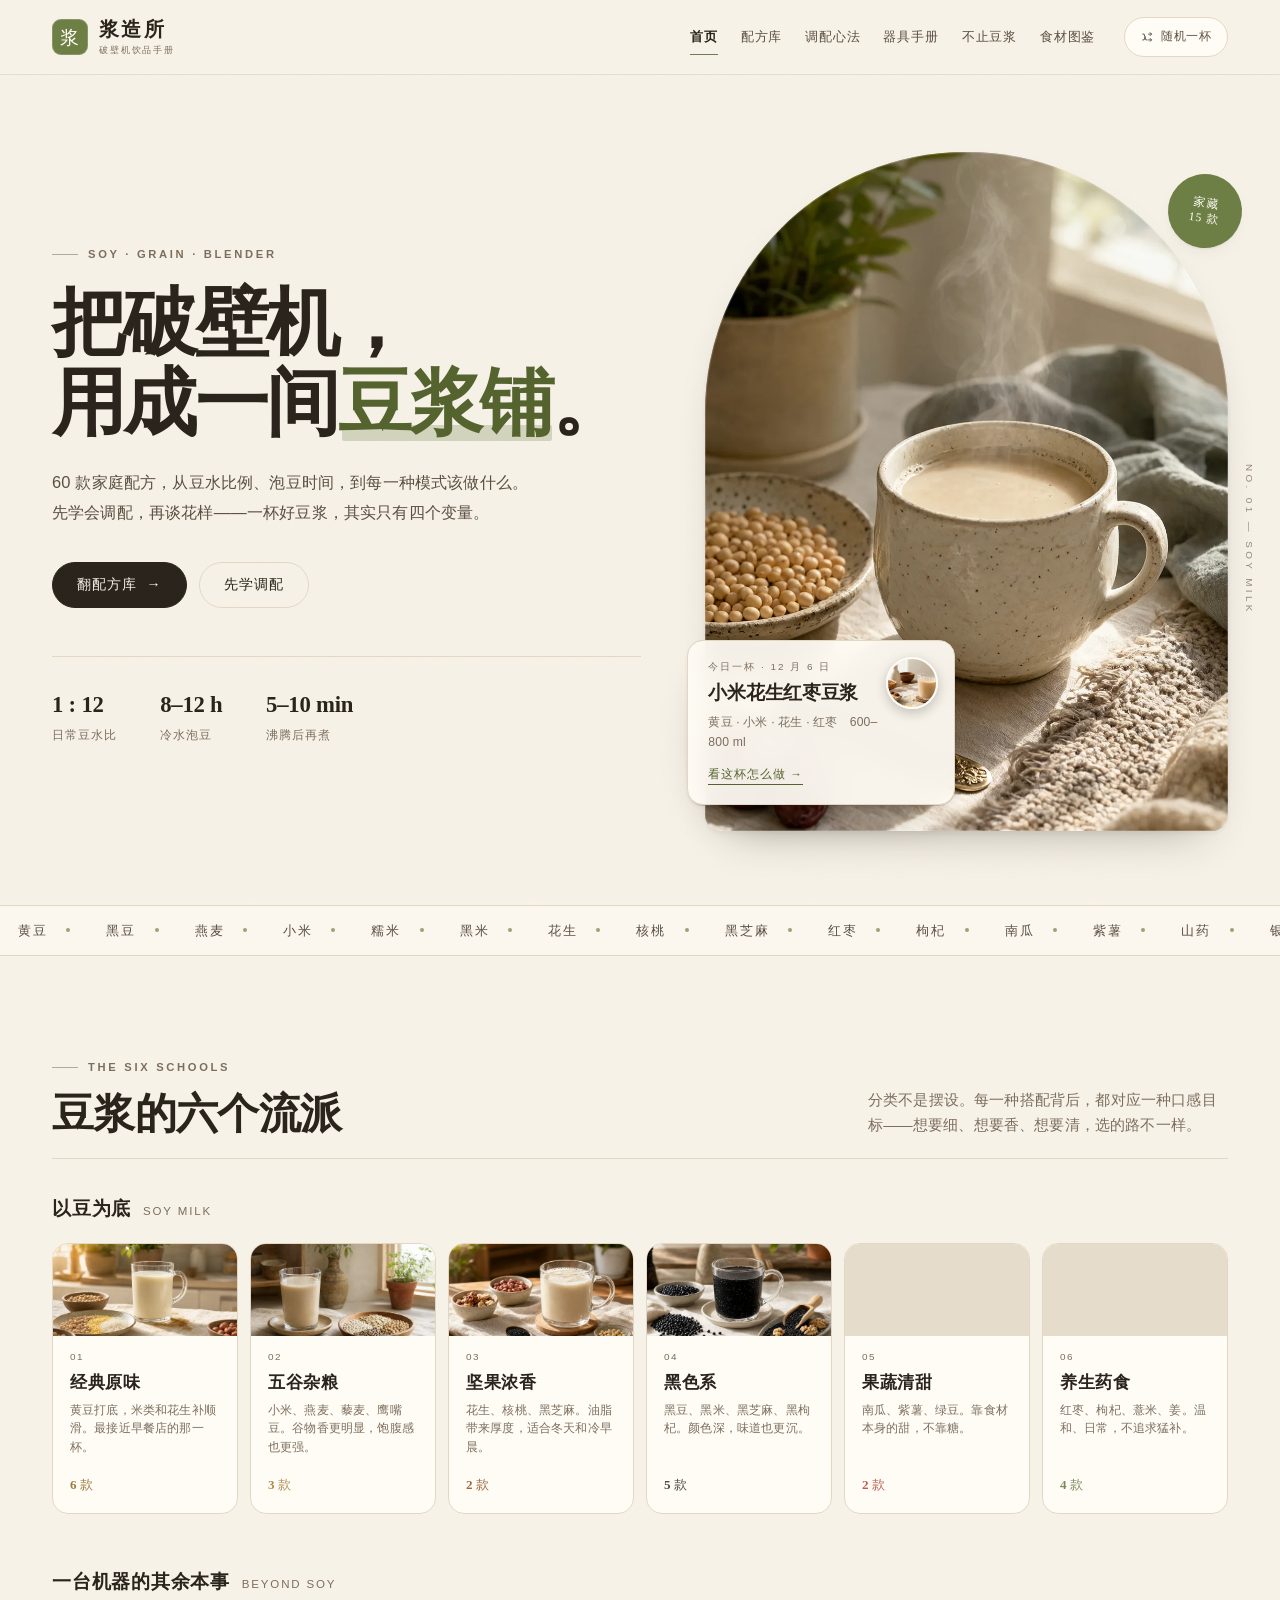
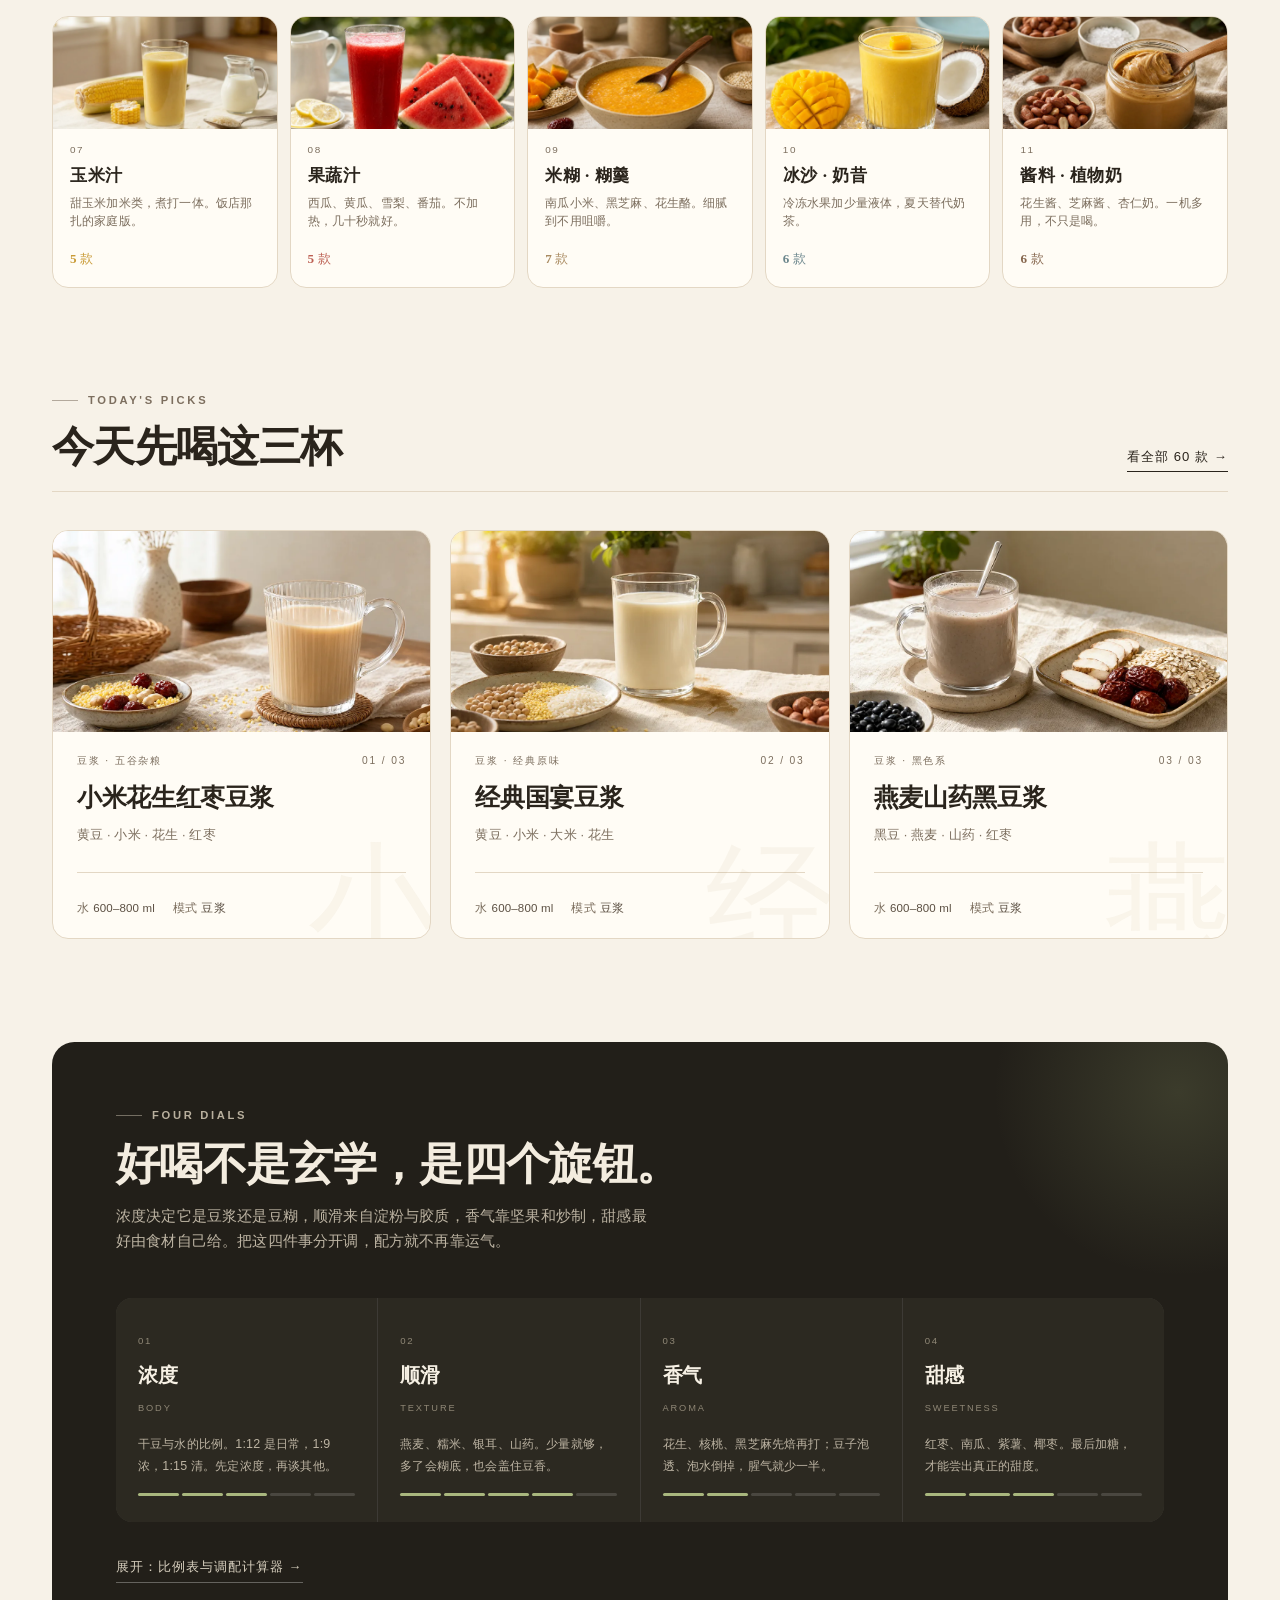
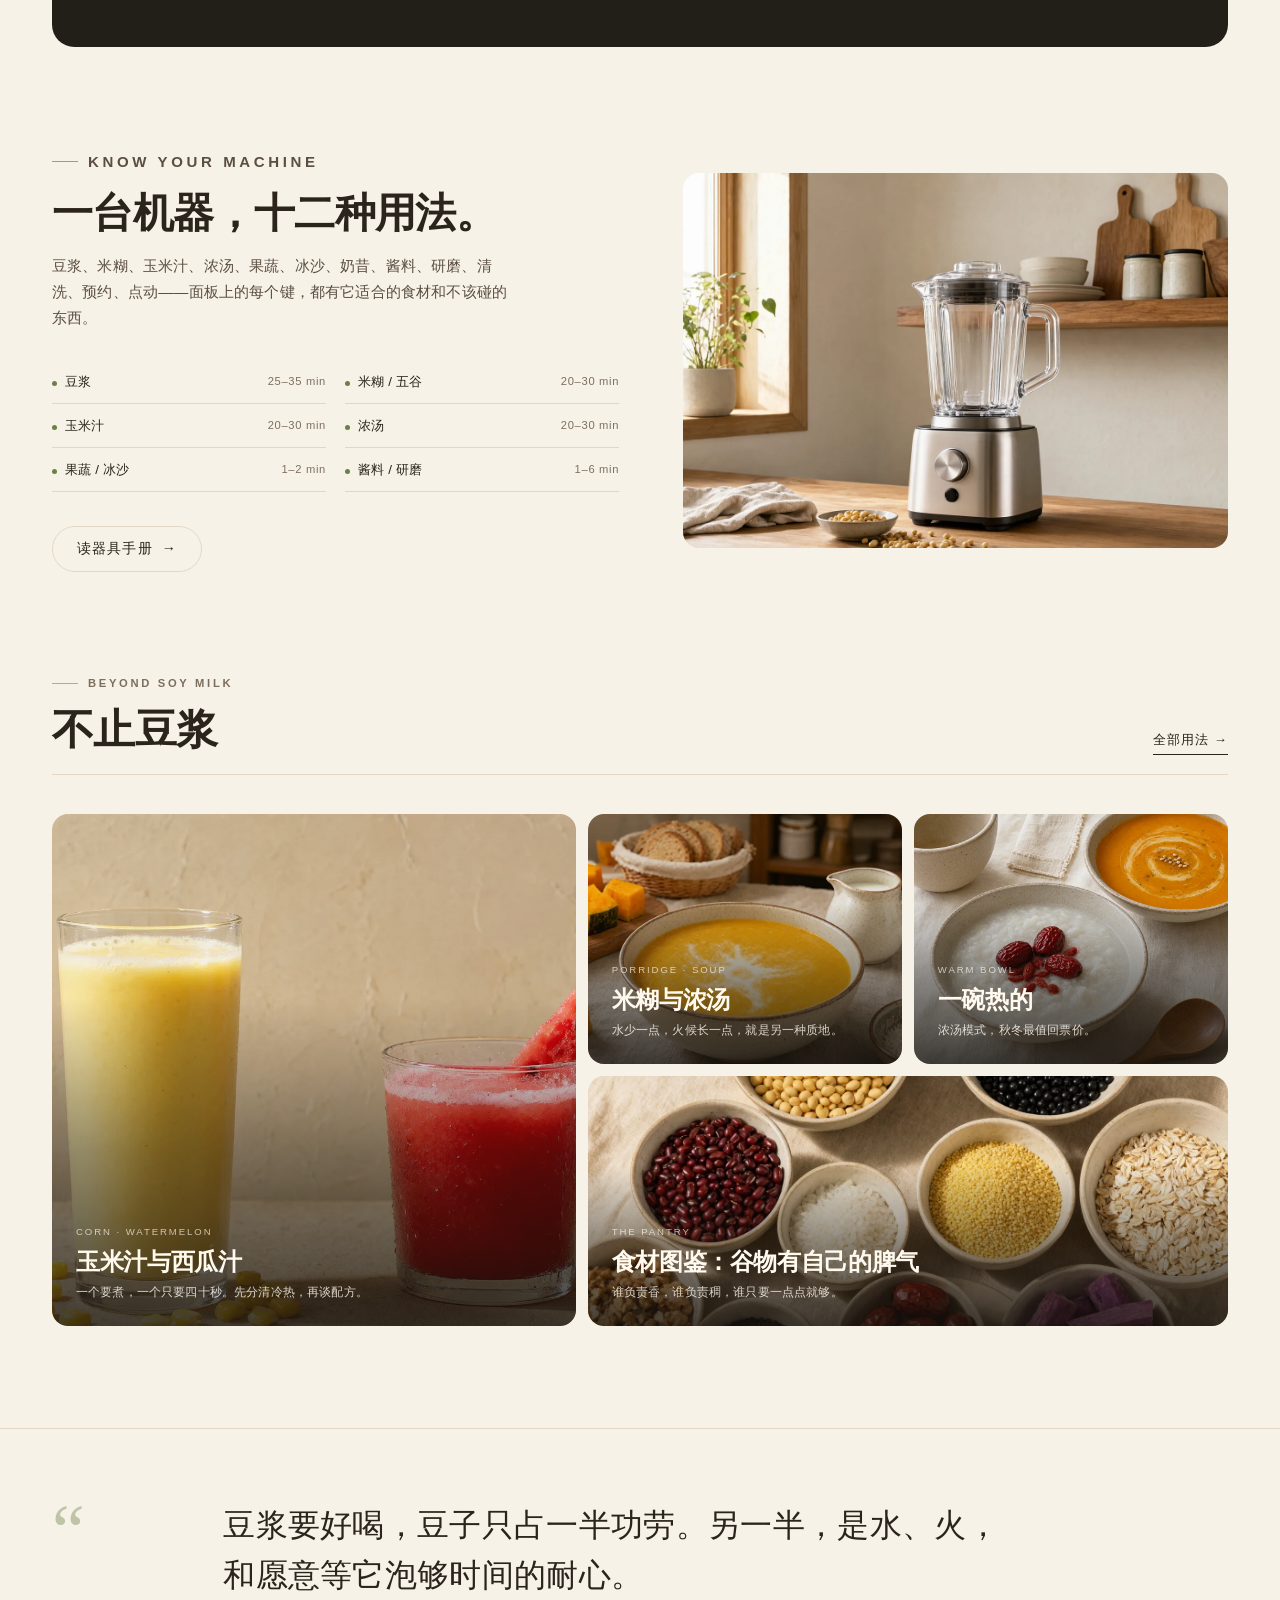
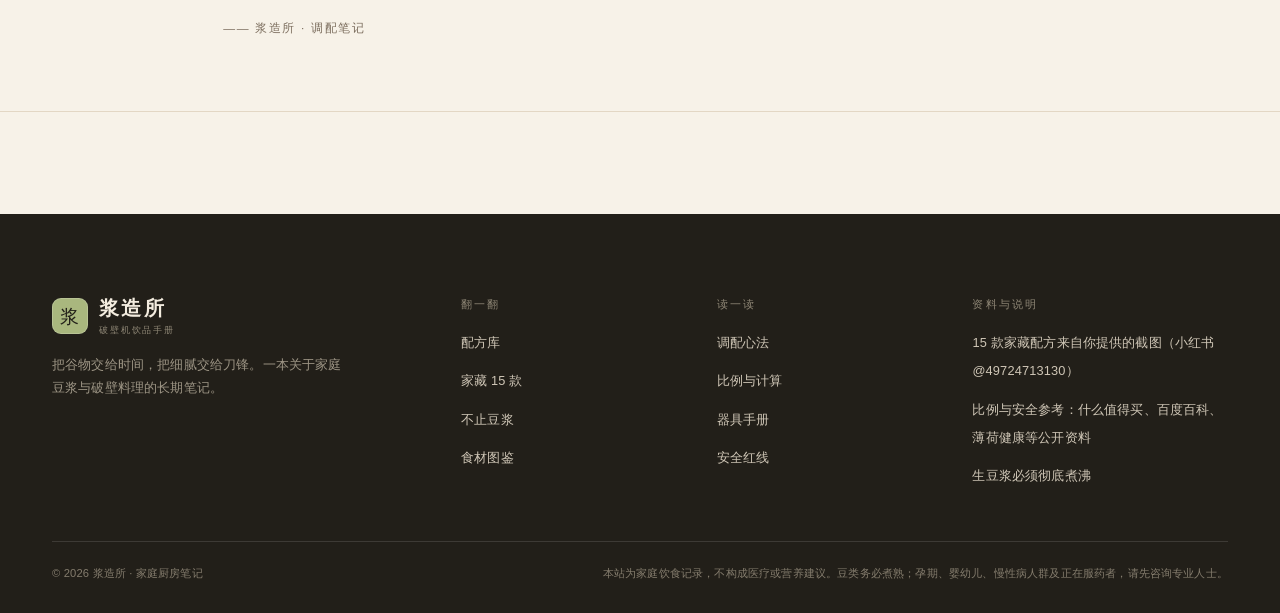
==== index.html @ 10f10424 "初始化：浆造所破壁机配方站点（60 款配方）与 Pages 部署" ====
<!DOCTYPE html>
<html lang="zh-CN">
<head>
  <script>document.documentElement.classList.add('js')</script>

  <meta charset="UTF-8">
  <meta name="viewport" content="width=device-width, initial-scale=1">
  <title>浆造所 · 破壁机豆浆与五谷饮调配手册</title>
  <meta name="description" content="60 款破壁机配方：豆浆、玉米汁、果蔬汁、米糊、浓汤、冰沙、酱料与植物奶。从豆水比例、泡豆时间到每一种模式，附器具使用与安全指南。">
  <link rel="icon" href="data:image/svg+xml,%3Csvg xmlns='http://www.w3.org/2000/svg' viewBox='0 0 64 64'%3E%3Crect width='64' height='64' rx='14' fill='%236e7f45'/%3E%3Cellipse cx='32' cy='31' rx='13' ry='16' fill='%23fffdf6'/%3E%3Cpath d='M32 19c-5 6-5 18 0 24' stroke='%236e7f45' stroke-width='2' fill='none'/%3E%3C/svg%3E">
  <link rel="preload" href="assets/img/hero-soymilk.webp" as="image">
  <link rel="stylesheet" href="assets/style.css">
</head>
<body class="page-home">
  <a class="skip" href="#main">跳到正文</a>

  <header class="site-head">
    <div class="wrap head-inner">
      <a class="brand" href="index.html" aria-label="浆造所首页">
        <span class="brand-seal" aria-hidden="true">浆</span>
        <span class="brand-text"><b>浆造所</b><small>破壁机饮品手册</small></span>
      </a>
      <nav class="nav" aria-label="主导航">
        <a href="index.html" class="is-active">首页</a>
        <a href="recipes.html">配方库</a>
        <a href="science.html">调配心法</a>
        <a href="machine.html">器具手册</a>
        <a href="beyond.html">不止豆浆</a>
        <a href="pantry.html">食材图鉴</a>
      </nav>
      <button class="btn-random" type="button" data-random>
        <svg viewBox="0 0 24 24" fill="none" stroke="currentColor" stroke-width="1.6" aria-hidden="true"><path d="M4 7h3l3 10h3M4 17h3l2-6M14 7h6m0 0-3-3m3 3-3 3M14 17h6m0 0-3-3m3 3-3 3"/></svg>
        随机一杯
      </button>
    </div>
  </header>

  <main id="main">
    <section class="hero wrap">
      <div class="hero-copy">
        <p class="eyebrow">Soy · Grain · Blender</p>
        <h1>把破壁机，<br>用成一间<span class="hl">豆浆铺</span>。</h1>
        <p class="lede">60 款家庭配方，从豆水比例、泡豆时间，到每一种模式该做什么。先学会调配，再谈花样——一杯好豆浆，其实只有四个变量。</p>
        <div class="hero-actions">
          <a class="btn" href="recipes.html">翻配方库 <span class="arrow">→</span></a>
          <a class="btn ghost" href="science.html">先学调配</a>
        </div>
        <ul class="hero-facts">
          <li><b>1 : 12</b><span>日常豆水比</span></li>
          <li><b>8–12 h</b><span>冷水泡豆</span></li>
          <li><b>5–10 min</b><span>沸腾后再煮</span></li>
        </ul>
      </div>

      <div class="hero-visual">
        <div class="hero-frame">
          <img src="assets/img/hero-soymilk.webp" alt="晨光里的一杯热豆浆、黄豆与红枣" width="1000" height="1432" fetchpriority="high">
        </div>
        <span class="hero-stamp">家藏<br>15 款</span>
        <div class="hero-card" data-daily>
          <img class="daily-thumb" data-daily-img src="assets/img/r-guoyan.webp" alt="今日配方" width="1024" height="636">
          <p class="tiny">今日一杯 · <span data-daily-date>今天</span></p>
          <h3 data-daily-name>经典国宴豆浆</h3>
          <p data-daily-ing>黄豆 · 小米 · 大米 · 花生</p>
          <a class="go" data-daily-link href="recipes.html?id=guoyan">看这杯怎么做 →</a>
        </div>
        <span class="hero-side-note">NO. 01 — SOY MILK</span>
      </div>
    </section>

    <div class="marquee" aria-hidden="true">
      <div class="marquee-track">
        <span>黄豆</span><span>黑豆</span><span>燕麦</span><span>小米</span><span>糯米</span><span>黑米</span><span>花生</span><span>核桃</span><span>黑芝麻</span><span>红枣</span><span>枸杞</span><span>南瓜</span><span>紫薯</span><span>山药</span><span>银耳</span><span>莲子</span><span>玉米</span>
        <span>黄豆</span><span>黑豆</span><span>燕麦</span><span>小米</span><span>糯米</span><span>黑米</span><span>花生</span><span>核桃</span><span>黑芝麻</span><span>红枣</span><span>枸杞</span><span>南瓜</span><span>紫薯</span><span>山药</span><span>银耳</span><span>莲子</span><span>玉米</span>
      </div>
    </div>

    <section class="cat-section wrap">
      <div class="section-head reveal">
        <div>
          <p class="eyebrow">The Six Schools</p>
          <h2>豆浆的六个流派</h2>
        </div>
        <p class="head-note">分类不是摆设。每一种搭配背后，都对应一种口感目标——想要细、想要香、想要清，选的路不一样。</p>
      </div>

      <div class="cat-block reveal">
        <div class="cat-label"><h3>以豆为底</h3><span>SOY MILK</span></div>
        <div class="cat-grid">
          <a class="cat-card" href="recipes.html?type=soy&amp;sub=classic" style="--c:#9c7b3f">
            <div class="cat-img"><img src="assets/img/r-guoyan.webp" alt="经典原味豆浆与黄豆小米" loading="lazy" decoding="async" width="1024" height="636"></div>
            <span class="idx">01</span><h3>经典原味</h3>
            <p>黄豆打底，米类和花生补顺滑。最接近早餐店的那一杯。</p>
            <span class="count"><span><b data-count-sub="classic">0</b> 款</span><span class="arrow">→</span></span>
          </a>
          <a class="cat-card" href="recipes.html?type=soy&amp;sub=grains" style="--c:#b08a52">
            <div class="cat-img"><img src="assets/img/r-quinoa.webp" alt="藜麦燕麦豆浆与谷物" loading="lazy" decoding="async" width="1024" height="636"></div>
            <span class="idx">02</span><h3>五谷杂粮</h3>
            <p>小米、燕麦、藜麦、鹰嘴豆。谷物香更明显，饱腹感也更强。</p>
            <span class="count"><span><b data-count-sub="grains">0</b> 款</span><span class="arrow">→</span></span>
          </a>
          <a class="cat-card" href="recipes.html?type=soy&amp;sub=nuts" style="--c:#9a6b45">
            <div class="cat-img"><img src="assets/img/r-huasheng-hetao.webp" alt="花生核桃豆浆与坚果" loading="lazy" decoding="async" width="1024" height="636"></div>
            <span class="idx">03</span><h3>坚果浓香</h3>
            <p>花生、核桃、黑芝麻。油脂带来厚度，适合冬天和冷早晨。</p>
            <span class="count"><span><b data-count-sub="nuts">0</b> 款</span><span class="arrow">→</span></span>
          </a>
          <a class="cat-card" href="recipes.html?type=soy&amp;sub=black" style="--c:#4a4a46">
            <div class="cat-img"><img src="assets/img/r-sanhei-zhima-hetao.webp" alt="三黑芝麻核桃豆浆与黑色食材" loading="lazy" decoding="async" width="1024" height="636"></div>
            <span class="idx">04</span><h3>黑色系</h3>
            <p>黑豆、黑米、黑芝麻、黑枸杞。颜色深，味道也更沉。</p>
            <span class="count"><span><b data-count-sub="black">0</b> 款</span><span class="arrow">→</span></span>
          </a>
          <a class="cat-card" href="recipes.html?type=soy&amp;sub=fruit" style="--c:#bc5f52">
            <div class="cat-img"><img src="assets/img/r-hongdou-nangua.webp" alt="红豆南瓜豆浆与南瓜" loading="lazy" decoding="async" width="1024" height="636"></div>
            <span class="idx">05</span><h3>果蔬清甜</h3>
            <p>南瓜、紫薯、绿豆。靠食材本身的甜，不靠糖。</p>
            <span class="count"><span><b data-count-sub="fruit">0</b> 款</span><span class="arrow">→</span></span>
          </a>
          <a class="cat-card" href="recipes.html?type=soy&amp;sub=herbal" style="--c:#7c8a5a">
            <div class="cat-img"><img src="assets/img/r-wuhong.webp" alt="五红豆浆与红枣枸杞" loading="lazy" decoding="async" width="1024" height="636"></div>
            <span class="idx">06</span><h3>养生药食</h3>
            <p>红枣、枸杞、薏米、姜。温和、日常，不追求猛补。</p>
            <span class="count"><span><b data-count-sub="herbal">0</b> 款</span><span class="arrow">→</span></span>
          </a>
        </div>
      </div>

      <div class="cat-block reveal">
        <div class="cat-label"><h3>一台机器的其余本事</h3><span>BEYOND SOY</span></div>
        <div class="cat-grid five">
          <a class="cat-card" href="beyond.html#corn" style="--c:#c99a35">
            <div class="cat-img"><img src="assets/img/r-corn-classic.webp" alt="奶香玉米汁与甜玉米" loading="lazy" decoding="async" width="1024" height="636"></div>
            <span class="idx">07</span><h3>玉米汁</h3>
            <p>甜玉米加米类，煮打一体。饭店那扎的家庭版。</p>
            <span class="count"><span><b data-count-type="corn">0</b> 款</span><span class="arrow">→</span></span>
          </a>
          <a class="cat-card" href="recipes.html?type=juice" style="--c:#bc5f52">
            <div class="cat-img"><img src="assets/img/r-watermelon.webp" alt="鲜榨西瓜汁" loading="lazy" decoding="async" width="1024" height="636"></div>
            <span class="idx">08</span><h3>果蔬汁</h3>
            <p>西瓜、黄瓜、雪梨、番茄。不加热，几十秒就好。</p>
            <span class="count"><span><b data-count-type="juice">0</b> 款</span><span class="arrow">→</span></span>
          </a>
          <a class="cat-card" href="beyond.html#porridge" style="--c:#a98a60">
            <div class="cat-img"><img src="assets/img/r-pumpkin-millet.webp" alt="南瓜小米糊" loading="lazy" decoding="async" width="1024" height="636"></div>
            <span class="idx">09</span><h3>米糊 · 糊羹</h3>
            <p>南瓜小米、黑芝麻、花生酪。细腻到不用咀嚼。</p>
            <span class="count"><span><b data-count-type="porridge">0</b> 款</span><span class="arrow">→</span></span>
          </a>
          <a class="cat-card" href="beyond.html#ice" style="--c:#6b868c">
            <div class="cat-img"><img src="assets/img/r-mango-coconut.webp" alt="芒果椰奶冰沙" loading="lazy" decoding="async" width="1024" height="636"></div>
            <span class="idx">10</span><h3>冰沙 · 奶昔</h3>
            <p>冷冻水果加少量液体，夏天替代奶茶。</p>
            <span class="count"><span><b data-count-type="ice">0</b> 款</span><span class="arrow">→</span></span>
          </a>
          <a class="cat-card" href="beyond.html#sauce" style="--c:#86664d">
            <div class="cat-img"><img src="assets/img/r-peanut-butter.webp" alt="自制花生酱" loading="lazy" decoding="async" width="1024" height="636"></div>
            <span class="idx">11</span><h3>酱料 · 植物奶</h3>
            <p>花生酱、芝麻酱、杏仁奶。一机多用，不只是喝。</p>
            <span class="count"><span><b data-count-type="sauce">0</b> 款</span><span class="arrow">→</span></span>
          </a>
        </div>
      </div>
    </section>

    <section class="feature-section wrap">
      <div class="section-head reveal">
        <div>
          <p class="eyebrow">Today's Picks</p>
          <h2>今天先喝这三杯</h2>
        </div>
        <a class="more" href="recipes.html">看全部 <span data-count-total>60</span> 款 →</a>
      </div>
      <div class="feature-grid" data-featured></div>
    </section>

    <section class="principles wrap">
      <div class="principles-band reveal">
        <p class="eyebrow">Four Dials</p>
        <h2>好喝不是玄学，是四个旋钮。</h2>
        <p class="intro">浓度决定它是豆浆还是豆糊，顺滑来自淀粉与胶质，香气靠坚果和炒制，甜感最好由食材自己给。把这四件事分开调，配方就不再靠运气。</p>
        <div class="knobs">
          <div class="knob">
            <span class="knob-no">01</span>
            <h3>浓度</h3>
            <span class="knob-en">Body</span>
            <p>干豆与水的比例。1:12 是日常，1:9 浓，1:15 清。先定浓度，再谈其他。</p>
            <div class="bars"><i class="on"></i><i class="on"></i><i class="on"></i><i></i><i></i></div>
          </div>
          <div class="knob">
            <span class="knob-no">02</span>
            <h3>顺滑</h3>
            <span class="knob-en">Texture</span>
            <p>燕麦、糯米、银耳、山药。少量就够，多了会糊底，也会盖住豆香。</p>
            <div class="bars"><i class="on"></i><i class="on"></i><i class="on"></i><i class="on"></i><i></i></div>
          </div>
          <div class="knob">
            <span class="knob-no">03</span>
            <h3>香气</h3>
            <span class="knob-en">Aroma</span>
            <p>花生、核桃、黑芝麻先焙再打；豆子泡透、泡水倒掉，腥气就少一半。</p>
            <div class="bars"><i class="on"></i><i class="on"></i><i></i><i></i><i></i></div>
          </div>
          <div class="knob">
            <span class="knob-no">04</span>
            <h3>甜感</h3>
            <span class="knob-en">Sweetness</span>
            <p>红枣、南瓜、紫薯、椰枣。最后加糖，才能尝出真正的甜度。</p>
            <div class="bars"><i class="on"></i><i class="on"></i><i class="on"></i><i></i><i></i></div>
          </div>
        </div>
        <a class="principles-link" href="science.html">展开：比例表与调配计算器 →</a>
      </div>
    </section>

    <section class="machine-band wrap">
      <div class="machine-inner">
        <div class="machine-copy reveal">
          <p class="eyebrow">Know Your Machine</p>
          <h2>一台机器，十二种用法。</h2>
          <p>豆浆、米糊、玉米汁、浓汤、果蔬、冰沙、奶昔、酱料、研磨、清洗、预约、点动——面板上的每个键，都有它适合的食材和不该碰的东西。</p>
          <ul class="mode-list">
            <li><span><i class="dot"></i>豆浆</span><span>25–35 min</span></li>
            <li><span><i class="dot"></i>米糊 / 五谷</span><span>20–30 min</span></li>
            <li><span><i class="dot"></i>玉米汁</span><span>20–30 min</span></li>
            <li><span><i class="dot"></i>浓汤</span><span>20–30 min</span></li>
            <li><span><i class="dot"></i>果蔬 / 冰沙</span><span>1–2 min</span></li>
            <li><span><i class="dot"></i>酱料 / 研磨</span><span>1–6 min</span></li>
          </ul>
          <div class="hero-actions">
            <a class="btn ghost" href="machine.html">读器具手册 <span class="arrow">→</span></a>
          </div>
        </div>
        <div class="machine-img reveal">
          <img src="assets/img/blender-counter.webp" alt="清晨厨房台面上的破壁机" width="1400" height="870" loading="lazy">
        </div>
      </div>
    </section>

    <section class="beyond-strip wrap">
      <div class="section-head reveal">
        <div>
          <p class="eyebrow">Beyond Soy Milk</p>
          <h2>不止豆浆</h2>
        </div>
        <a class="more" href="beyond.html">全部用法 →</a>
      </div>
      <div class="beyond-grid reveal">
        <a class="beyond-tile tall" href="beyond.html#corn">
          <img src="assets/img/corn-watermelon.webp" alt="一杯玉米汁与一杯西瓜汁" width="1400" height="870" loading="lazy">
          <span class="overlay">
            <span class="k">Corn · Watermelon</span>
            <h3>玉米汁与西瓜汁</h3>
            <p>一个要煮，一个只要四十秒。先分清冷热，再谈配方。</p>
          </span>
        </a>
        <a class="beyond-tile" href="beyond.html#porridge">
          <img src="assets/img/r-korean-pumpkin.webp" alt="一碗金黄顺滑的南瓜粥" width="1024" height="636" loading="lazy">
          <span class="overlay">
            <span class="k">Porridge · Soup</span>
            <h3>米糊与浓汤</h3>
            <p>水少一点，火候长一点，就是另一种质地。</p>
          </span>
        </a>
        <a class="beyond-tile" href="beyond.html#soup">
          <img src="assets/img/pumpkin-soup.webp" alt="南瓜浓汤与米糊" width="1024" height="954" loading="lazy">
          <span class="overlay">
            <span class="k">Warm Bowl</span>
            <h3>一碗热的</h3>
            <p>浓汤模式，秋冬最值回票价。</p>
          </span>
        </a>
        <a class="beyond-tile wide" href="pantry.html">
          <img src="assets/img/grains-flatlay.webp" alt="黄豆、黑豆、大米、小米、燕麦、核桃等食材俯拍" width="1400" height="870" loading="lazy">
          <span class="overlay">
            <span class="k">The Pantry</span>
            <h3>食材图鉴：谷物有自己的脾气</h3>
            <p>谁负责香，谁负责稠，谁只要一点点就够。</p>
          </span>
        </a>
      </div>
    </section>

    <section class="quote-band">
      <div class="wrap quote-inner">
        <span class="mark" aria-hidden="true">“</span>
        <div>
          <blockquote>豆浆要好喝，豆子只占一半功劳。另一半，是水、火，和愿意等它泡够时间的耐心。</blockquote>
          <cite>—— 浆造所 · 调配笔记</cite>
        </div>
      </div>
    </section>
  </main>

  <footer class="site-foot">
    <div class="wrap">
      <div class="foot-grid">
        <div class="foot-brand">
          <a class="brand" href="index.html">
            <span class="brand-seal" aria-hidden="true">浆</span>
            <span class="brand-text"><b>浆造所</b><small>破壁机饮品手册</small></span>
          </a>
          <p>把谷物交给时间，把细腻交给刀锋。一本关于家庭豆浆与破壁料理的长期笔记。</p>
        </div>
        <div class="foot-col">
          <h4>翻一翻</h4>
          <ul>
            <li><a href="recipes.html">配方库</a></li>
            <li><a href="recipes.html?home=1">家藏 15 款</a></li>
            <li><a href="beyond.html">不止豆浆</a></li>
            <li><a href="pantry.html">食材图鉴</a></li>
          </ul>
        </div>
        <div class="foot-col">
          <h4>读一读</h4>
          <ul>
            <li><a href="science.html">调配心法</a></li>
            <li><a href="science.html#ratio">比例与计算</a></li>
            <li><a href="machine.html">器具手册</a></li>
            <li><a href="machine.html#safety">安全红线</a></li>
          </ul>
        </div>
        <div class="foot-col">
          <h4>资料与说明</h4>
          <ul>
            <li><span>15 款家藏配方来自你提供的截图（小红书 @49724713130）</span></li>
            <li><span>比例与安全参考：什么值得买、百度百科、薄荷健康等公开资料</span></li>
            <li><a href="machine.html#safety">生豆浆必须彻底煮沸</a></li>
          </ul>
        </div>
      </div>
      <div class="foot-bottom">
        <span>© 2026 浆造所 · 家庭厨房笔记</span>
        <span class="disc">本站为家庭饮食记录，不构成医疗或营养建议。豆类务必煮熟；孕期、婴幼儿、慢性病人群及正在服药者，请先咨询专业人士。</span>
      </div>
    </div>
  </footer>

  <dialog id="recipeDialog" class="recipe-dialog" aria-label="配方详情"></dialog>
  <script src="assets/data.js"></script>
  <script src="assets/app.js"></script>
</body>
</html>
---- assets/style.css ----
/* =========================================================
   浆造所 · 破壁机饮品手册
   Design tokens are consumed throughout (appearance / radius /
   spacing / typography / motion) for the Sites design workbench.
   ========================================================= */

:root {
  --site-bg: #f7f2e8;
  --site-fg: #2a241c;
  --site-accent: #6e7f45;
  --site-on-accent: #fffdf6;
  --site-surface: #fffcf5;
  --site-muted: #7c6e5e;
  --site-border: #e3d7c4;
  --site-font: "PingFang SC", "Microsoft YaHei", "Noto Sans SC", "Hiragino Sans GB", sans-serif;
  --site-radius: 16px;
  --site-space: 1;
  --site-type: 1;
  --site-motion: 1;

  --serif: "Songti SC", "STSong", "Noto Serif SC", "Source Han Serif SC", "SimSun", serif;
  --sans: var(--site-font);
  --ink: var(--site-fg);
  --ink-soft: #5b4f42;
  --paper: var(--site-bg);
  --card: var(--site-surface);
  --line: var(--site-border);
  --green: var(--site-accent);
  --green-deep: #55632f;
  --toast: #b4743f;
  --dark: #221f19;
  --dark-2: #2c2921;
  --gutter: clamp(18px, 4.2vw, 52px);
  --sp: calc(24px * var(--site-space, 1));
  --section-y: calc(clamp(56px, 8vw, 112px) * var(--site-space, 1));
  --ease: cubic-bezier(.22, .61, .36, 1);
  --dur: calc(180ms * var(--site-motion, 1));
  --shadow-sm: 0 1px 2px rgba(42, 36, 28, .05), 0 8px 24px -18px rgba(42, 36, 28, .35);
  --shadow-md: 0 2px 4px rgba(42, 36, 28, .05), 0 22px 48px -28px rgba(42, 36, 28, .45);
  --maxw: 1180px;
}

* { box-sizing: border-box; }

html {
  scroll-behavior: smooth;
  -webkit-text-size-adjust: 100%;
}

body {
  margin: 0;
  background: var(--paper);
  color: var(--ink);
  font-family: var(--sans);
  font-size: calc(16.5px * var(--site-type, 1));
  line-height: 1.72;
  letter-spacing: .01em;
  -webkit-font-smoothing: antialiased;
  overflow-x: hidden;
}

body::before {
  content: "";
  position: fixed;
  inset: 0;
  z-index: 0;
  pointer-events: none;
  opacity: .035;
  background-image: url("data:image/svg+xml,%3Csvg xmlns='http://www.w3.org/2000/svg' width='140' height='140'%3E%3Cfilter id='n'%3E%3CfeTurbulence type='fractalNoise' baseFrequency='.85' numOctaves='2' stitchTiles='stitch'/%3E%3C/filter%3E%3Crect width='100%25' height='100%25' filter='url(%23n)'/%3E%3C/svg%3E");
}

img { max-width: 100%; display: block; }
a { color: inherit; text-decoration: none; }
button { font: inherit; color: inherit; }
::selection { background: rgba(110, 127, 69, .22); }

h1, h2, h3, h4 {
  font-family: var(--serif);
  font-weight: 600;
  line-height: 1.18;
  letter-spacing: -.015em;
  margin: 0;
  text-wrap: balance;
}

p { margin: 0; }
ul, ol { margin: 0; padding: 0; }
li { list-style: none; }

.wrap {
  width: min(var(--maxw), calc(100% - var(--gutter) * 2));
  margin-inline: auto;
  position: relative;
  z-index: 1;
}

.skip {
  position: absolute;
  left: -9999px;
  top: 0;
  background: var(--ink);
  color: var(--paper);
  padding: 10px 16px;
  z-index: 100;
}
.skip:focus { left: 12px; top: 12px; }

/* ---------- shared type ---------- */
.eyebrow {
  font-family: var(--sans);
  font-size: .7rem;
  font-weight: 600;
  letter-spacing: .24em;
  text-transform: uppercase;
  color: var(--site-muted);
  display: flex;
  align-items: center;
  gap: 10px;
}
.eyebrow::before {
  content: "";
  width: 26px;
  height: 1px;
  background: currentColor;
  opacity: .55;
}

.section-head {
  display: flex;
  align-items: flex-end;
  justify-content: space-between;
  gap: var(--sp);
  margin-bottom: calc(var(--sp) * 1.6);
  padding-bottom: calc(var(--sp) * .8);
  border-bottom: 1px solid var(--line);
}
.section-head h2 {
  font-size: calc(clamp(1.8rem, 3.3vw, 2.7rem) * var(--site-type, 1));
  margin-top: 12px;
}
.section-head .head-note {
  max-width: 360px;
  color: var(--site-muted);
  font-size: .92rem;
  line-height: 1.75;
}
.section-head .more {
  font-size: .82rem;
  letter-spacing: .08em;
  white-space: nowrap;
  border-bottom: 1px solid var(--ink);
  padding-bottom: 3px;
  transition: color var(--dur) var(--ease), border-color var(--dur) var(--ease);
}
.section-head .more:hover { color: var(--green); border-color: var(--green); }

/* ---------- header ---------- */
.site-head {
  position: sticky;
  top: 0;
  z-index: 50;
  background: color-mix(in srgb, var(--paper) 88%, transparent);
  backdrop-filter: blur(14px) saturate(1.1);
  border-bottom: 1px solid color-mix(in srgb, var(--line) 80%, transparent);
}
.head-inner {
  display: flex;
  align-items: center;
  gap: calc(var(--sp) * 1.2);
  min-height: 74px;
}
.brand {
  display: flex;
  align-items: center;
  gap: 11px;
  flex: none;
}
.brand-seal {
  width: 36px;
  height: 36px;
  border-radius: 9px;
  background: var(--green);
  color: var(--site-on-accent);
  display: grid;
  place-items: center;
  font-family: var(--serif);
  font-size: 1.18rem;
  line-height: 1;
  padding-top: 2px;
  box-shadow: inset 0 0 0 1px rgba(255, 255, 255, .18);
}
.brand-text { display: flex; flex-direction: column; line-height: 1.1; }
.brand-text b {
  font-family: var(--serif);
  font-size: 1.22rem;
  letter-spacing: .12em;
  font-weight: 600;
}
.brand-text small {
  font-size: .58rem;
  letter-spacing: .2em;
  color: var(--site-muted);
  margin-top: 5px;
}
.nav {
  display: flex;
  align-items: center;
  gap: clamp(12px, 1.8vw, 26px);
  margin-left: auto;
  overflow-x: auto;
  scrollbar-width: none;
  -webkit-overflow-scrolling: touch;
}
.nav::-webkit-scrollbar { display: none; }
.nav a {
  font-size: .84rem;
  letter-spacing: .06em;
  color: var(--ink-soft);
  white-space: nowrap;
  padding: 6px 0;
  position: relative;
  transition: color var(--dur) var(--ease);
}
.nav a::after {
  content: "";
  position: absolute;
  left: 0; right: 100%;
  bottom: 0;
  height: 1px;
  background: var(--green);
  transition: right calc(var(--dur) * 1.6) var(--ease);
}
.nav a:hover { color: var(--ink); }
.nav a:hover::after, .nav a.is-active::after { right: 0; }
.nav a.is-active { color: var(--ink); font-weight: 600; }

.btn-random {
  flex: none;
  display: inline-flex;
  align-items: center;
  gap: 7px;
  border: 1px solid var(--line);
  background: var(--card);
  color: var(--ink-soft);
  border-radius: 999px;
  padding: 8px 15px;
  font-size: .78rem;
  letter-spacing: .06em;
  cursor: pointer;
  transition: border-color var(--dur) var(--ease), color var(--dur) var(--ease), background var(--dur) var(--ease);
}
.btn-random:hover { border-color: var(--green); color: var(--green-deep); background: #fbf8ee; }
.btn-random svg { width: 14px; height: 14px; }

/* ---------- buttons ---------- */
.btn {
  display: inline-flex;
  align-items: center;
  justify-content: center;
  gap: 9px;
  min-height: 46px;
  padding: 0 24px;
  border-radius: 999px;
  background: var(--ink);
  color: var(--paper);
  font-size: .88rem;
  letter-spacing: .08em;
  border: 1px solid var(--ink);
  transition: transform var(--dur) var(--ease), background var(--dur) var(--ease), color var(--dur) var(--ease), border-color var(--dur) var(--ease);
}
.btn:hover { transform: translateY(-2px); background: var(--green-deep); border-color: var(--green-deep); }
.btn.ghost {
  background: transparent;
  color: var(--ink);
  border-color: var(--line);
}
.btn.ghost:hover { background: var(--card); border-color: var(--green); color: var(--green-deep); }
.btn .arrow { transition: transform var(--dur) var(--ease); }
.btn:hover .arrow { transform: translateX(3px); }

/* ---------- hero ---------- */
.hero {
  display: grid;
  grid-template-columns: 1.06fr .94fr;
  gap: clamp(32px, 5vw, 72px);
  align-items: center;
  padding-top: clamp(40px, 6vw, 82px);
  padding-bottom: calc(var(--section-y) * .72);
}
.hero-copy { padding-top: 8px; }
.hero h1 {
  font-size: calc(clamp(2.7rem, 5.8vw, 4.9rem) * var(--site-type, 1));
  line-height: 1.07;
  margin: 20px 0 24px;
  letter-spacing: -.035em;
}
.hero h1 .hl {
  position: relative;
  display: inline-block;
  color: var(--green-deep);
}
.hero h1 .hl::after {
  content: "";
  position: absolute;
  left: 2%;
  right: 0;
  bottom: .02em;
  height: .22em;
  background: color-mix(in srgb, var(--green) 26%, transparent);
  z-index: -1;
  border-radius: 2px;
}
.hero .lede {
  max-width: 480px;
  color: var(--ink-soft);
  font-size: 1.03rem;
  line-height: 1.85;
}
.hero-actions {
  display: flex;
  flex-wrap: wrap;
  gap: 12px;
  margin-top: calc(var(--sp) * 1.4);
}
.hero-facts {
  display: flex;
  gap: clamp(22px, 3.4vw, 44px);
  margin-top: calc(var(--sp) * 2);
  padding-top: calc(var(--sp) * 1.2);
  border-top: 1px solid var(--line);
}
.hero-facts li { display: flex; flex-direction: column; gap: 2px; }
.hero-facts b {
  font-family: var(--serif);
  font-size: 1.42rem;
  font-weight: 600;
  letter-spacing: -.01em;
}
.hero-facts span { font-size: .72rem; color: var(--site-muted); letter-spacing: .08em; }

.hero-visual { position: relative; }
.hero-frame {
  position: relative;
  border-radius: 260px 260px var(--site-radius) var(--site-radius);
  overflow: hidden;
  aspect-ratio: 4 / 5.2;
  background: #e6dccb;
  box-shadow: var(--shadow-md);
}
.hero-frame img {
  width: 100%; height: 100%;
  object-fit: cover;
  transition: transform calc(var(--dur) * 8) var(--ease);
}
.hero-frame:hover img { transform: scale(1.035); }
.hero-frame::after {
  content: "";
  position: absolute;
  inset: 0;
  box-shadow: inset 0 0 0 1px rgba(255, 255, 255, .18);
  border-radius: inherit;
}
.hero-stamp {
  position: absolute;
  top: 22px;
  right: -14px;
  width: 74px;
  height: 74px;
  border-radius: 50%;
  background: var(--green);
  color: var(--site-on-accent);
  display: grid;
  place-items: center;
  text-align: center;
  font-family: var(--serif);
  font-size: .74rem;
  line-height: 1.25;
  letter-spacing: .08em;
  transform: rotate(8deg);
  box-shadow: var(--shadow-sm);
}
.hero-card {
  position: absolute;
  left: -18px;
  bottom: 26px;
  width: min(268px, 78%);
  background: color-mix(in srgb, var(--card) 94%, transparent);
  backdrop-filter: blur(12px);
  border: 1px solid var(--line);
  border-radius: var(--site-radius);
  padding: 18px 20px;
  box-shadow: var(--shadow-md);
}
.hero-card .tiny {
  font-size: .62rem;
  letter-spacing: .2em;
  color: var(--site-muted);
  text-transform: uppercase;
}
.hero-card h3 {
  font-size: 1.16rem;
  margin: 7px 0 8px;
}
.hero-card p {
  font-size: .76rem;
  color: var(--site-muted);
  line-height: 1.65;
}
.hero-card .go {
  display: inline-flex;
  align-items: center;
  gap: 6px;
  margin-top: 12px;
  font-size: .74rem;
  letter-spacing: .08em;
  color: var(--green-deep);
  border-bottom: 1px solid currentColor;
}
.hero-card .daily-thumb {
  position: absolute;
  top: 16px;
  right: 16px;
  width: 52px;
  height: 52px;
  border-radius: 50%;
  object-fit: cover;
  border: 2px solid var(--card);
  box-shadow: 0 4px 12px rgba(20, 17, 12, .22);
}
.hero-card h3, .hero-card p { padding-right: 56px; }

.hero-side-note {
  position: absolute;
  right: -30px;
  top: 46%;
  writing-mode: vertical-rl;
  font-size: .62rem;
  letter-spacing: .34em;
  color: var(--site-muted);
  opacity: .8;
}

/* ---------- marquee ---------- */
.marquee {
  border-top: 1px solid var(--line);
  border-bottom: 1px solid var(--line);
  overflow: hidden;
  padding: 13px 0;
  background: color-mix(in srgb, var(--card) 55%, transparent);
}
.marquee-track {
  display: flex;
  width: max-content;
  gap: 0;
  animation: marquee 46s linear infinite;
}
.marquee:hover .marquee-track { animation-play-state: paused; }
.marquee span {
  display: inline-flex;
  align-items: center;
  gap: 18px;
  padding: 0 18px;
  font-family: var(--serif);
  font-size: .84rem;
  letter-spacing: .16em;
  color: var(--ink-soft);
  white-space: nowrap;
}
.marquee span::after {
  content: "";
  width: 4px; height: 4px;
  border-radius: 50%;
  background: var(--green);
  opacity: .7;
}
@keyframes marquee { to { transform: translateX(-50%); } }

/* ---------- category ---------- */
.cat-section { padding-top: var(--section-y); }
.cat-block + .cat-block { margin-top: calc(var(--sp) * 2.4); }
.cat-label {
  display: flex;
  align-items: baseline;
  gap: 12px;
  margin-bottom: calc(var(--sp) * .9);
}
.cat-label h3 {
  font-size: 1.18rem;
  letter-spacing: .04em;
}
.cat-label span {
  font-size: .72rem;
  letter-spacing: .16em;
  color: var(--site-muted);
}
.cat-grid {
  display: grid;
  grid-template-columns: repeat(6, 1fr);
  gap: 12px;
}
.cat-grid.five { grid-template-columns: repeat(5, 1fr); }
.cat-card {
  position: relative;
  display: flex;
  flex-direction: column;
  min-height: 178px;
  padding: 18px 17px 16px;
  border: 1px solid var(--line);
  border-radius: var(--site-radius);
  background: var(--card);
  overflow: hidden;
  transition: transform var(--dur) var(--ease), box-shadow var(--dur) var(--ease), border-color var(--dur) var(--ease);
}
.cat-card::before {
  content: "";
  position: absolute;
  left: 0; top: 0; right: 0;
  height: 3px;
  background: var(--c, var(--green));
  opacity: .8;
  transform: scaleX(0);
  transform-origin: left;
  transition: transform calc(var(--dur) * 1.8) var(--ease);
}
.cat-card:hover {
  transform: translateY(-4px);
  box-shadow: var(--shadow-md);
  border-color: color-mix(in srgb, var(--c, var(--green)) 38%, var(--line));
}
.cat-card:hover::before { transform: scaleX(1); }
.cat-img {
  margin: -18px -17px 0;
  aspect-ratio: 16 / 8;
  overflow: hidden;
  background: #e6dccb;
  flex: none;
}
.cat-img img {
  width: 100%; height: 100%;
  object-fit: cover;
  display: block;
  transition: transform calc(var(--dur) * 6) var(--ease);
}
.cat-card:hover .cat-img img { transform: scale(1.05); }
.cat-card .idx {
  display: block;
  margin-top: 12px;
  font-size: .62rem;
  letter-spacing: .16em;
  color: var(--site-muted);
}
.cat-card h3 {
  font-size: 1.08rem;
  margin: 8px 0 7px;
  letter-spacing: .03em;
}
.cat-card p {
  font-size: .72rem;
  line-height: 1.6;
  color: var(--site-muted);
}
.cat-card .count {
  margin-top: auto;
  padding-top: 18px;
  font-family: var(--serif);
  font-size: .82rem;
  color: var(--c, var(--green-deep));
  display: flex;
  align-items: center;
  justify-content: space-between;
}
.cat-card .count .arrow { opacity: 0; transform: translateX(-4px); transition: all var(--dur) var(--ease); }
.cat-card:hover .count .arrow { opacity: 1; transform: none; }

/* ---------- featured ---------- */
.feature-section { padding-top: var(--section-y); }
.feature-grid {
  display: grid;
  grid-template-columns: repeat(3, 1fr);
  gap: calc(var(--sp) * .8);
}
.feature-card {
  position: relative;
  display: flex;
  flex-direction: column;
  padding: 0;
  border: 1px solid var(--line);
  border-radius: var(--site-radius);
  background: var(--card);
  min-height: 270px;
  overflow: hidden;
  cursor: pointer;
  transition: transform var(--dur) var(--ease), box-shadow var(--dur) var(--ease);
}
.feature-card:hover { transform: translateY(-4px); box-shadow: var(--shadow-md); }
.feature-img {
  aspect-ratio: 16 / 8.5;
  overflow: hidden;
  background: #e6dccb;
  flex: none;
}
.feature-img img {
  width: 100%; height: 100%;
  object-fit: cover;
  display: block;
  transition: transform calc(var(--dur) * 6) var(--ease);
}
.feature-card:hover .feature-img img { transform: scale(1.045); }
.feature-body {
  position: relative;
  display: flex;
  flex-direction: column;
  flex: 1;
  padding: 20px 24px 20px;
}
.feature-card .topline {
  display: flex;
  align-items: center;
  justify-content: space-between;
  font-size: .64rem;
  letter-spacing: .18em;
  color: var(--site-muted);
  text-transform: uppercase;
}
.feature-card h3 {
  font-size: 1.54rem;
  margin: 14px 0 10px;
}
.feature-card .ings {
  font-size: .8rem;
  color: var(--site-muted);
  line-height: 1.8;
}
.feature-card .meta {
  margin-top: auto;
  padding-top: 26px;
  display: flex;
  gap: 18px;
  font-size: .72rem;
  color: var(--ink-soft);
  border-top: 1px solid var(--line);
  margin-top: 26px;
}
.feature-card .meta b { font-weight: 500; color: var(--site-muted); margin-right: 4px; }
.feature-card .big-char {
  position: absolute;
  right: -6px;
  bottom: -30px;
  font-family: var(--serif);
  font-size: 8rem;
  color: var(--c, var(--green));
  opacity: .055;
  line-height: 1;
  pointer-events: none;
}

/* ---------- principles ---------- */
.principles {
  padding-top: var(--section-y);
}
.principles-band {
  background: var(--dark);
  color: #f3ecdf;
  border-radius: calc(var(--site-radius) * 1.4);
  padding: clamp(30px, 5vw, 64px);
  position: relative;
  overflow: hidden;
}
.principles-band::after {
  content: "";
  position: absolute;
  width: 420px; height: 420px;
  right: -160px; top: -160px;
  border-radius: 50%;
  background: radial-gradient(circle, rgba(160, 173, 116, .2), transparent 62%);
}
.principles-band .eyebrow { color: #b9b09e; }
.principles-band h2 {
  font-size: calc(clamp(1.8rem, 3.4vw, 2.9rem) * var(--site-type, 1));
  max-width: 620px;
  margin: 14px 0 12px;
}
.principles-band .intro {
  color: #bdb4a3;
  max-width: 540px;
  font-size: .94rem;
}
.knobs {
  display: grid;
  grid-template-columns: repeat(4, 1fr);
  gap: 1px;
  background: rgba(255, 255, 255, .12);
  border-radius: var(--site-radius);
  overflow: hidden;
  margin-top: calc(var(--sp) * 1.8);
}
.knob {
  background: var(--dark-2);
  padding: 26px 22px;
  position: relative;
}
.knob .knob-no {
  font-size: .6rem;
  letter-spacing: .18em;
  color: #8f8776;
}
.knob h3 {
  font-size: 1.24rem;
  margin: 12px 0 4px;
  color: #f6f0e4;
}
.knob .knob-en {
  font-size: .58rem;
  letter-spacing: .2em;
  color: #8f8776;
  text-transform: uppercase;
}
.knob p {
  font-size: .78rem;
  color: #bdb4a3;
  line-height: 1.75;
  margin-top: 14px;
}
.knob .bars {
  display: flex;
  gap: 3px;
  margin-top: 16px;
}
.knob .bars i {
  height: 3px;
  flex: 1;
  background: rgba(255, 255, 255, .14);
  border-radius: 2px;
}
.knob .bars i.on { background: #a9b77e; }
.principles-link {
  margin-top: calc(var(--sp) * 1.4);
  display: inline-flex;
  align-items: center;
  gap: 9px;
  font-size: .8rem;
  letter-spacing: .08em;
  color: #d7cfbe;
  border-bottom: 1px solid rgba(255, 255, 255, .3);
  padding-bottom: 4px;
}
.principles-link:hover { color: #fff; border-color: #fff; }

/* ---------- machine band ---------- */
.machine-band { padding-top: var(--section-y); }
.machine-inner {
  display: grid;
  grid-template-columns: 1.02fr .98fr;
  gap: clamp(28px, 5vw, 64px);
  align-items: center;
}
.machine-img {
  border-radius: var(--site-radius);
  overflow: hidden;
  aspect-ratio: 16 / 11;
  background: #e9e0d1;
}
.machine-img img { width: 100%; height: 100%; object-fit: cover; }
.machine-copy h2 { font-size: calc(clamp(1.8rem, 3.2vw, 2.6rem) * var(--site-type, 1)); margin: 14px 0 16px; }
.machine-copy > p { color: var(--ink-soft); font-size: .94rem; max-width: 470px; }
.mode-list {
  display: grid;
  grid-template-columns: 1fr 1fr;
  gap: 0 calc(var(--sp) * .8);
  margin-top: calc(var(--sp) * 1.2);
}
.mode-list li {
  display: flex;
  align-items: center;
  justify-content: space-between;
  gap: 10px;
  padding: 10px 0;
  border-bottom: 1px solid var(--line);
  font-size: .84rem;
}
.mode-list li span:last-child { font-size: .7rem; color: var(--site-muted); letter-spacing: .06em; }
.mode-list .dot { width: 5px; height: 5px; border-radius: 50%; background: var(--green); display: inline-block; margin-right: 8px; }

/* ---------- beyond strip ---------- */
.beyond-strip { padding-top: var(--section-y); }
.beyond-grid {
  display: grid;
  grid-template-columns: 1.25fr .75fr .75fr;
  grid-template-rows: 250px 250px;
  gap: 12px;
}
.beyond-tile {
  position: relative;
  border-radius: var(--site-radius);
  overflow: hidden;
  background: #e6dccb;
}
.beyond-tile img { width: 100%; height: 100%; object-fit: cover; transition: transform calc(var(--dur) * 8) var(--ease); }
.beyond-tile:hover img { transform: scale(1.04); }
.beyond-tile.tall { grid-row: span 2; }
.beyond-tile.wide { grid-column: span 2; }
.beyond-tile .overlay {
  position: absolute;
  inset: 0;
  background: linear-gradient(to top, rgba(20, 17, 13, .8) 0%, rgba(20, 17, 13, .46) 34%, rgba(20, 17, 13, .04) 64%);
  display: flex;
  flex-direction: column;
  justify-content: flex-end;
  padding: 24px;
  color: #fff9ee;
}
.beyond-tile .overlay .k {
  font-size: .6rem;
  letter-spacing: .2em;
  text-transform: uppercase;
  color: rgba(255, 249, 238, .7);
}
.beyond-tile .overlay h3 { font-size: 1.5rem; margin: 7px 0 6px; }
.beyond-tile .overlay p { font-size: .76rem; color: rgba(255, 249, 238, .82); max-width: 380px; line-height: 1.65; }
.beyond-tile.text-tile {
  background: var(--green);
  color: var(--site-on-accent);
  padding: 24px;
  display: flex;
  flex-direction: column;
  justify-content: space-between;
}
.beyond-tile.text-tile .k { font-size: .6rem; letter-spacing: .2em; opacity: .7; }
.beyond-tile.text-tile h3 { font-size: 1.5rem; margin: 8px 0; }
.beyond-tile.text-tile p { font-size: .78rem; opacity: .85; line-height: 1.7; }
.beyond-tile.text-tile .go { font-size: .74rem; border-bottom: 1px solid currentColor; align-self: flex-start; padding-bottom: 3px; }

/* ---------- quote / note ---------- */
.quote-band {
  margin-top: var(--section-y);
  border-top: 1px solid var(--line);
  border-bottom: 1px solid var(--line);
  padding: clamp(38px, 6vw, 72px) 0;
}
.quote-inner {
  display: grid;
  grid-template-columns: 120px 1fr;
  gap: clamp(20px, 4vw, 56px);
  align-items: start;
}
.quote-inner .mark {
  font-family: var(--serif);
  font-size: 4.6rem;
  line-height: .8;
  color: var(--green);
  opacity: .4;
}
.quote-inner blockquote {
  margin: 0;
  font-family: var(--serif);
  font-size: calc(clamp(1.35rem, 2.5vw, 2.05rem) * var(--site-type, 1));
  line-height: 1.55;
  max-width: 780px;
  letter-spacing: .01em;
}
.quote-inner cite {
  display: block;
  margin-top: 18px;
  font-family: var(--sans);
  font-style: normal;
  font-size: .74rem;
  letter-spacing: .14em;
  color: var(--site-muted);
}

/* ---------- footer ---------- */
.site-foot {
  margin-top: var(--section-y);
  background: var(--dark);
  color: #cfc6b6;
  padding: clamp(45px, 7vw, 84px) 0 30px;
  position: relative;
  z-index: 1;
}
.foot-grid {
  display: grid;
  grid-template-columns: 1.4fr .8fr .8fr 1fr;
  gap: clamp(24px, 4vw, 56px);
  padding-bottom: 42px;
  border-bottom: 1px solid rgba(255, 255, 255, .12);
}
.foot-brand .brand-seal { background: #a9b77e; color: #23211a; }
.foot-brand .brand-text b { color: #f3ecdf; }
.foot-brand .brand-text small { color: #8f8776; }
.foot-brand p {
  margin-top: 18px;
  font-size: .8rem;
  line-height: 1.8;
  color: #9d9585;
  max-width: 300px;
}
.foot-col h4 {
  font-family: var(--sans);
  font-size: .68rem;
  letter-spacing: .2em;
  text-transform: uppercase;
  color: #8f8776;
  margin-bottom: 16px;
  font-weight: 500;
}
.foot-col li { margin-bottom: 10px; }
.foot-col a, .foot-col span {
  font-size: .8rem;
  color: #cfc6b6;
  transition: color var(--dur) var(--ease);
}
.foot-col a:hover { color: #fff; }
.foot-col a { border-bottom: 1px solid transparent; }
.foot-col a:hover { border-color: rgba(255, 255, 255, .4); }
.foot-bottom {
  display: flex;
  justify-content: space-between;
  gap: 20px;
  padding-top: 22px;
  font-size: .7rem;
  color: #847c6d;
  flex-wrap: wrap;
}
.foot-bottom .disc { max-width: 680px; line-height: 1.7; }

/* ---------- page hero (inner pages) ---------- */
.page-hero {
  padding-top: clamp(40px, 6vw, 76px);
  padding-bottom: clamp(30px, 4vw, 48px);
  display: grid;
  grid-template-columns: 1fr 330px;
  gap: clamp(24px, 5vw, 72px);
  align-items: end;
  border-bottom: 1px solid var(--line);
}
.page-hero h1 {
  font-size: calc(clamp(2.4rem, 5vw, 4.2rem) * var(--site-type, 1));
  margin: 16px 0 20px;
  letter-spacing: -.03em;
}
.page-hero .lede {
  max-width: 620px;
  color: var(--ink-soft);
  font-size: 1rem;
  line-height: 1.85;
}
.page-hero .aside-note {
  border-left: 1px solid var(--line);
  padding-left: 22px;
  font-size: .78rem;
  color: var(--site-muted);
  line-height: 1.8;
}
.page-hero .aside-note b { color: var(--ink); font-weight: 600; display: block; margin-bottom: 6px; font-size: .74rem; letter-spacing: .1em; }

/* ---------- recipe toolbar ---------- */
.recipe-section { padding-top: calc(var(--sp) * 2); }
.toolbar {
  display: flex;
  flex-wrap: wrap;
  align-items: center;
  gap: 10px;
  padding-bottom: var(--sp);
  border-bottom: 1px solid var(--line);
}
.chip {
  display: inline-flex;
  align-items: center;
  gap: 7px;
  min-height: 36px;
  padding: 0 15px;
  border: 1px solid var(--line);
  background: transparent;
  border-radius: 999px;
  font-size: .78rem;
  color: var(--ink-soft);
  cursor: pointer;
  white-space: nowrap;
  transition: all var(--dur) var(--ease);
}
.chip:hover { border-color: var(--green); color: var(--green-deep); }
.chip.is-on {
  background: var(--ink);
  border-color: var(--ink);
  color: var(--paper);
}
.chip .n {
  font-size: .64rem;
  opacity: .6;
  font-variant-numeric: tabular-nums;
}
.chip.home-chip.is-on { background: var(--green-deep); border-color: var(--green-deep); }
.chip .dot { width: 5px; height: 5px; border-radius: 50%; background: var(--c, var(--green)); }

.search-box {
  position: relative;
  margin-left: auto;
  min-width: 220px;
}
.search-row {
  display: flex;
  align-items: center;
  padding-top: 12px;
}
.search-row .search-box { width: min(320px, 100%); }
.search-box input {
  width: 100%;
  height: 38px;
  border: 1px solid var(--line);
  background: var(--card);
  border-radius: 999px;
  padding: 0 16px 0 38px;
  font: inherit;
  font-size: .8rem;
  color: var(--ink);
  outline: none;
  transition: border-color var(--dur) var(--ease), box-shadow var(--dur) var(--ease);
}
.search-box input::placeholder { color: #a3957f; }
.search-box input:focus { border-color: var(--green); box-shadow: 0 0 0 3px rgba(110, 127, 69, .12); }
.search-box svg {
  position: absolute;
  left: 14px;
  top: 50%;
  transform: translateY(-50%);
  width: 14px; height: 14px;
  color: var(--site-muted);
  pointer-events: none;
}
.sub-toolbar {
  display: flex;
  flex-wrap: wrap;
  gap: 8px;
  padding: 12px 0 0;
}
.sub-toolbar[hidden] { display: none; }
.sub-chip {
  border: 0;
  background: none;
  padding: 4px 2px;
  margin-right: 12px;
  font-size: .76rem;
  color: var(--site-muted);
  border-bottom: 1px solid transparent;
  cursor: pointer;
  transition: all var(--dur) var(--ease);
}
.sub-chip:hover { color: var(--ink); }
.sub-chip.is-on { color: var(--ink); border-color: var(--green); }

.result-line {
  display: flex;
  justify-content: space-between;
  align-items: center;
  gap: 16px;
  padding: 20px 0 4px;
  font-size: .72rem;
  letter-spacing: .08em;
  color: var(--site-muted);
}
.result-line b { color: var(--ink); font-weight: 600; }
.result-line .sort-btn {
  border: 0; background: none; cursor: pointer;
  font-size: .72rem; letter-spacing: .06em; color: var(--site-muted);
  display: inline-flex; align-items: center; gap: 6px;
}
.result-line .sort-btn:hover { color: var(--ink); }

/* ---------- recipe cards ---------- */
.recipe-grid {
  display: grid;
  grid-template-columns: repeat(3, 1fr);
  gap: 14px;
  padding-top: 18px;
}
.rcard {
  position: relative;
  display: flex;
  flex-direction: column;
  min-height: 232px;
  padding: 0;
  border: 1px solid var(--line);
  border-radius: var(--site-radius);
  background: var(--card);
  text-align: left;
  cursor: pointer;
  overflow: hidden;
  transition: transform var(--dur) var(--ease), box-shadow var(--dur) var(--ease), border-color var(--dur) var(--ease);
}
.rcard-img {
  aspect-ratio: 16 / 9.5;
  overflow: hidden;
  background: #e6dccb;
  flex: none;
}
.rcard-img img {
  width: 100%; height: 100%;
  object-fit: cover;
  display: block;
  transition: transform calc(var(--dur) * 6) var(--ease);
}
.rcard:hover .rcard-img img { transform: scale(1.045); }
.rcard-body {
  display: flex;
  flex-direction: column;
  flex: 1;
  padding: 15px 20px 16px;
}
.rcard:hover {
  transform: translateY(-3px);
  box-shadow: var(--shadow-md);
  border-color: color-mix(in srgb, var(--c, var(--green)) 40%, var(--line));
}
.rcard-top {
  display: flex;
  align-items: center;
  gap: 8px;
  font-size: .62rem;
  letter-spacing: .1em;
  color: var(--site-muted);
}
.rcard-top .cat {
  display: inline-flex;
  align-items: center;
  gap: 6px;
  color: color-mix(in srgb, var(--c, var(--green)) 80%, #2a241c);
  font-weight: 600;
}
.rcard-top .cat i {
  width: 5px; height: 5px; border-radius: 50%;
  background: var(--c, var(--green));
}
.rcard-top .num { margin-left: auto; font-variant-numeric: tabular-nums; opacity: .7; }
.rcard h3 {
  font-size: 1.32rem;
  margin: 12px 0 8px;
  letter-spacing: .01em;
}
.rcard .ings {
  font-size: .76rem;
  color: var(--site-muted);
  line-height: 1.75;
  display: -webkit-box;
  -webkit-line-clamp: 2;
  -webkit-box-orient: vertical;
  overflow: hidden;
}
.rcard-bottom {
  margin-top: auto;
  padding-top: 16px;
  display: flex;
  align-items: center;
  justify-content: space-between;
  gap: 10px;
  border-top: 1px solid var(--line);
}
.rcard-bottom .meta {
  font-size: .68rem;
  color: var(--site-muted);
  letter-spacing: .04em;
}
.rcard-bottom .view {
  font-size: .68rem;
  color: var(--green-deep);
  display: inline-flex;
  align-items: center;
  gap: 4px;
  opacity: 0;
  transform: translateX(-4px);
  transition: all var(--dur) var(--ease);
}
.rcard:hover .view { opacity: 1; transform: none; }
.badge-home {
  display: inline-flex;
  align-items: center;
  gap: 4px;
  margin-left: 6px;
  padding: 2px 7px;
  border-radius: 999px;
  background: #eef0e2;
  color: var(--green-deep);
  font-size: .56rem;
  letter-spacing: .08em;
  vertical-align: 2px;
}
.empty-state {
  grid-column: 1 / -1;
  padding: 70px 20px;
  text-align: center;
  border: 1px dashed var(--line);
  border-radius: var(--site-radius);
  color: var(--site-muted);
}
.empty-state h3 { font-size: 1.4rem; color: var(--ink); margin-bottom: 8px; }
.empty-state p { font-size: .84rem; }
.load-more {
  display: flex;
  justify-content: center;
  margin-top: 34px;
}

/* ---------- recipe dialog ---------- */
dialog.recipe-dialog {
  width: min(900px, calc(100vw - 32px));
  max-height: min(88vh, 940px);
  padding: 0;
  border: 1px solid var(--line);
  border-radius: calc(var(--site-radius) * 1.2);
  background: var(--card);
  color: var(--ink);
  box-shadow: 0 40px 90px -30px rgba(20, 17, 12, .55);
  overflow: auto;
}
dialog.recipe-dialog::backdrop {
  background: rgba(30, 26, 20, .5);
  backdrop-filter: blur(3px);
}
.rd-head {
  position: sticky;
  top: 0;
  z-index: 2;
  background: color-mix(in srgb, var(--card) 94%, transparent);
  backdrop-filter: blur(10px);
  padding: 22px clamp(20px, 4vw, 40px) 18px;
  border-bottom: 1px solid var(--line);
  display: flex;
  align-items: flex-start;
  gap: 18px;
}
.rd-head .rd-type {
  font-size: .64rem;
  letter-spacing: .16em;
  color: var(--c, var(--green-deep));
  display: flex;
  align-items: center;
  gap: 7px;
  margin-bottom: 8px;
}
.rd-head .rd-type i { width: 5px; height: 5px; border-radius: 50%; background: currentColor; }
.rd-head h2 {
  font-size: clamp(1.55rem, 3.4vw, 2.2rem);
  line-height: 1.2;
}
.rd-head .rd-tags {
  display: flex; flex-wrap: wrap; gap: 6px; margin-top: 10px;
}
.rd-head .rd-tags span {
  font-size: .64rem;
  padding: 3px 9px;
  border: 1px solid var(--line);
  border-radius: 999px;
  color: var(--site-muted);
}
.rd-close {
  margin-left: auto;
  flex: none;
  width: 38px; height: 38px;
  border-radius: 50%;
  border: 1px solid var(--line);
  background: transparent;
  display: grid;
  place-items: center;
  cursor: pointer;
  transition: all var(--dur) var(--ease);
}
.rd-close:hover { background: var(--ink); color: var(--paper); border-color: var(--ink); }
.rd-close svg { width: 15px; height: 15px; }
.rd-img {
  aspect-ratio: 16 / 6.8;
  overflow: hidden;
  background: #e6dccb;
  border-bottom: 1px solid var(--line);
}
.rd-img img { width: 100%; height: 100%; object-fit: cover; display: block; }
.rd-body { padding: clamp(22px, 4vw, 38px) clamp(20px, 4vw, 40px) 34px; }
.rd-intro {
  font-size: .92rem;
  color: var(--ink-soft);
  line-height: 1.85;
  max-width: 660px;
}
.rd-stats {
  display: grid;
  grid-template-columns: repeat(3, 1fr);
  gap: 1px;
  background: var(--line);
  border: 1px solid var(--line);
  border-radius: var(--site-radius);
  overflow: hidden;
  margin: 24px 0 30px;
}
.rd-stats div { background: var(--card); padding: 14px 16px; }
.rd-stats b { display: block; font-size: .6rem; letter-spacing: .14em; color: var(--site-muted); font-weight: 500; margin-bottom: 4px; }
.rd-stats span { font-size: .88rem; font-family: var(--serif); }
.rd-cols {
  display: grid;
  grid-template-columns: .82fr 1.18fr;
  gap: clamp(24px, 4vw, 44px);
}
.rd-cols h3, .rd-tip h3 {
  font-size: .72rem;
  font-family: var(--sans);
  letter-spacing: .18em;
  text-transform: uppercase;
  color: var(--site-muted);
  font-weight: 600;
  margin-bottom: 14px;
  padding-bottom: 10px;
  border-bottom: 1px solid var(--line);
}
.ing-list li {
  display: flex;
  justify-content: space-between;
  gap: 16px;
  padding: 9px 0;
  border-bottom: 1px dashed var(--line);
  font-size: .86rem;
}
.ing-list li:last-child { border-bottom: 0; }
.ing-list li span:last-child { color: var(--site-muted); font-variant-numeric: tabular-nums; white-space: nowrap; }
.steps { counter-reset: step; }
.steps li {
  position: relative;
  padding-left: 38px;
  padding-bottom: 18px;
  font-size: .87rem;
  line-height: 1.8;
  color: var(--ink-soft);
}
.steps li::before {
  counter-increment: step;
  content: counter(step, decimal-leading-zero);
  position: absolute;
  left: 0; top: 0;
  width: 25px; height: 25px;
  border-radius: 50%;
  border: 1px solid var(--line);
  display: grid;
  place-items: center;
  font-size: .58rem;
  color: var(--site-muted);
  background: var(--card);
}
.rd-tip {
  margin-top: 26px;
  padding: 18px 20px;
  background: #f3efe3;
  border-radius: var(--site-radius);
  border-left: 3px solid var(--green);
}
.rd-tip h3 { border: 0; padding: 0; margin-bottom: 6px; }
.rd-tip p { font-size: .84rem; color: var(--ink-soft); line-height: 1.8; }
.rd-foot {
  margin-top: 26px;
  display: flex;
  flex-wrap: wrap;
  gap: 10px;
}
.rd-foot .btn { min-height: 42px; padding: 0 20px; font-size: .78rem; }

/* ---------- article / prose ---------- */
.prose-section { padding-top: var(--section-y); }
.prose-grid {
  display: grid;
  grid-template-columns: 200px 1fr;
  gap: clamp(24px, 5vw, 70px);
  align-items: start;
}
.prose-side {
  position: sticky;
  top: 100px;
  border-top: 1px solid var(--ink);
  padding-top: 14px;
}
.prose-side .k {
  font-size: .6rem;
  letter-spacing: .2em;
  color: var(--site-muted);
  text-transform: uppercase;
  margin-bottom: 12px;
}
.prose-side a {
  display: block;
  padding: 7px 0;
  font-size: .8rem;
  color: var(--site-muted);
  border-bottom: 1px solid transparent;
  transition: all var(--dur) var(--ease);
}
.prose-side a:hover, .prose-side a.is-on { color: var(--ink); border-color: var(--line); }
.prose-main { min-width: 0; }
.prose-main h2 {
  font-size: calc(clamp(1.6rem, 2.8vw, 2.15rem) * var(--site-type, 1));
  margin: 0 0 14px;
}
.prose-main h3 {
  font-size: 1.18rem;
  margin: 30px 0 10px;
}
.prose-main p { color: var(--ink-soft); font-size: .94rem; line-height: 1.9; margin-bottom: 14px; }
.prose-main p strong { color: var(--ink); font-weight: 600; }
.prose-main ul.bullets { margin: 12px 0 20px; }
.prose-main ul.bullets li {
  position: relative;
  padding-left: 18px;
  margin-bottom: 8px;
  font-size: .9rem;
  color: var(--ink-soft);
  line-height: 1.8;
}
.prose-main ul.bullets li::before {
  content: "";
  position: absolute;
  left: 0; top: .72em;
  width: 5px; height: 5px;
  border-radius: 50%;
  background: var(--green);
}
.article-block + .article-block {
  margin-top: calc(var(--sp) * 2.4);
  padding-top: calc(var(--sp) * 1.6);
  border-top: 1px solid var(--line);
}
.callout {
  border: 1px solid var(--line);
  border-left: 3px solid var(--toast);
  background: #fbf6ea;
  border-radius: 0 var(--site-radius) var(--site-radius) 0;
  padding: 18px 22px;
  margin: 20px 0;
}
.callout b {
  display: block;
  font-size: .72rem;
  letter-spacing: .12em;
  color: var(--toast);
  margin-bottom: 6px;
}
.callout p { margin: 0; font-size: .86rem; line-height: 1.8; color: var(--ink-soft); }
.callout.green { border-left-color: var(--green); background: #f2f3e7; }
.callout.green b { color: var(--green-deep); }

/* ---------- table ---------- */
.table-wrap {
  overflow-x: auto;
  border: 1px solid var(--line);
  border-radius: var(--site-radius);
  background: var(--card);
  margin: 18px 0 8px;
  -webkit-overflow-scrolling: touch;
}
table.data {
  width: 100%;
  border-collapse: collapse;
  min-width: 600px;
  font-size: .82rem;
}
table.data th {
  text-align: left;
  font-weight: 600;
  font-size: .66rem;
  letter-spacing: .12em;
  text-transform: uppercase;
  color: var(--site-muted);
  padding: 13px 16px;
  border-bottom: 1px solid var(--line);
  background: #f6f1e6;
  white-space: nowrap;
}
table.data td {
  padding: 13px 16px;
  border-bottom: 1px solid var(--line);
  color: var(--ink-soft);
  vertical-align: top;
  line-height: 1.65;
}
table.data tr:last-child td { border-bottom: 0; }
table.data td:first-child { color: var(--ink); font-weight: 500; white-space: nowrap; }
table.data tr:hover td { background: #fbf7ed; }
.prose-main .table-note { font-size: .7rem; color: var(--site-muted); line-height: 1.7; margin-top: 10px; }

/* ---------- calculator ---------- */
.calc {
  display: grid;
  grid-template-columns: 1.05fr .95fr;
  gap: 1px;
  background: var(--line);
  border: 1px solid var(--line);
  border-radius: calc(var(--site-radius) * 1.1);
  overflow: hidden;
  margin: 24px 0 12px;
}
.calc-form { background: var(--card); padding: clamp(22px, 3.4vw, 38px); display: flex; flex-direction: column; }
.calc-form .calc-note {
  margin-top: auto;
  padding-top: 20px;
  font-size: .7rem;
  line-height: 1.75;
  color: var(--site-muted);
}
.calc-result {
  background: var(--dark);
  color: #f1e9da;
  padding: clamp(22px, 3.4vw, 38px);
  display: flex;
  flex-direction: column;
}
.calc-label {
  display: flex;
  align-items: baseline;
  justify-content: space-between;
  gap: 12px;
  margin-bottom: 10px;
}
.calc-label label { font-size: .74rem; letter-spacing: .1em; color: var(--site-muted); }
.calc-label output {
  font-family: var(--serif);
  font-size: 1.6rem;
  color: var(--ink);
  font-variant-numeric: tabular-nums;
}
.calc-label output small { font-size: .7rem; font-family: var(--sans); color: var(--site-muted); margin-left: 2px; }
input[type="range"] {
  -webkit-appearance: none;
  appearance: none;
  width: 100%;
  height: 4px;
  border-radius: 2px;
  background: var(--line);
  outline: none;
  margin: 8px 0 22px;
}
input[type="range"]::-webkit-slider-thumb {
  -webkit-appearance: none;
  width: 22px; height: 22px;
  border-radius: 50%;
  background: var(--green);
  border: 4px solid var(--card);
  box-shadow: 0 0 0 1px var(--green);
  cursor: pointer;
}
input[type="range"]::-moz-range-thumb {
  width: 22px; height: 22px;
  border-radius: 50%;
  background: var(--green);
  border: 4px solid var(--card);
  box-shadow: 0 0 0 1px var(--green);
  cursor: pointer;
}
.ratio-presets { display: grid; grid-template-columns: repeat(4, 1fr); gap: 8px; }
.ratio-presets button {
  border: 1px solid var(--line);
  background: transparent;
  border-radius: 10px;
  padding: 11px 8px;
  cursor: pointer;
  text-align: center;
  transition: all var(--dur) var(--ease);
}
.ratio-presets button b { display: block; font-family: var(--serif); font-size: .98rem; font-weight: 600; }
.ratio-presets button span { display: block; font-size: .62rem; color: var(--site-muted); margin-top: 2px; letter-spacing: .06em; }
.ratio-presets button:hover { border-color: var(--green); }
.ratio-presets button.is-on { background: var(--ink); border-color: var(--ink); color: var(--paper); }
.ratio-presets button.is-on span { color: rgba(255, 253, 246, .62); }
.calc-result .k { font-size: .6rem; letter-spacing: .2em; text-transform: uppercase; color: #948b7a; }
.calc-result .calc-water {
  font-family: var(--serif);
  font-size: clamp(2.8rem, 6vw, 4.2rem);
  line-height: 1.05;
  color: #f7f1e4;
  margin: 8px 0 2px;
  font-variant-numeric: tabular-nums;
}
.calc-result .calc-water small { font-size: 1rem; font-family: var(--sans); color: #b9b09e; margin-left: 4px; }
.calc-result .calc-sub { font-size: .78rem; color: #b9b09e; line-height: 1.7; }
.calc-divider { height: 1px; background: rgba(255, 255, 255, .14); margin: 20px 0; }
.calc-row { display: flex; justify-content: space-between; gap: 12px; padding: 7px 0; font-size: .8rem; }
.calc-row span:first-child { color: #9d9483; }
.calc-row span:last-child { color: #f1e9da; }
.calc-result .calc-hint { margin-top: auto; padding-top: 18px; font-size: .68rem; color: #837b6c; line-height: 1.7; }

/* ---------- waterline diagram ---------- */
.waterline {
  display: grid;
  grid-template-columns: 220px 1fr;
  gap: 34px;
  align-items: center;
  border: 1px solid var(--line);
  border-radius: var(--site-radius);
  background: var(--card);
  padding: 28px;
  margin: 22px 0;
}
.pitcher { width: 100%; height: auto; }
.waterline-legend li {
  display: flex;
  gap: 12px;
  padding: 10px 0;
  border-bottom: 1px dashed var(--line);
  font-size: .8rem;
  color: var(--ink-soft);
  line-height: 1.65;
}
.waterline-legend li:last-child { border: 0; }
.waterline-legend .mk {
  flex: none;
  width: 8px; height: 8px;
  border-radius: 50%;
  margin-top: .5em;
}
.waterline-legend b { display: block; color: var(--ink); font-weight: 600; font-size: .82rem; }

/* ---------- mode table / accordion ---------- */
details.acc {
  border-bottom: 1px solid var(--line);
  padding: 0;
}
details.acc summary {
  list-style: none;
  cursor: pointer;
  padding: 18px 40px 18px 0;
  position: relative;
  font-size: .92rem;
  color: var(--ink);
  transition: color var(--dur) var(--ease);
}
details.acc summary::-webkit-details-marker { display: none; }
details.acc summary::after {
  content: "+";
  position: absolute;
  right: 6px; top: 50%;
  transform: translateY(-50%);
  font-size: 1.1rem;
  color: var(--site-muted);
  font-weight: 300;
}
details.acc[open] summary::after { content: "−"; }
details.acc summary:hover { color: var(--green-deep); }
details.acc .acc-body {
  padding: 0 20px 20px 0;
  color: var(--ink-soft);
  font-size: .87rem;
  line-height: 1.85;
}
details.acc .acc-body p + p { margin-top: 8px; }

/* ---------- rule list ---------- */
.rule-grid {
  display: grid;
  grid-template-columns: repeat(2, 1fr);
  gap: 12px;
  margin: 20px 0;
}
.rule {
  display: flex;
  gap: 16px;
  padding: 18px 20px;
  border: 1px solid var(--line);
  border-radius: var(--site-radius);
  background: var(--card);
}
.rule .rn {
  font-family: var(--serif);
  font-size: 1.3rem;
  color: var(--toast);
  line-height: 1;
  flex: none;
  width: 28px;
}
.rule b { display: block; font-size: .88rem; margin-bottom: 4px; }
.rule p { font-size: .78rem; color: var(--site-muted); line-height: 1.7; margin: 0; }

/* ---------- beyond page ---------- */
.beyond-hero-img {
  border-radius: var(--site-radius);
  overflow: hidden;
  aspect-ratio: 16 / 6.4;
  margin-top: calc(var(--sp) * 1.6);
}
.beyond-hero-img img { width: 100%; height: 100%; object-fit: cover; }
.beyond-section {
  padding-top: var(--section-y);
  scroll-margin-top: 96px;
}
.beyond-head {
  display: grid;
  grid-template-columns: 1fr 1fr;
  gap: clamp(20px, 5vw, 80px);
  align-items: end;
  border-bottom: 1px solid var(--line);
  padding-bottom: 18px;
  margin-bottom: 22px;
}
.beyond-head .t { display: flex; align-items: baseline; gap: 14px; }
.beyond-head h2 { font-size: calc(clamp(1.7rem, 3vw, 2.35rem) * var(--site-type, 1)); }
.beyond-head .n { font-size: .64rem; letter-spacing: .16em; color: var(--site-muted); }
.beyond-head p { font-size: .84rem; color: var(--site-muted); line-height: 1.8; }
.beyond-head .bh-thumb {
  float: right;
  width: 96px;
  height: 96px;
  object-fit: cover;
  border-radius: 50%;
  margin: 4px 0 8px 16px;
  border: 3px solid var(--card);
  box-shadow: 0 6px 16px -6px rgba(20, 17, 12, .3);
}
.beyond-note {
  display: inline-flex;
  align-items: center;
  gap: 8px;
  margin-top: 10px;
  font-size: .7rem;
  color: var(--green-deep);
}
.beyond-note::before { content: ""; width: 14px; height: 1px; background: currentColor; }

/* ---------- pantry ---------- */
.pantry-toolbar {
  display: flex;
  flex-wrap: wrap;
  gap: 8px;
  padding: calc(var(--sp) * 1.2) 0 22px;
}
.pantry-grid {
  display: grid;
  grid-template-columns: repeat(4, 1fr);
  gap: 12px;
}
.ing-card {
  border: 1px solid var(--line);
  border-radius: var(--site-radius);
  background: var(--card);
  padding: 0;
  display: flex;
  flex-direction: column;
  min-height: 230px;
  overflow: hidden;
  transition: transform var(--dur) var(--ease), box-shadow var(--dur) var(--ease);
}
.ing-card:hover { transform: translateY(-3px); box-shadow: var(--shadow-md); }
.ing-img {
  position: relative;
  aspect-ratio: 4 / 2.9;
  overflow: hidden;
  background: #e6dccb;
  flex: none;
}
.ing-img img {
  width: 100%; height: 100%;
  object-fit: cover;
  display: block;
  transition: transform calc(var(--dur) * 6) var(--ease);
}
.ing-card:hover .ing-img img { transform: scale(1.045); }
.ing-body {
  display: flex;
  flex-direction: column;
  flex: 1;
  padding: 14px 18px 16px;
}
.ing-card .ing-top {
  display: flex;
  align-items: flex-start;
  justify-content: space-between;
  gap: 10px;
}
.ing-card h3 { font-size: 1.24rem; }
.ing-card .alias { font-size: .64rem; color: var(--site-muted); letter-spacing: .06em; margin-top: 3px; }
.ing-card .glyph {
  position: absolute;
  right: 10px; bottom: 10px;
  width: 34px; height: 34px;
  border-radius: 50%;
  background: color-mix(in srgb, var(--card) 92%, transparent);
  backdrop-filter: blur(6px);
  color: var(--c, var(--green-deep));
  display: grid;
  place-items: center;
  font-family: var(--serif);
  font-size: .8rem;
  flex: none;
  box-shadow: 0 2px 8px rgba(20, 17, 12, .18);
}
.ing-card .role {
  margin-top: 10px;
  font-size: .76rem;
  color: var(--ink-soft);
  line-height: 1.7;
}
.ing-card .facts {
  margin-top: auto;
  padding-top: 14px;
  border-top: 1px solid var(--line);
  display: grid;
  gap: 5px;
  font-size: .68rem;
  color: var(--site-muted);
}
.ing-card .facts b { color: var(--ink-soft); font-weight: 500; }
.pantry-note {
  margin-top: 30px;
  padding: 22px 26px;
  border: 1px solid var(--line);
  background: #f4f0e4;
  border-radius: var(--site-radius);
  font-size: .84rem;
  color: var(--ink-soft);
  line-height: 1.85;
}

/* ---------- mode gallery ---------- */
.mode-gallery {
  display: grid;
  grid-template-columns: repeat(3, 1fr);
  gap: 12px;
  margin: 20px 0 24px;
}
.mode-tile {
  position: relative;
  display: block;
  aspect-ratio: 16 / 9.5;
  border-radius: var(--site-radius);
  overflow: hidden;
  background: #e6dccb;
  border: 1px solid var(--line);
}
.mode-tile img {
  width: 100%; height: 100%;
  object-fit: cover;
  display: block;
  transition: transform calc(var(--dur) * 6) var(--ease);
}
.mode-tile:hover img { transform: scale(1.05); }
.mode-tile-label {
  position: absolute;
  inset: 0;
  display: flex;
  flex-direction: column;
  justify-content: flex-end;
  gap: 2px;
  padding: 12px 14px;
  background: linear-gradient(to top, rgba(20, 17, 13, .72) 0%, rgba(20, 17, 13, .28) 45%, rgba(20, 17, 13, 0) 70%);
  color: #fff9ee;
}
.mode-tile-label b { font-size: .92rem; font-weight: 600; letter-spacing: .03em; }
.mode-tile-label span { font-size: .62rem; letter-spacing: .08em; color: rgba(255, 249, 238, .78); }

/* ---------- inline figure ---------- */
.inline-fig {
  margin: 20px 0 24px;
  border: 1px solid var(--line);
  border-radius: var(--site-radius);
  overflow: hidden;
  background: var(--card);
}
.inline-fig img {
  width: 100%;
  aspect-ratio: 16 / 7.5;
  object-fit: cover;
  display: block;
}
.inline-fig figcaption {
  padding: 10px 16px 12px;
  font-size: .7rem;
  color: var(--site-muted);
  line-height: 1.7;
  border-top: 1px solid var(--line);
}

/* ---------- reveal ---------- */
.js .reveal {
  opacity: 0;
  transform: translateY(16px);
  transition: opacity calc(var(--dur) * 3.4) var(--ease), transform calc(var(--dur) * 3.4) var(--ease);
  will-change: opacity, transform;
}
.js .reveal.in { opacity: 1; transform: none; }

/* ---------- responsive ---------- */
@media (max-width: 1080px) {
  .cat-grid { grid-template-columns: repeat(3, 1fr); }
  .cat-grid.five { grid-template-columns: repeat(3, 1fr); }
  .hero h1 { font-size: clamp(2.4rem, 6vw, 3.8rem); }
  .beyond-grid { grid-template-columns: 1fr 1fr; grid-template-rows: 240px 240px 240px; }
  .beyond-tile.tall { grid-row: span 1; }
  .beyond-tile.wide { grid-column: span 2; }
  .beyond-tile.text-tile { grid-column: span 2; }
  .foot-grid { grid-template-columns: 1.2fr .8fr .8fr; }
  .foot-brand { grid-column: span 3; }
  .pantry-grid { grid-template-columns: repeat(3, 1fr); }
  .recipe-grid { grid-template-columns: repeat(2, 1fr); }
  .page-hero { grid-template-columns: 1fr; }
  .page-hero .aside-note { border-left: 0; padding-left: 0; border-top: 1px solid var(--line); padding-top: 16px; max-width: 520px; }
}

@media (max-width: 820px) {
  .head-inner { flex-wrap: wrap; gap: 4px 14px; padding: 10px 0 8px; }
  .nav {
    order: 3;
    width: 100%;
    margin-left: 0;
    gap: 18px;
    padding-bottom: 2px;
  }
  .nav a { font-size: .8rem; }
  .btn-random { margin-left: auto; }
  .hero { grid-template-columns: 1fr; gap: 36px; padding-top: 34px; }
  .hero-visual { max-width: 460px; margin-inline: auto; width: 100%; }
  .hero-card { left: 0; }
  .hero-stamp { right: 4px; }
  .hero-side-note { display: none; }
  .feature-grid { grid-template-columns: 1fr; }
  .knobs { grid-template-columns: 1fr 1fr; }
  .machine-inner { grid-template-columns: 1fr; }
  .machine-img { order: -1; }
  .quote-inner { grid-template-columns: 1fr; gap: 8px; }
  .quote-inner .mark { font-size: 3rem; }
  .prose-grid { grid-template-columns: 1fr; }
  .prose-side {
    position: static;
    display: flex;
    flex-wrap: wrap;
    gap: 4px 16px;
    border-top: 1px solid var(--line);
    padding-top: 10px;
  }
  .prose-side .k { width: 100%; margin-bottom: 4px; }
  .prose-side a { padding: 4px 0; }
  .calc { grid-template-columns: 1fr; }
  .rd-cols { grid-template-columns: 1fr; }
  .rd-stats { grid-template-columns: 1fr 1fr 1fr; }
  .rule-grid { grid-template-columns: 1fr; }
  .beyond-head { grid-template-columns: 1fr; gap: 8px; }
  .waterline { grid-template-columns: 1fr; gap: 18px; }
  .pitcher { max-width: 220px; margin-inline: auto; }
  .section-head { flex-wrap: wrap; }
  .section-head .head-note { max-width: none; }
  .pantry-grid { grid-template-columns: repeat(2, 1fr); }
  .beyond-grid { grid-template-columns: 1fr; grid-template-rows: repeat(4, 260px); }
  .beyond-tile.text-tile, .beyond-tile.wide { grid-column: span 1; }
  .foot-grid { grid-template-columns: 1fr 1fr; }
  .foot-brand { grid-column: span 2; }
}

@media (max-width: 560px) {
  body { font-size: 16px; }
  .brand-text small { display: none; }
  .brand-seal { width: 32px; height: 32px; font-size: 1.02rem; }
  .brand-text b { font-size: 1.1rem; }
  .btn-random { padding: 7px 11px; font-size: .72rem; }
  .hero h1 { font-size: 2.32rem; }
  .hero-facts { gap: 18px; flex-wrap: wrap; }
  .hero-facts b { font-size: 1.15rem; }
  .hero-card { width: 80%; padding: 15px 17px; bottom: 18px; }
  .cat-grid, .cat-grid.five { grid-template-columns: 1fr 1fr; }
  .cat-card { min-height: 158px; padding: 15px; }
  .cat-img { margin: -15px -15px 0; }
  .cat-card h3 { font-size: .98rem; }
  .recipe-grid { grid-template-columns: 1fr; }
  .toolbar { gap: 7px; }
  .chip { min-height: 33px; padding: 0 12px; font-size: .72rem; }
  .search-box { margin-left: 0; width: 100%; }
  .pantry-grid { grid-template-columns: 1fr; }
  .ing-card { min-height: 0; }
  .foot-grid { grid-template-columns: 1fr; }
  .foot-brand { grid-column: span 1; }
  .ratio-presets { grid-template-columns: 1fr 1fr; }
  .rd-stats { grid-template-columns: 1fr; }
  .beyond-grid { grid-template-rows: repeat(4, 230px); }
  .beyond-tile .overlay { padding: 18px; }
  .beyond-tile .overlay h3 { font-size: 1.3rem; }
  .prose-main h2 { font-size: 1.55rem; }
  .page-hero h1 { font-size: 2.25rem; }
  .waterline { padding: 20px; }
  .knobs { grid-template-columns: 1fr; }
  .mode-list { grid-template-columns: 1fr; }
  .mode-gallery { grid-template-columns: 1fr 1fr; }
  .rd-img { aspect-ratio: 16 / 9; }
  .hero-card .daily-thumb { width: 44px; height: 44px; top: 14px; right: 14px; }
  .hero-card h3, .hero-card p { padding-right: 48px; }
  .hero-frame { aspect-ratio: 4 / 4.9; }
}

@media (prefers-reduced-motion: reduce) {
  html { scroll-behavior: auto; }
  *, *::before, *::after {
    animation-duration: .001ms !important;
    animation-iteration-count: 1 !important;
    transition-duration: .001ms !important;
  }
  .marquee-track { animation: none; }
  .reveal { opacity: 1; transform: none; }
}
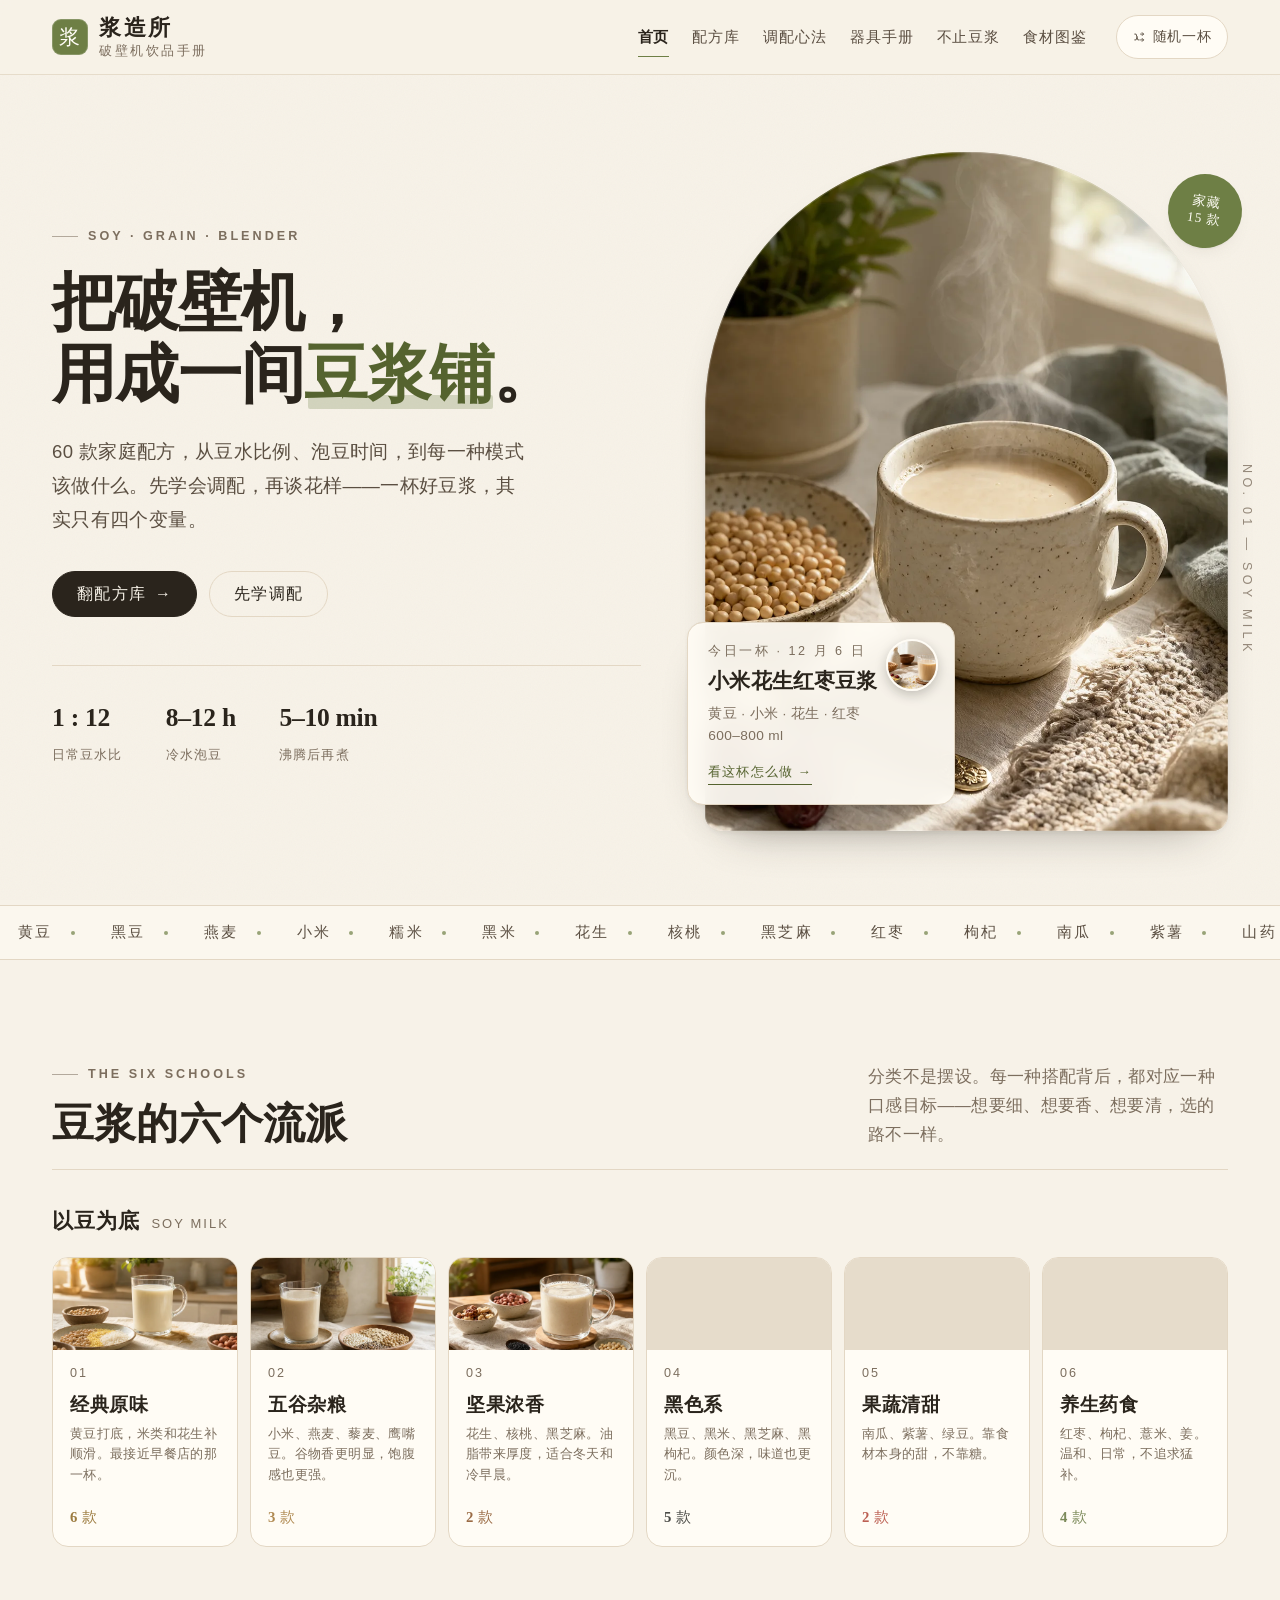
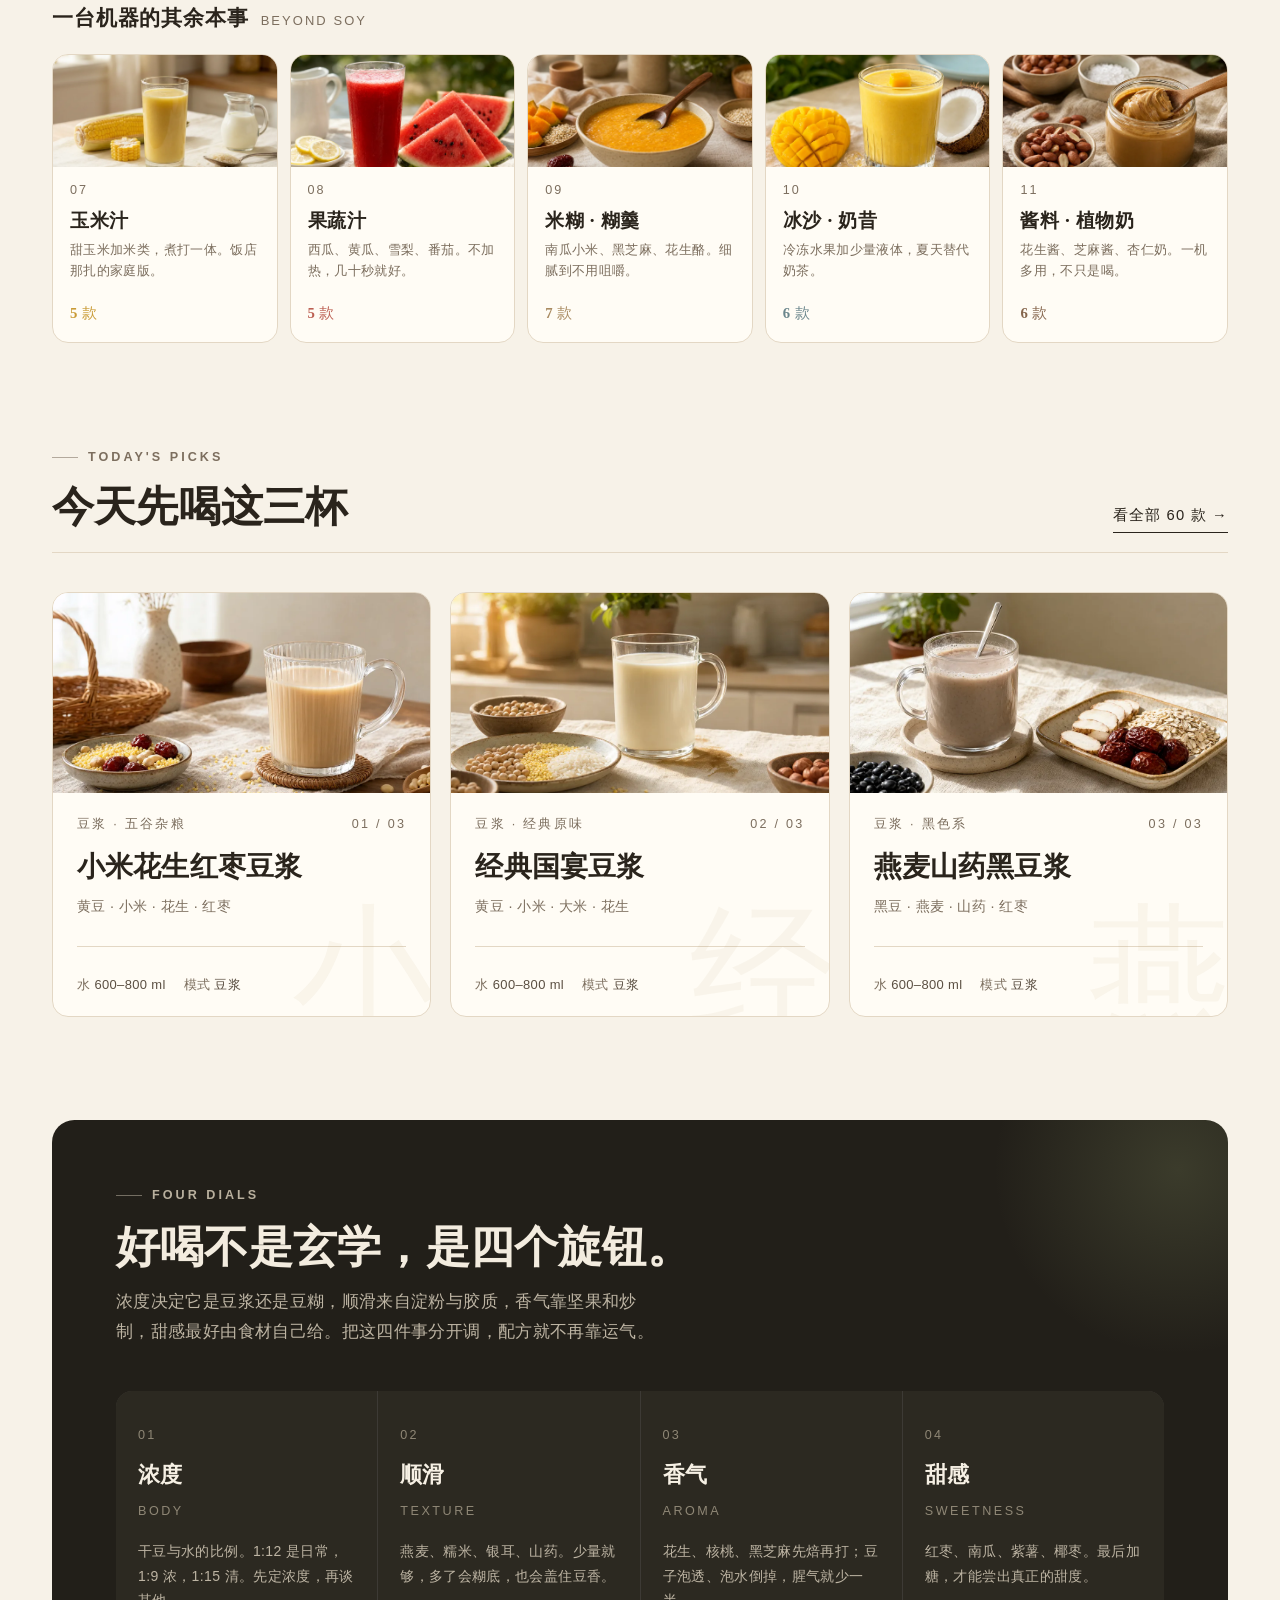
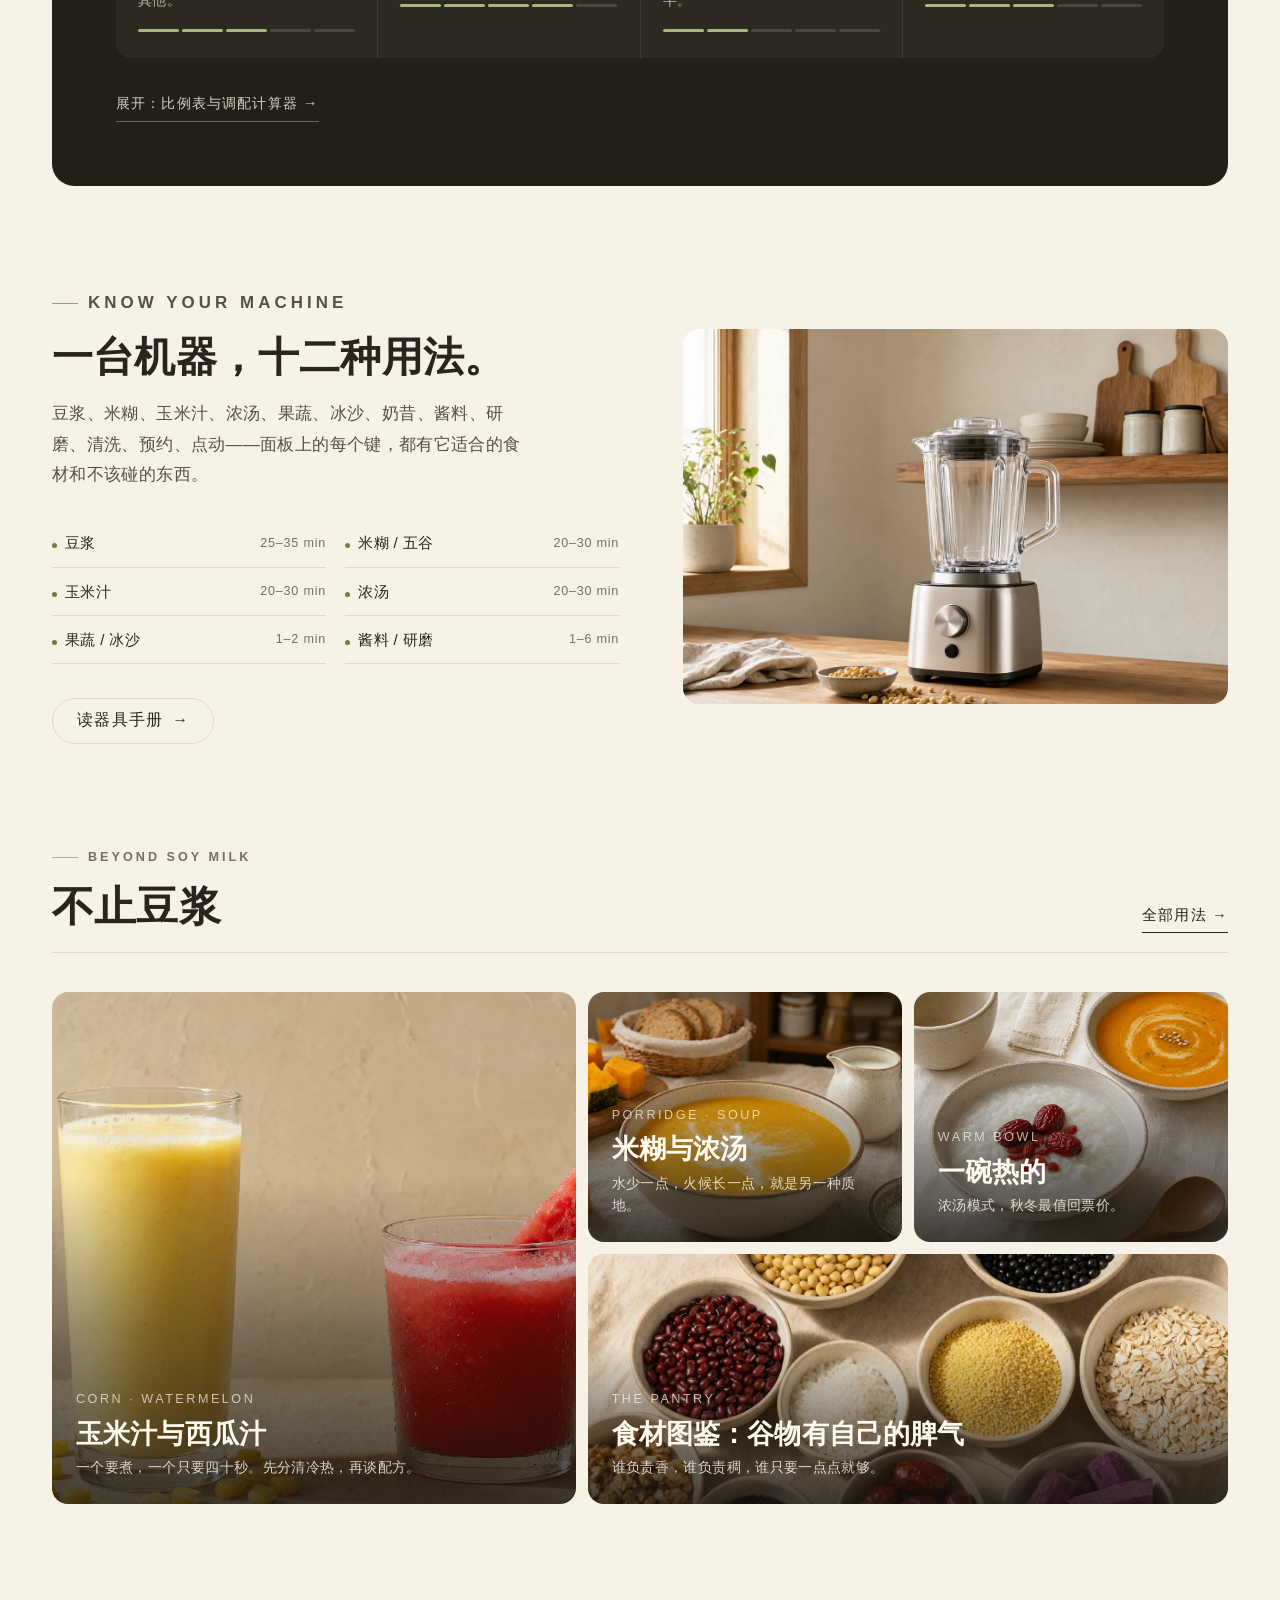
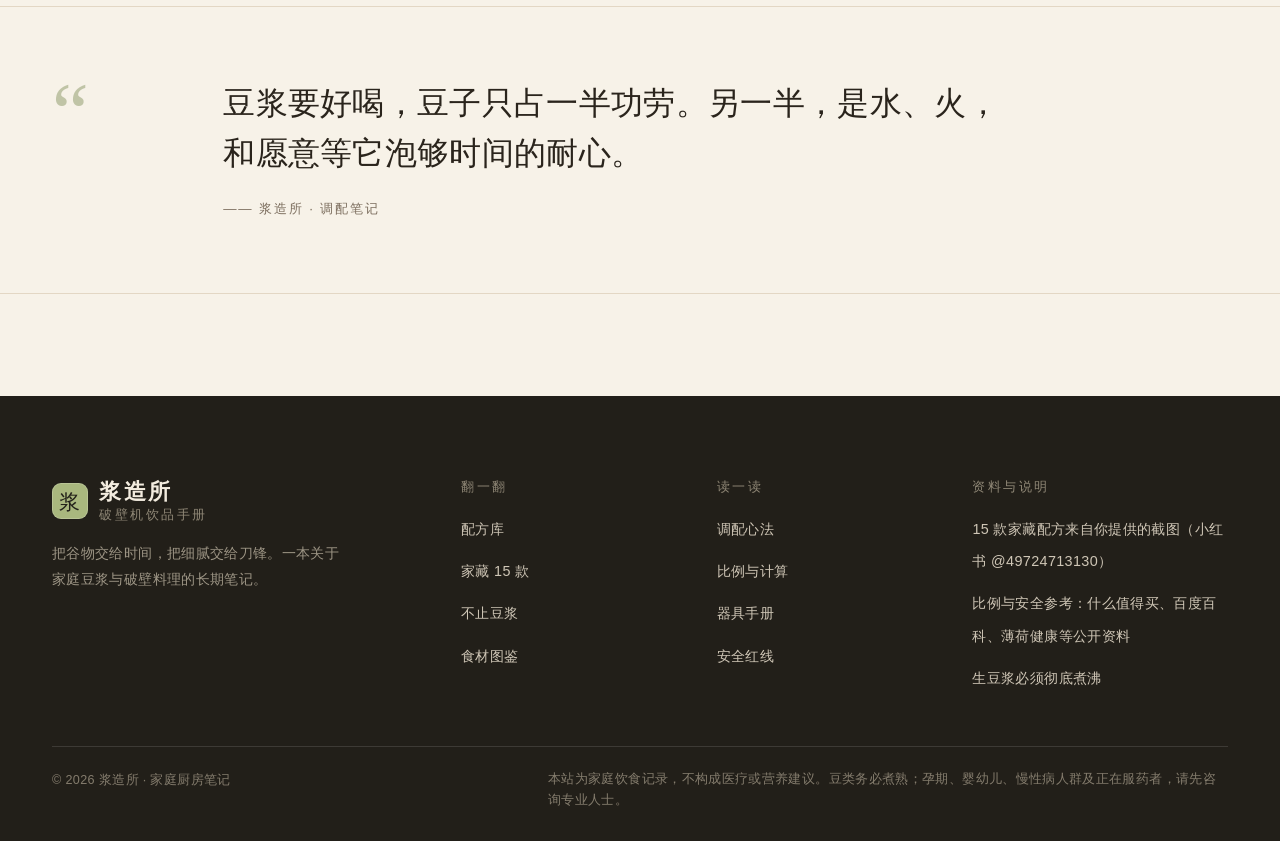
==== commit 44143aab: "seo: 补齐六页 canonical/OG/Twitter/author/robots 元信息，修正食材图鉴数量" ====
--- a/index.html
+++ b/index.html
@@ -10,6 +10,23 @@
   <link rel="icon" href="data:image/svg+xml,%3Csvg xmlns='http://www.w3.org/2000/svg' viewBox='0 0 64 64'%3E%3Crect width='64' height='64' rx='14' fill='%236e7f45'/%3E%3Cellipse cx='32' cy='31' rx='13' ry='16' fill='%23fffdf6'/%3E%3Cpath d='M32 19c-5 6-5 18 0 24' stroke='%236e7f45' stroke-width='2' fill='none'/%3E%3C/svg%3E">
   <link rel="preload" href="assets/img/hero-soymilk.webp" as="image">
   <link rel="stylesheet" href="assets/style.css">
+  <link rel="canonical" href="https://sxs159733.github.io/jiangzaosuo/">
+  <meta name="author" content="浆造所">
+  <meta name="robots" content="index, follow, max-image-preview:large">
+  <meta property="og:type" content="website">
+  <meta property="og:site_name" content="浆造所">
+  <meta property="og:locale" content="zh_CN">
+  <meta property="og:title" content="浆造所 · 破壁机豆浆与五谷饮调配手册">
+  <meta property="og:description" content="60 款破壁机配方：豆浆、玉米汁、果蔬汁、米糊、浓汤、冰沙、酱料与植物奶。从豆水比例、泡豆时间到每一种模式，附器具使用与安全指南。">
+  <meta property="og:url" content="https://sxs159733.github.io/jiangzaosuo/">
+  <meta property="og:image" content="https://sxs159733.github.io/jiangzaosuo/assets/img/recipes-lineup.webp">
+  <meta property="og:image:alt" content="六杯不同颜色的破壁机饮品：豆浆、黑芝麻、玉米汁、西瓜汁、果蔬昔与紫薯饮">
+  <meta property="og:image:width" content="1400">
+  <meta property="og:image:height" content="745">
+  <meta name="twitter:card" content="summary_large_image">
+  <meta name="twitter:title" content="浆造所 · 破壁机豆浆与五谷饮调配手册">
+  <meta name="twitter:description" content="60 款破壁机配方：豆浆、玉米汁、果蔬汁、米糊、浓汤、冰沙、酱料与植物奶。从豆水比例、泡豆时间到每一种模式，附器具使用与安全指南。">
+  <meta name="twitter:image" content="https://sxs159733.github.io/jiangzaosuo/assets/img/recipes-lineup.webp">
 </head>
 <body class="page-home">
   <a class="skip" href="#main">跳到正文</a>
--- a/assets/style.css
+++ b/assets/style.css
@@ -5,6 +5,10 @@
    ========================================================= */
 
 :root {
+  /* 全站字号基准：比浏览器默认 16px 略大，桌面约 18px、窄屏约 17px，
+     所有 rem 字号随之上浮，保持原有的层级比例 */
+  font-size: clamp(17px, 0.4vw + 16px, 18px);
+
   --site-bg: #f7f2e8;
   --site-fg: #2a241c;
   --site-accent: #6e7f45;
@@ -12,13 +16,15 @@
   --site-surface: #fffcf5;
   --site-muted: #7c6e5e;
   --site-border: #e3d7c4;
-  --site-font: "PingFang SC", "Microsoft YaHei", "Noto Sans SC", "Hiragino Sans GB", sans-serif;
+  /* 西文交给系统 UI 字体，中文按平台挑选更清晰的无衬线黑体 */
+  --site-font: -apple-system, BlinkMacSystemFont, "Segoe UI", "Helvetica Neue", Arial, "PingFang SC", "HarmonyOS Sans SC", "Source Han Sans SC", "Noto Sans CJK SC", "Noto Sans SC", "Microsoft YaHei UI", "Microsoft YaHei", "Hiragino Sans GB", "WenQuanYi Micro Hei", sans-serif;
   --site-radius: 16px;
   --site-space: 1;
-  --site-type: 1;
+  --site-type: 1; /* 设计工作台的字号旋钮，保持 1 为默认 */
   --site-motion: 1;
 
-  --serif: "Songti SC", "STSong", "Noto Serif SC", "Source Han Serif SC", "SimSun", serif;
+  /* 标题统一走宋体系，补齐各平台的思源宋体族名，避免回退成黑体 */
+  --serif: "Iowan Old Style", "Palatino Linotype", Palatino, Georgia, "Songti SC", "STSong", "Source Han Serif SC", "Source Han Serif CN", "Noto Serif CJK SC", "Noto Serif SC", "SimSun", serif;
   --sans: var(--site-font);
   --ink: var(--site-fg);
   --ink-soft: #5b4f42;
@@ -52,9 +58,10 @@
   background: var(--paper);
   color: var(--ink);
   font-family: var(--sans);
-  font-size: calc(16.5px * var(--site-type, 1));
-  line-height: 1.72;
-  letter-spacing: .01em;
+  font-size: calc(1rem * var(--site-type, 1));
+  line-height: 1.8;
+  letter-spacing: .02em;
+  text-rendering: optimizeLegibility;
   -webkit-font-smoothing: antialiased;
   overflow-x: hidden;
 }
@@ -77,8 +84,8 @@
 h1, h2, h3, h4 {
   font-family: var(--serif);
   font-weight: 600;
-  line-height: 1.18;
-  letter-spacing: -.015em;
+  line-height: 1.24;
+  letter-spacing: .005em;
   margin: 0;
   text-wrap: balance;
 }
@@ -197,7 +204,7 @@
   font-weight: 600;
 }
 .brand-text small {
-  font-size: .58rem;
+  font-size: .7rem;
   letter-spacing: .2em;
   color: var(--site-muted);
   margin-top: 5px;
@@ -289,10 +296,11 @@
 }
 .hero-copy { padding-top: 8px; }
 .hero h1 {
-  font-size: calc(clamp(2.7rem, 5.8vw, 4.9rem) * var(--site-type, 1));
-  line-height: 1.07;
+  /* 收敛上限：让「用成一间豆浆铺。」整行放得下，句号不再孤零零掉到下一行 */
+  font-size: calc(clamp(2.45rem, 5vw, 4.1rem) * var(--site-type, 1));
+  line-height: 1.12;
   margin: 20px 0 24px;
-  letter-spacing: -.035em;
+  letter-spacing: -.015em;
 }
 .hero h1 .hl {
   position: relative;
@@ -392,7 +400,7 @@
   box-shadow: var(--shadow-md);
 }
 .hero-card .tiny {
-  font-size: .62rem;
+  font-size: .7rem;
   letter-spacing: .2em;
   color: var(--site-muted);
   text-transform: uppercase;
@@ -434,7 +442,7 @@
   right: -30px;
   top: 46%;
   writing-mode: vertical-rl;
-  font-size: .62rem;
+  font-size: .7rem;
   letter-spacing: .34em;
   color: var(--site-muted);
   opacity: .8;
@@ -545,7 +553,7 @@
 .cat-card .idx {
   display: block;
   margin-top: 12px;
-  font-size: .62rem;
+  font-size: .7rem;
   letter-spacing: .16em;
   color: var(--site-muted);
 }
@@ -617,7 +625,7 @@
   display: flex;
   align-items: center;
   justify-content: space-between;
-  font-size: .64rem;
+  font-size: .7rem;
   letter-spacing: .18em;
   color: var(--site-muted);
   text-transform: uppercase;
@@ -700,7 +708,7 @@
   position: relative;
 }
 .knob .knob-no {
-  font-size: .6rem;
+  font-size: .7rem;
   letter-spacing: .18em;
   color: #8f8776;
 }
@@ -710,7 +718,7 @@
   color: #f6f0e4;
 }
 .knob .knob-en {
-  font-size: .58rem;
+  font-size: .7rem;
   letter-spacing: .2em;
   color: #8f8776;
   text-transform: uppercase;
@@ -810,7 +818,7 @@
   color: #fff9ee;
 }
 .beyond-tile .overlay .k {
-  font-size: .6rem;
+  font-size: .7rem;
   letter-spacing: .2em;
   text-transform: uppercase;
   color: rgba(255, 249, 238, .7);
@@ -825,7 +833,7 @@
   flex-direction: column;
   justify-content: space-between;
 }
-.beyond-tile.text-tile .k { font-size: .6rem; letter-spacing: .2em; opacity: .7; }
+.beyond-tile.text-tile .k { font-size: .7rem; letter-spacing: .2em; opacity: .7; }
 .beyond-tile.text-tile h3 { font-size: 1.5rem; margin: 8px 0; }
 .beyond-tile.text-tile p { font-size: .78rem; opacity: .85; line-height: 1.7; }
 .beyond-tile.text-tile .go { font-size: .74rem; border-bottom: 1px solid currentColor; align-self: flex-start; padding-bottom: 3px; }
@@ -896,7 +904,7 @@
 }
 .foot-col h4 {
   font-family: var(--sans);
-  font-size: .68rem;
+  font-size: .7rem;
   letter-spacing: .2em;
   text-transform: uppercase;
   color: #8f8776;
@@ -985,7 +993,7 @@
   color: var(--paper);
 }
 .chip .n {
-  font-size: .64rem;
+  font-size: .7rem;
   opacity: .6;
   font-variant-numeric: tabular-nums;
 }
@@ -1115,7 +1123,7 @@
   display: flex;
   align-items: center;
   gap: 8px;
-  font-size: .62rem;
+  font-size: .7rem;
   letter-spacing: .1em;
   color: var(--site-muted);
 }
@@ -1155,12 +1163,12 @@
   border-top: 1px solid var(--line);
 }
 .rcard-bottom .meta {
-  font-size: .68rem;
+  font-size: .7rem;
   color: var(--site-muted);
   letter-spacing: .04em;
 }
 .rcard-bottom .view {
-  font-size: .68rem;
+  font-size: .7rem;
   color: var(--green-deep);
   display: inline-flex;
   align-items: center;
@@ -1179,7 +1187,7 @@
   border-radius: 999px;
   background: #eef0e2;
   color: var(--green-deep);
-  font-size: .56rem;
+  font-size: .7rem;
   letter-spacing: .08em;
   vertical-align: 2px;
 }
@@ -1228,7 +1236,7 @@
   gap: 18px;
 }
 .rd-head .rd-type {
-  font-size: .64rem;
+  font-size: .7rem;
   letter-spacing: .16em;
   color: var(--c, var(--green-deep));
   display: flex;
@@ -1245,7 +1253,7 @@
   display: flex; flex-wrap: wrap; gap: 6px; margin-top: 10px;
 }
 .rd-head .rd-tags span {
-  font-size: .64rem;
+  font-size: .7rem;
   padding: 3px 9px;
   border: 1px solid var(--line);
   border-radius: 999px;
@@ -1290,7 +1298,7 @@
   margin: 24px 0 30px;
 }
 .rd-stats div { background: var(--card); padding: 14px 16px; }
-.rd-stats b { display: block; font-size: .6rem; letter-spacing: .14em; color: var(--site-muted); font-weight: 500; margin-bottom: 4px; }
+.rd-stats b { display: block; font-size: .7rem; letter-spacing: .14em; color: var(--site-muted); font-weight: 500; margin-bottom: 4px; }
 .rd-stats span { font-size: .88rem; font-family: var(--serif); }
 .rd-cols {
   display: grid;
@@ -1337,7 +1345,7 @@
   border: 1px solid var(--line);
   display: grid;
   place-items: center;
-  font-size: .58rem;
+  font-size: .7rem;
   color: var(--site-muted);
   background: var(--card);
 }
@@ -1373,7 +1381,7 @@
   padding-top: 14px;
 }
 .prose-side .k {
-  font-size: .6rem;
+  font-size: .7rem;
   letter-spacing: .2em;
   color: var(--site-muted);
   text-transform: uppercase;
@@ -1458,7 +1466,7 @@
 table.data th {
   text-align: left;
   font-weight: 600;
-  font-size: .66rem;
+  font-size: .7rem;
   letter-spacing: .12em;
   text-transform: uppercase;
   color: var(--site-muted);
@@ -1558,11 +1566,11 @@
   transition: all var(--dur) var(--ease);
 }
 .ratio-presets button b { display: block; font-family: var(--serif); font-size: .98rem; font-weight: 600; }
-.ratio-presets button span { display: block; font-size: .62rem; color: var(--site-muted); margin-top: 2px; letter-spacing: .06em; }
+.ratio-presets button span { display: block; font-size: .7rem; color: var(--site-muted); margin-top: 2px; letter-spacing: .06em; }
 .ratio-presets button:hover { border-color: var(--green); }
 .ratio-presets button.is-on { background: var(--ink); border-color: var(--ink); color: var(--paper); }
 .ratio-presets button.is-on span { color: rgba(255, 253, 246, .62); }
-.calc-result .k { font-size: .6rem; letter-spacing: .2em; text-transform: uppercase; color: #948b7a; }
+.calc-result .k { font-size: .7rem; letter-spacing: .2em; text-transform: uppercase; color: #948b7a; }
 .calc-result .calc-water {
   font-family: var(--serif);
   font-size: clamp(2.8rem, 6vw, 4.2rem);
@@ -1577,7 +1585,7 @@
 .calc-row { display: flex; justify-content: space-between; gap: 12px; padding: 7px 0; font-size: .8rem; }
 .calc-row span:first-child { color: #9d9483; }
 .calc-row span:last-child { color: #f1e9da; }
-.calc-result .calc-hint { margin-top: auto; padding-top: 18px; font-size: .68rem; color: #837b6c; line-height: 1.7; }
+.calc-result .calc-hint { margin-top: auto; padding-top: 18px; font-size: .7rem; color: #837b6c; line-height: 1.7; }
 
 /* ---------- waterline diagram ---------- */
 .waterline {
@@ -1693,7 +1701,7 @@
 }
 .beyond-head .t { display: flex; align-items: baseline; gap: 14px; }
 .beyond-head h2 { font-size: calc(clamp(1.7rem, 3vw, 2.35rem) * var(--site-type, 1)); }
-.beyond-head .n { font-size: .64rem; letter-spacing: .16em; color: var(--site-muted); }
+.beyond-head .n { font-size: .7rem; letter-spacing: .16em; color: var(--site-muted); }
 .beyond-head p { font-size: .84rem; color: var(--site-muted); line-height: 1.8; }
 .beyond-head .bh-thumb {
   float: right;
@@ -1766,7 +1774,7 @@
   gap: 10px;
 }
 .ing-card h3 { font-size: 1.24rem; }
-.ing-card .alias { font-size: .64rem; color: var(--site-muted); letter-spacing: .06em; margin-top: 3px; }
+.ing-card .alias { font-size: .7rem; color: var(--site-muted); letter-spacing: .06em; margin-top: 3px; }
 .ing-card .glyph {
   position: absolute;
   right: 10px; bottom: 10px;
@@ -1794,7 +1802,7 @@
   border-top: 1px solid var(--line);
   display: grid;
   gap: 5px;
-  font-size: .68rem;
+  font-size: .7rem;
   color: var(--site-muted);
 }
 .ing-card .facts b { color: var(--ink-soft); font-weight: 500; }
@@ -1844,7 +1852,7 @@
   color: #fff9ee;
 }
 .mode-tile-label b { font-size: .92rem; font-weight: 600; letter-spacing: .03em; }
-.mode-tile-label span { font-size: .62rem; letter-spacing: .08em; color: rgba(255, 249, 238, .78); }
+.mode-tile-label span { font-size: .7rem; letter-spacing: .08em; color: rgba(255, 249, 238, .78); }
 
 /* ---------- inline figure ---------- */
 .inline-fig {
@@ -1881,7 +1889,7 @@
 @media (max-width: 1080px) {
   .cat-grid { grid-template-columns: repeat(3, 1fr); }
   .cat-grid.five { grid-template-columns: repeat(3, 1fr); }
-  .hero h1 { font-size: clamp(2.4rem, 6vw, 3.8rem); }
+  .hero h1 { font-size: clamp(2.3rem, 5.4vw, 3.7rem); }
   .beyond-grid { grid-template-columns: 1fr 1fr; grid-template-rows: 240px 240px 240px; }
   .beyond-tile.tall { grid-row: span 1; }
   .beyond-tile.wide { grid-column: span 2; }
@@ -1944,12 +1952,12 @@
 }
 
 @media (max-width: 560px) {
-  body { font-size: 16px; }
+  body { font-size: 1rem; }
   .brand-text small { display: none; }
   .brand-seal { width: 32px; height: 32px; font-size: 1.02rem; }
   .brand-text b { font-size: 1.1rem; }
   .btn-random { padding: 7px 11px; font-size: .72rem; }
-  .hero h1 { font-size: 2.32rem; }
+  .hero h1 { font-size: 2.2rem; }
   .hero-facts { gap: 18px; flex-wrap: wrap; }
   .hero-facts b { font-size: 1.15rem; }
   .hero-card { width: 80%; padding: 15px 17px; bottom: 18px; }
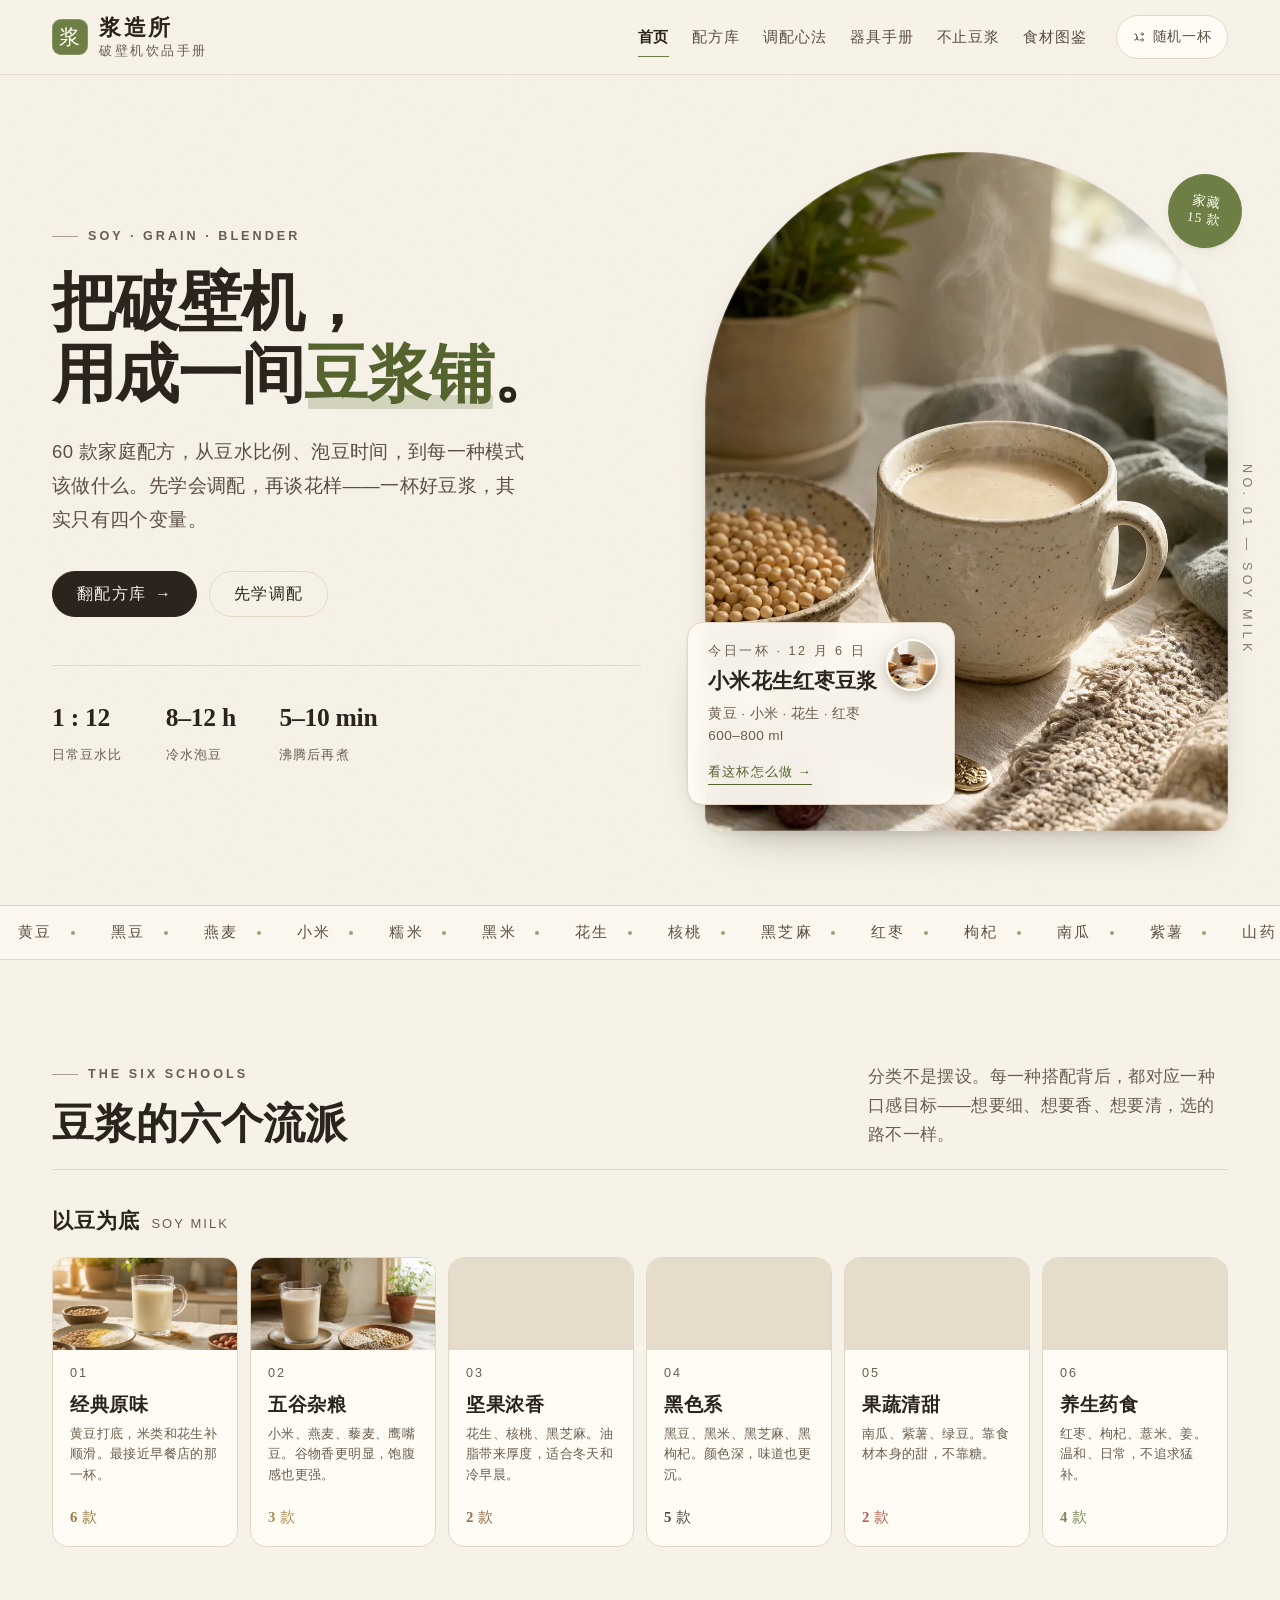
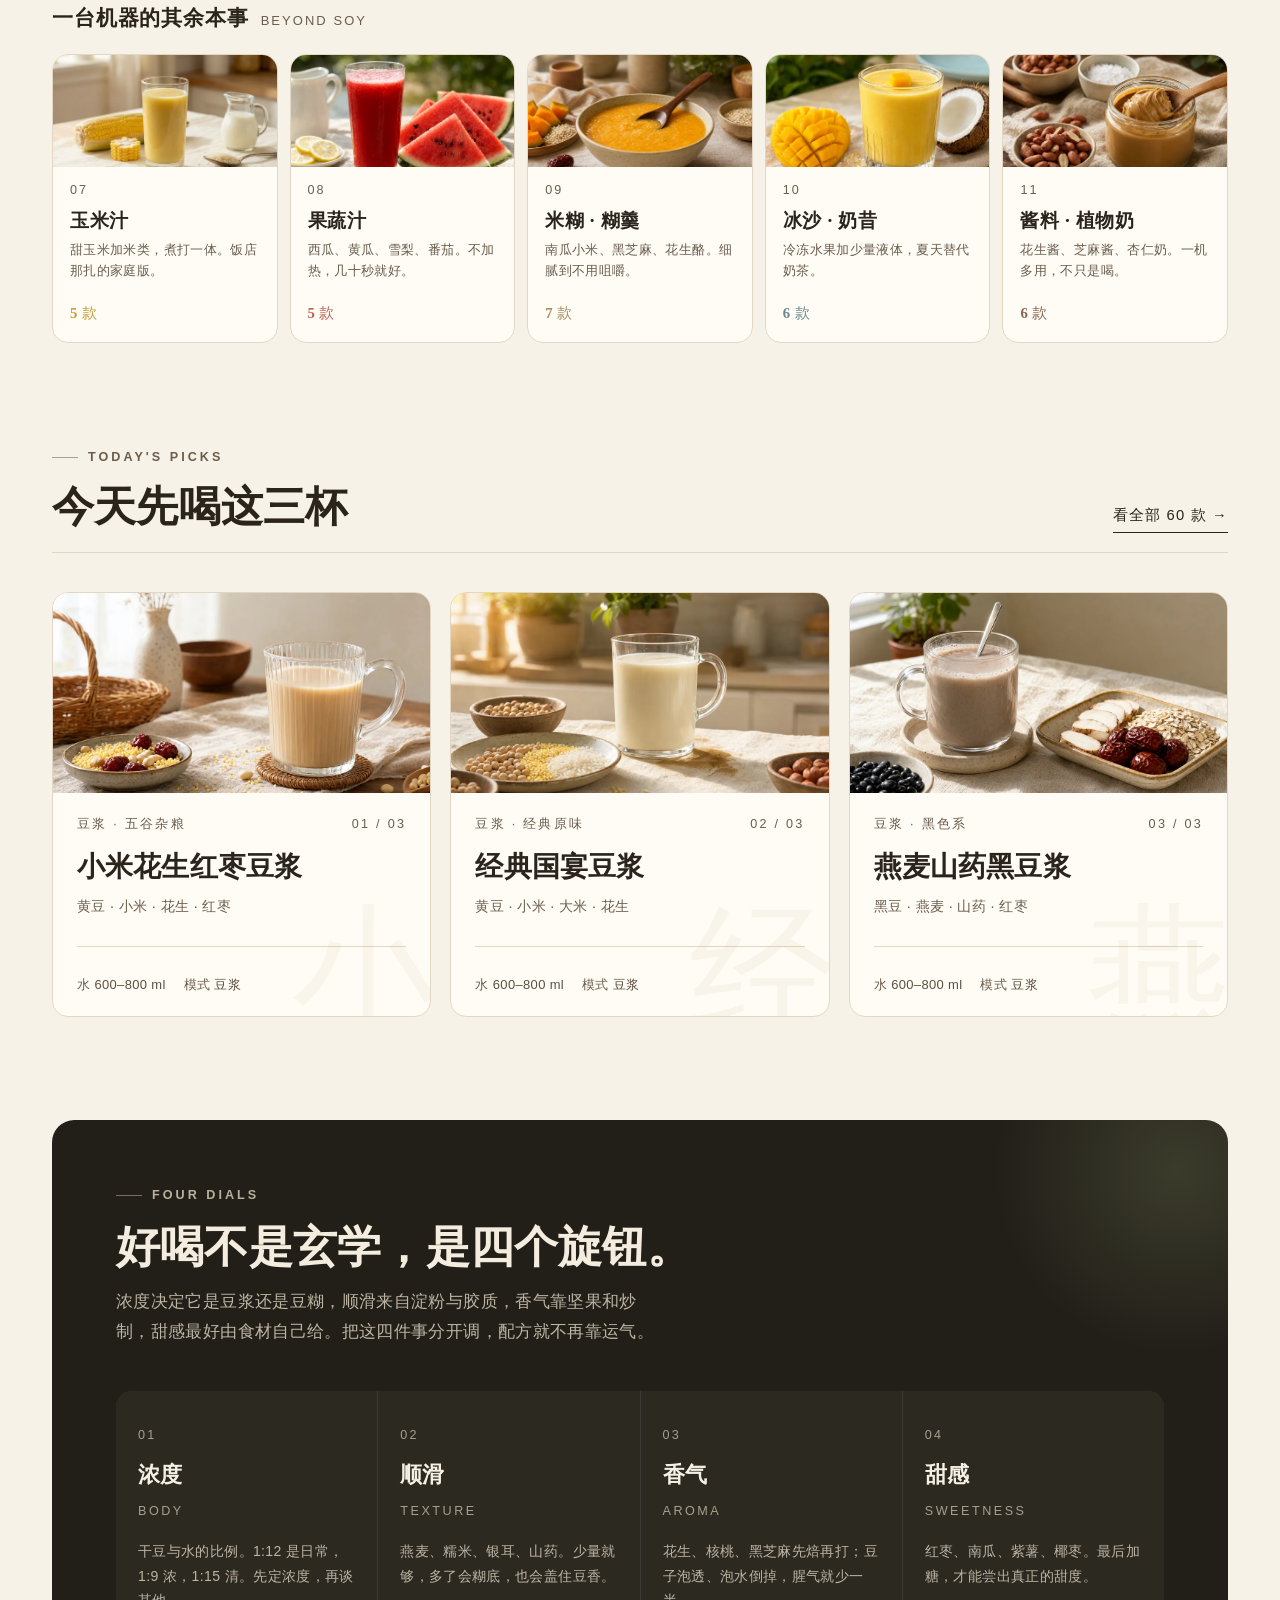
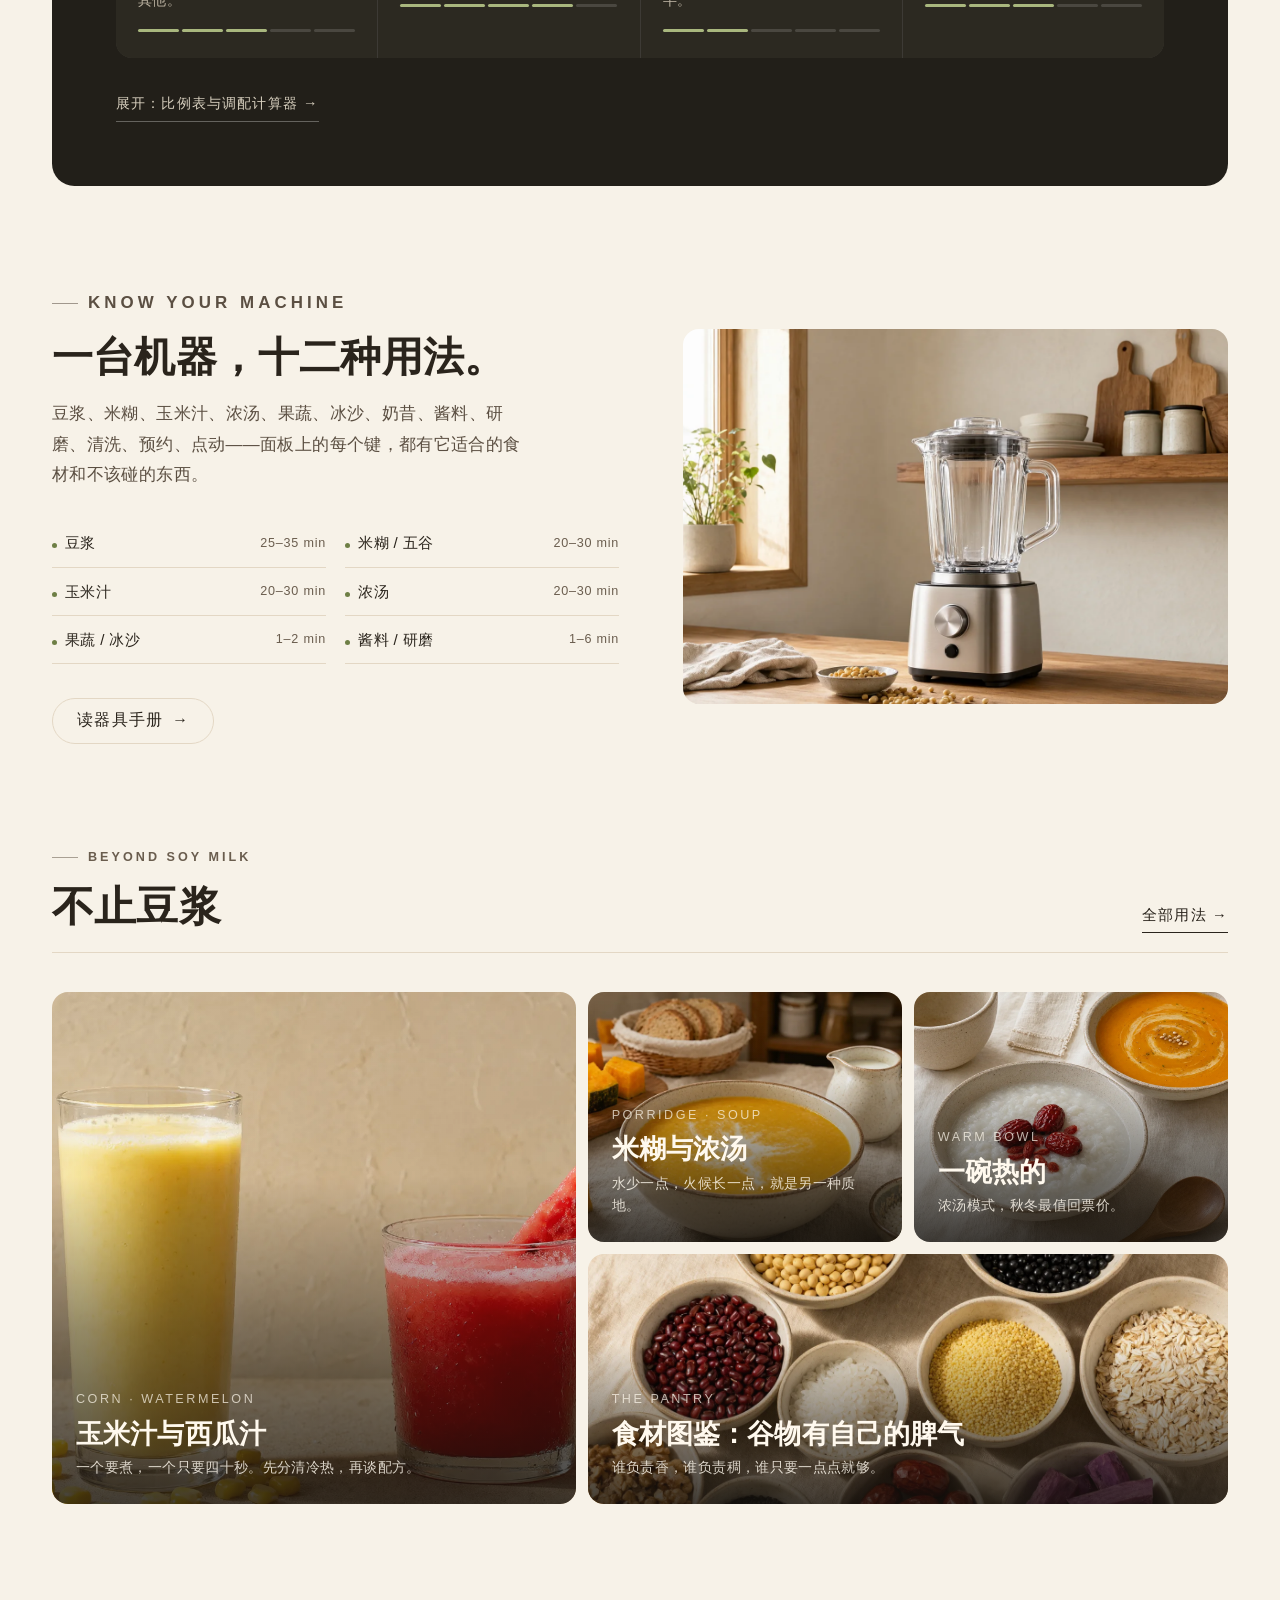
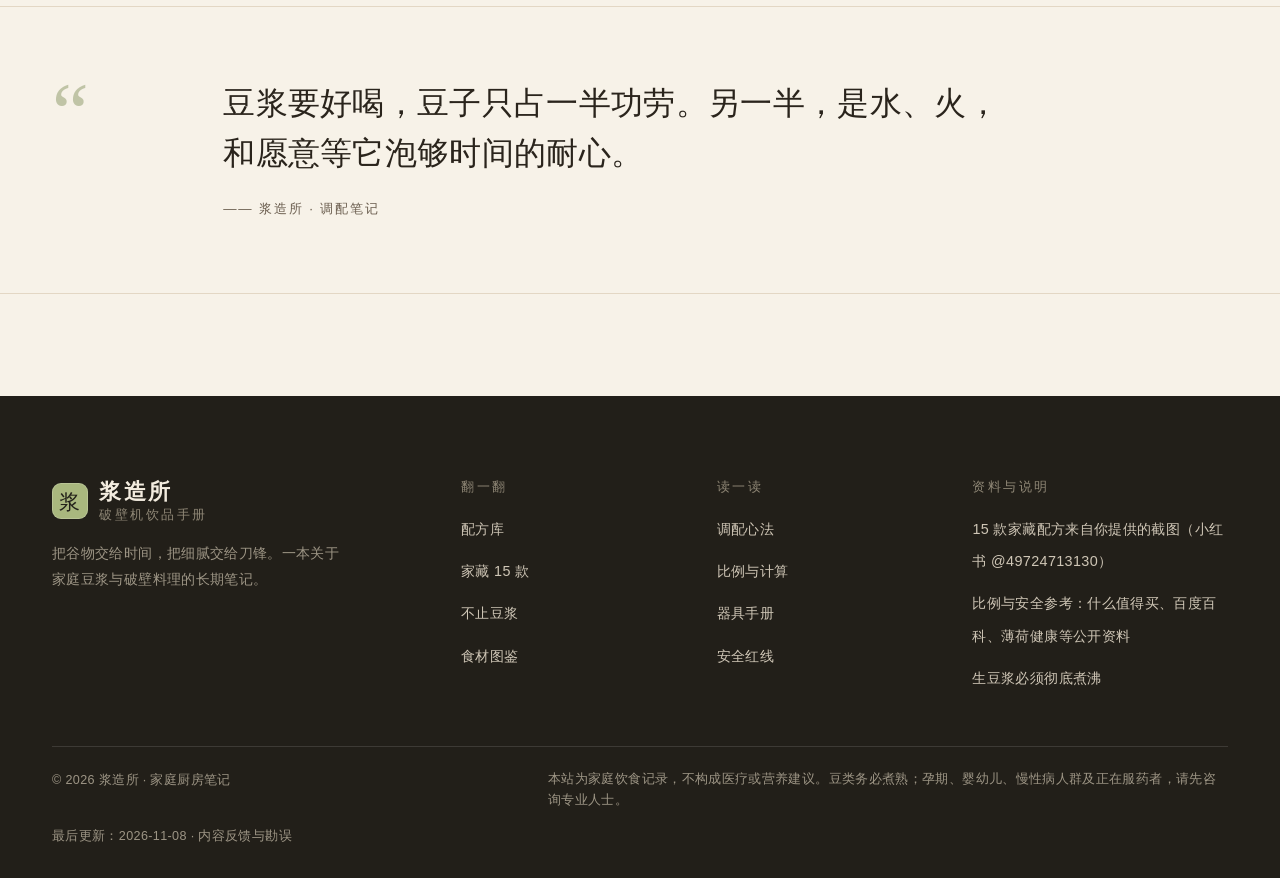
==== commit a263ce9a: "content: 六页页脚补充最后更新时间与内容反馈入口" ====
--- a/index.html
+++ b/index.html
@@ -350,6 +350,7 @@
         <span>© 2026 浆造所 · 家庭厨房笔记</span>
         <span class="disc">本站为家庭饮食记录，不构成医疗或营养建议。豆类务必煮熟；孕期、婴幼儿、慢性病人群及正在服药者，请先咨询专业人士。</span>
       </div>
+      <p class="foot-update">最后更新：2026-11-08 · <a href="https://github.com/sxs159733/jiangzaosuo/issues" rel="noopener">内容反馈与勘误</a></p>
     </div>
   </footer>
 
--- a/assets/style.css
+++ b/assets/style.css
@@ -14,7 +14,10 @@
   --site-accent: #6e7f45;
   --site-on-accent: #fffdf6;
   --site-surface: #fffcf5;
-  --site-muted: #7c6e5e;
+  --site-muted: #6a5d4e; /* 原 #7c6e5e 对底色仅 4.43:1，改为 5.72:1 达 WCAG AA */
+  /* 深色版块小字专用色：对 --dark / --dark-2 背景均达 AA */
+  --foot-note-ink: #9d9585;
+  --knob-ink: #a89f8e;
   --site-border: #e3d7c4;
   /* 西文交给系统 UI 字体，中文按平台挑选更清晰的无衬线黑体 */
   --site-font: -apple-system, BlinkMacSystemFont, "Segoe UI", "Helvetica Neue", Arial, "PingFang SC", "HarmonyOS Sans SC", "Source Han Sans SC", "Noto Sans CJK SC", "Noto Sans SC", "Microsoft YaHei UI", "Microsoft YaHei", "Hiragino Sans GB", "WenQuanYi Micro Hei", sans-serif;
@@ -112,6 +115,12 @@
 }
 .skip:focus { left: 12px; top: 12px; }
 
+/* 键盘焦点可见性：覆盖输入框与滑块的 outline:none，保证纯键盘操作可见 */
+:focus-visible {
+  outline: 3px solid var(--toast) !important;
+  outline-offset: 2px;
+}
+
 /* ---------- shared type ---------- */
 .eyebrow {
   font-family: var(--sans);
@@ -710,7 +719,7 @@
 .knob .knob-no {
   font-size: .7rem;
   letter-spacing: .18em;
-  color: #8f8776;
+  color: var(--knob-ink);
 }
 .knob h3 {
   font-size: 1.24rem;
@@ -720,7 +729,7 @@
 .knob .knob-en {
   font-size: .7rem;
   letter-spacing: .2em;
-  color: #8f8776;
+  color: var(--knob-ink);
   text-transform: uppercase;
 }
 .knob p {
@@ -926,10 +935,16 @@
   gap: 20px;
   padding-top: 22px;
   font-size: .7rem;
-  color: #847c6d;
+  color: var(--foot-note-ink);
   flex-wrap: wrap;
 }
 .foot-bottom .disc { max-width: 680px; line-height: 1.7; }
+.foot-update {
+  margin: 14px 0 0;
+  font-size: .7rem;
+  color: var(--foot-note-ink);
+}
+.foot-update a { color: inherit; text-underline-offset: 3px; }
 
 /* ---------- page hero (inner pages) ---------- */
 .page-hero {
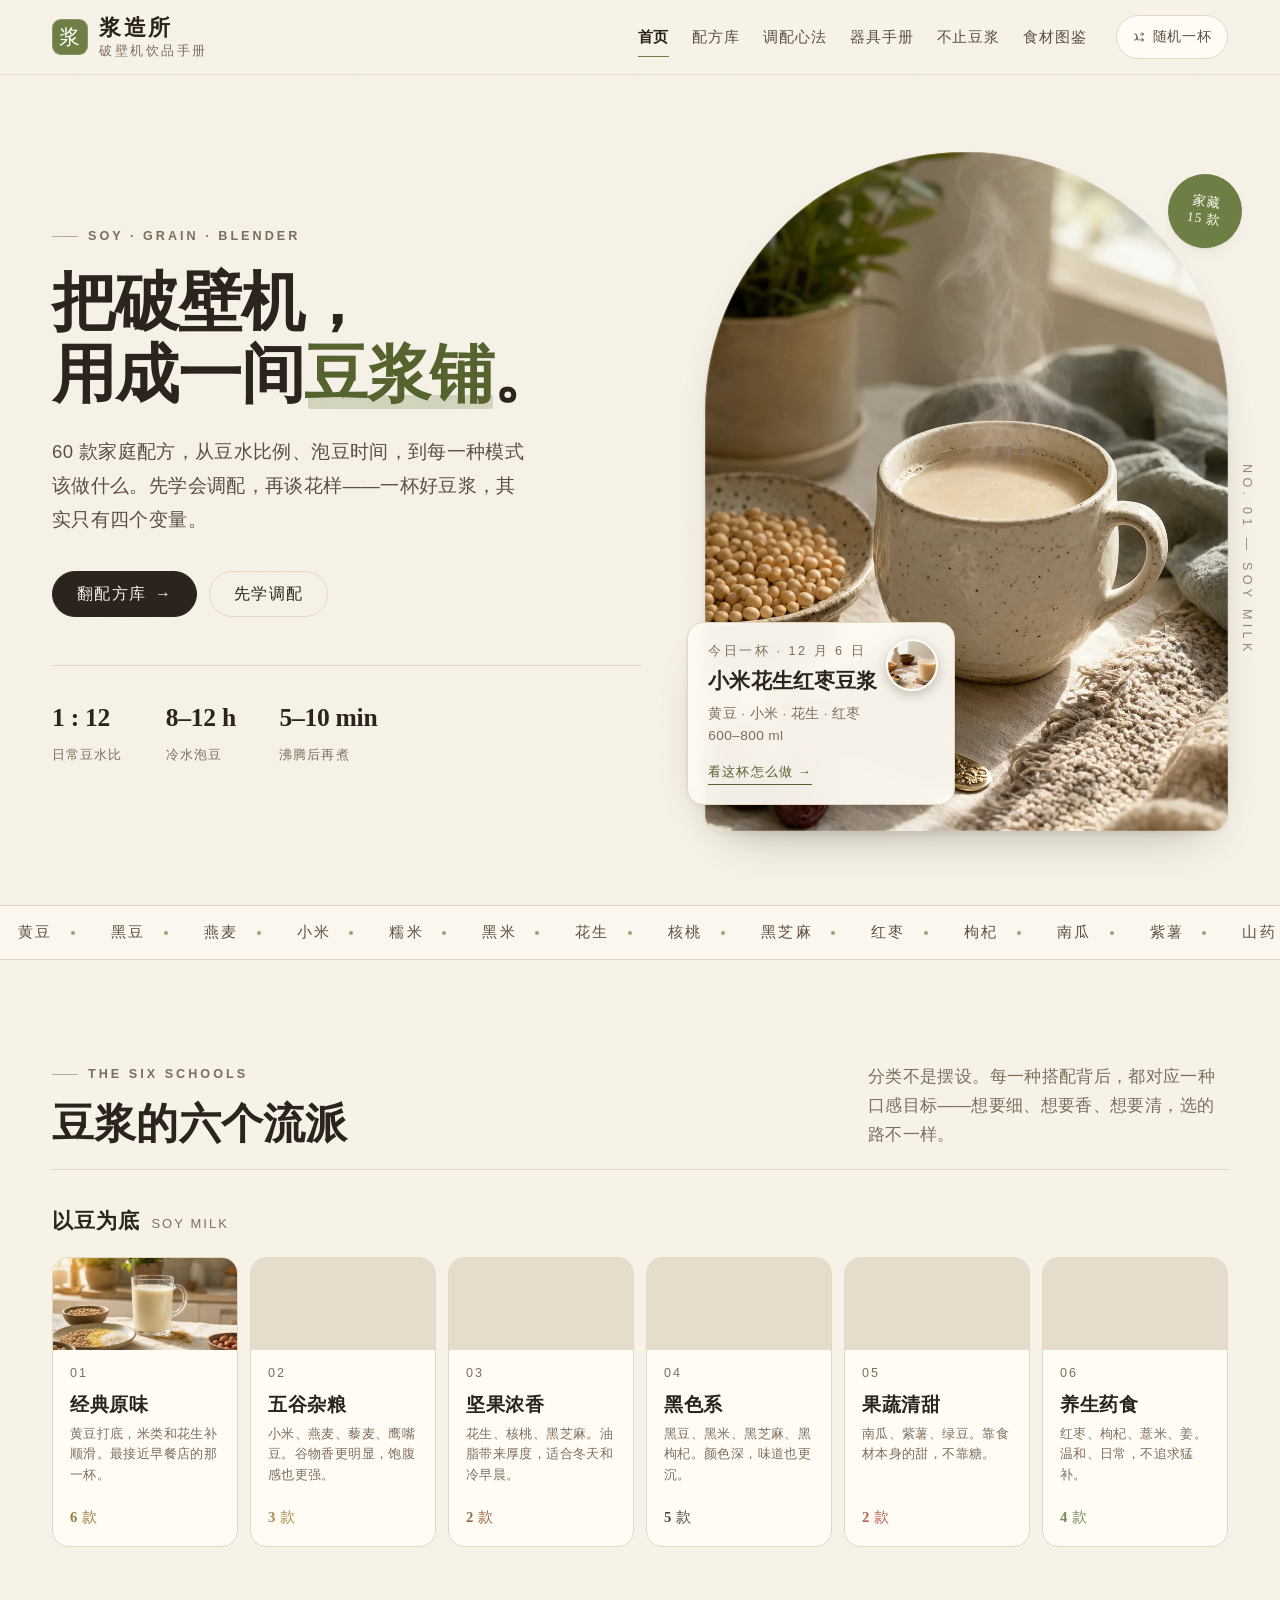
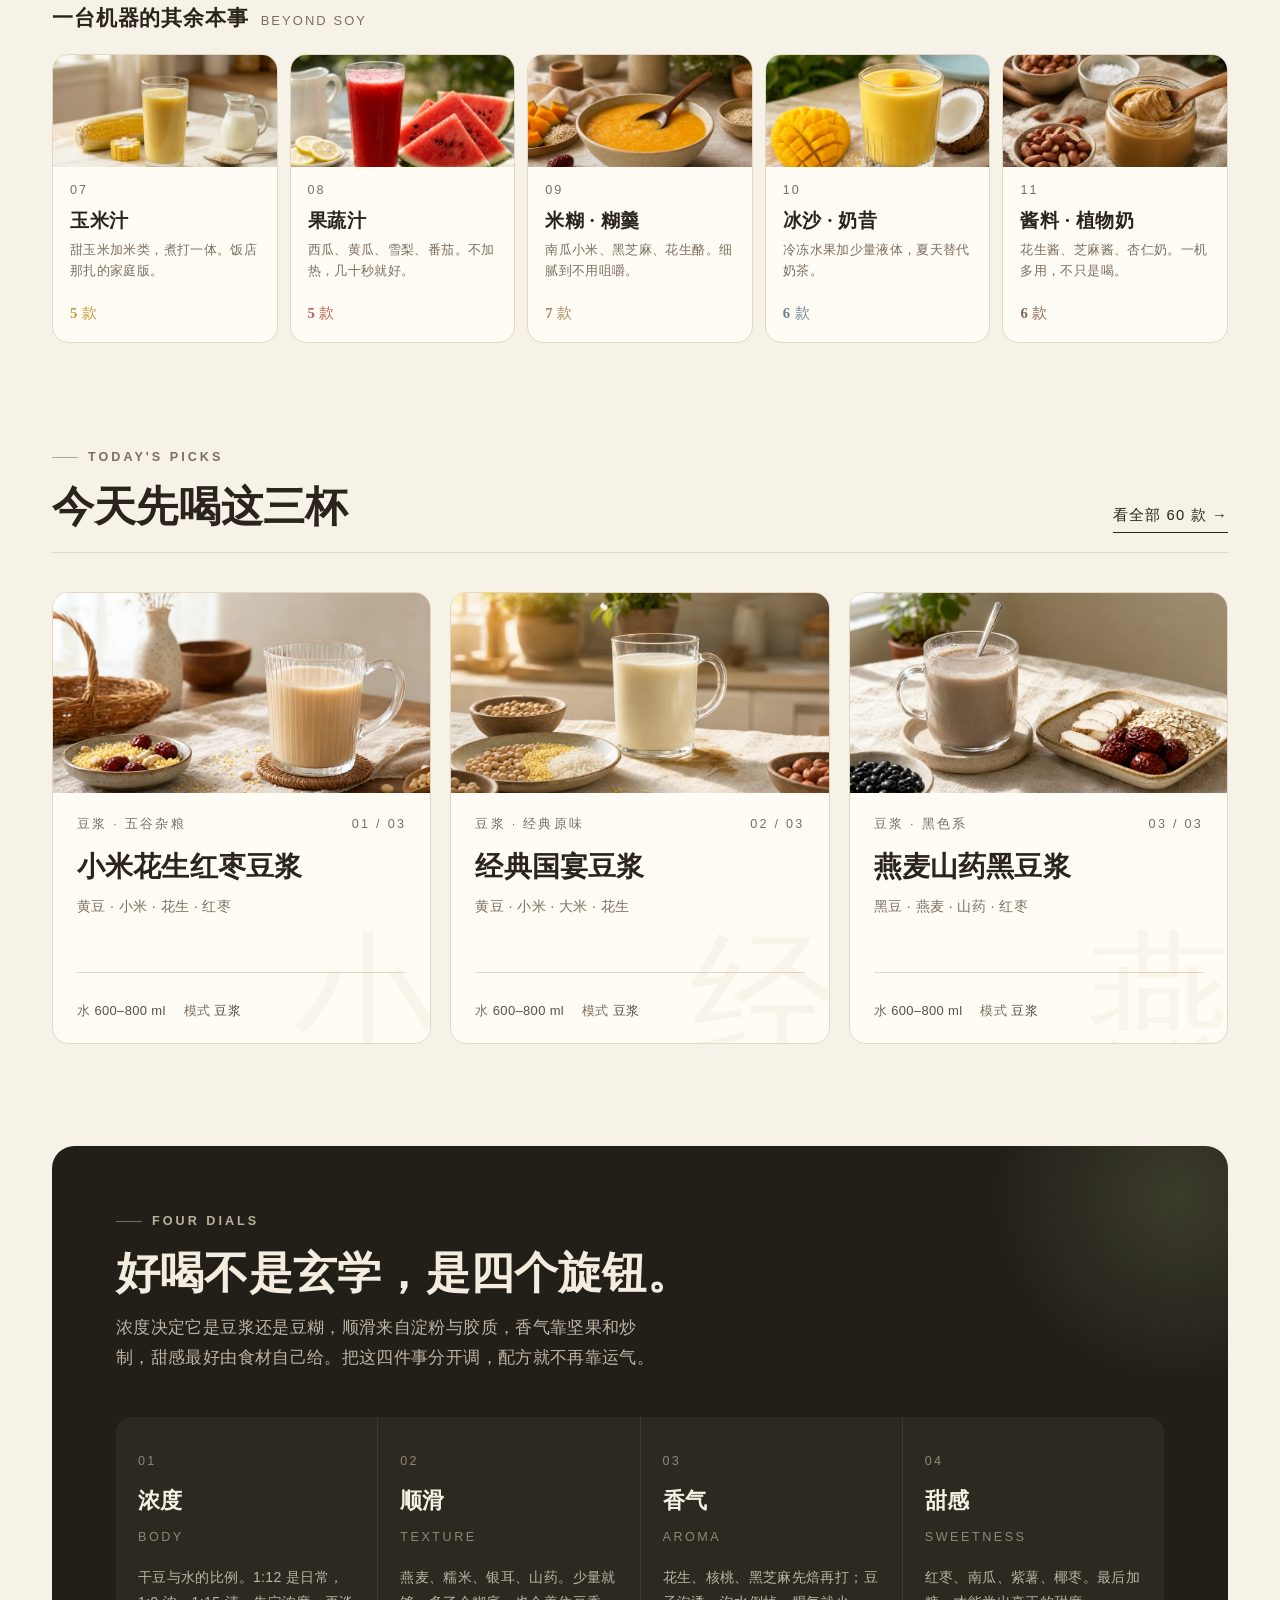
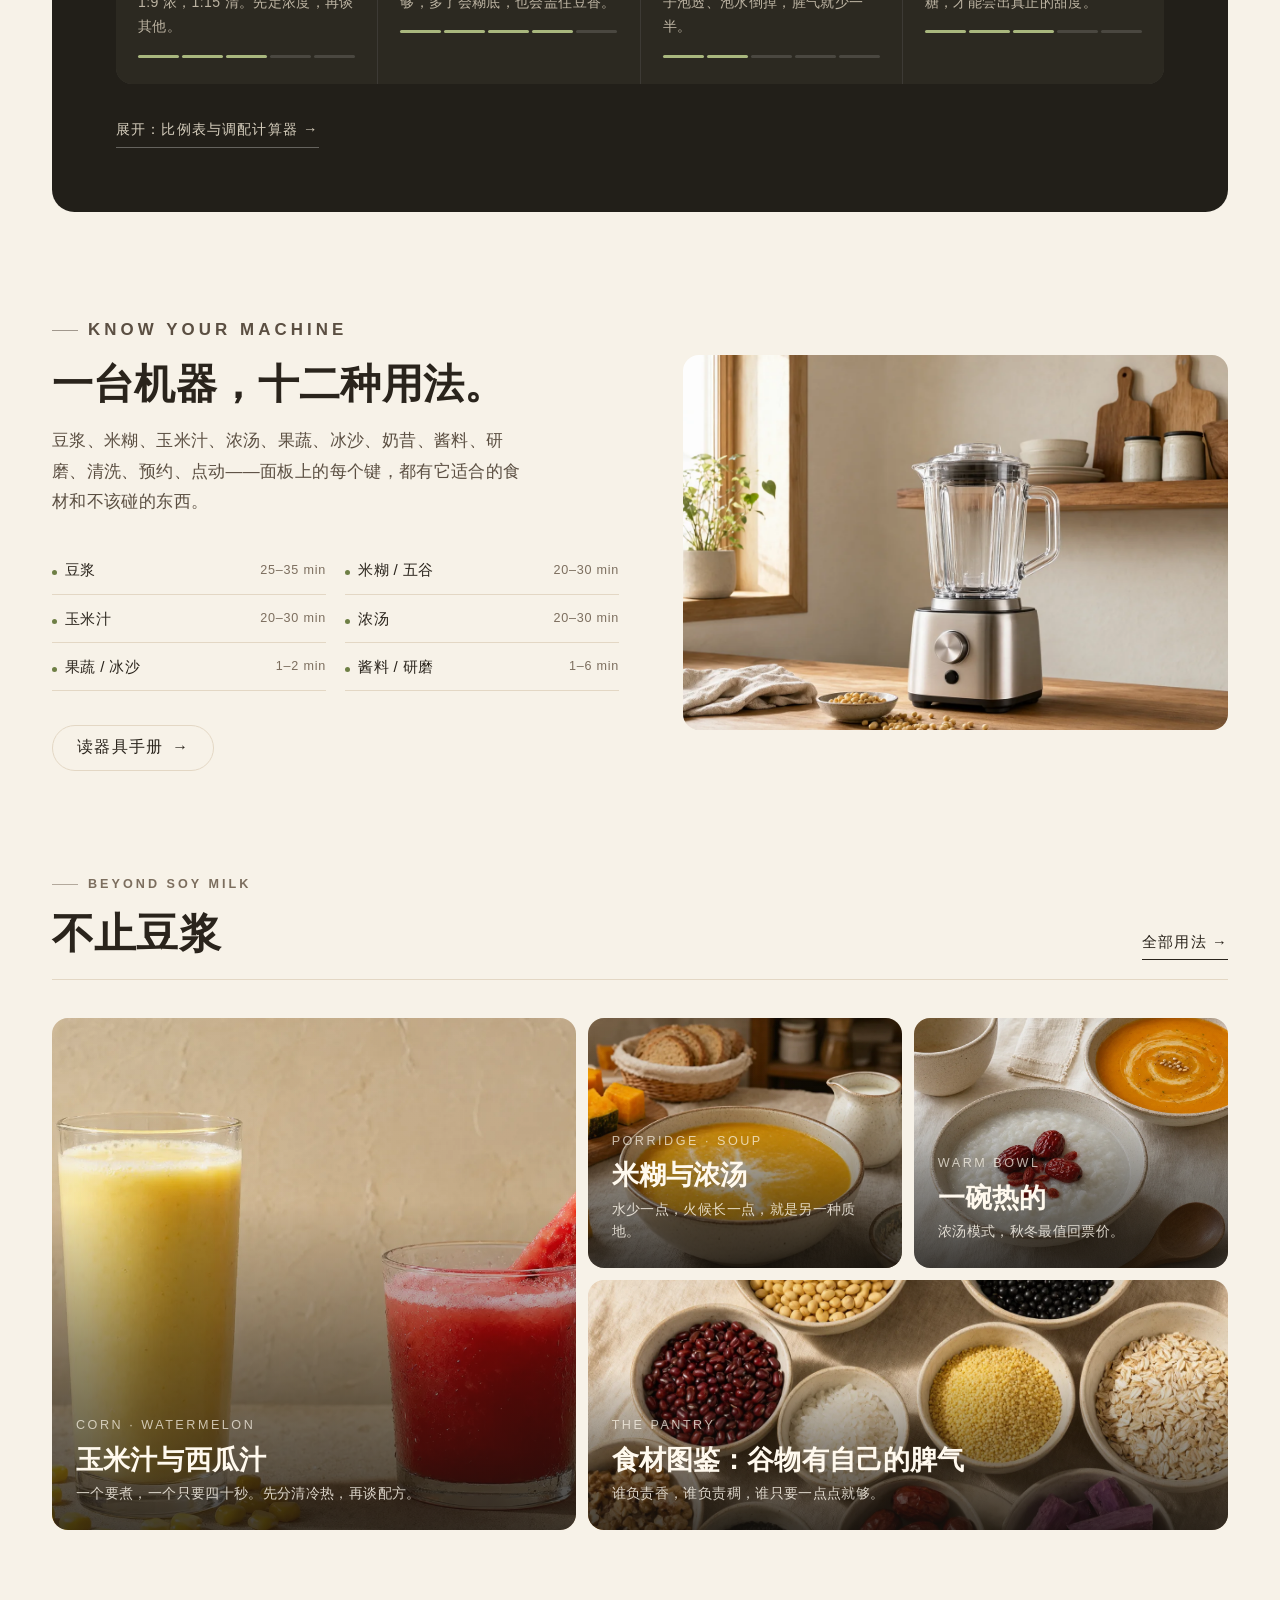
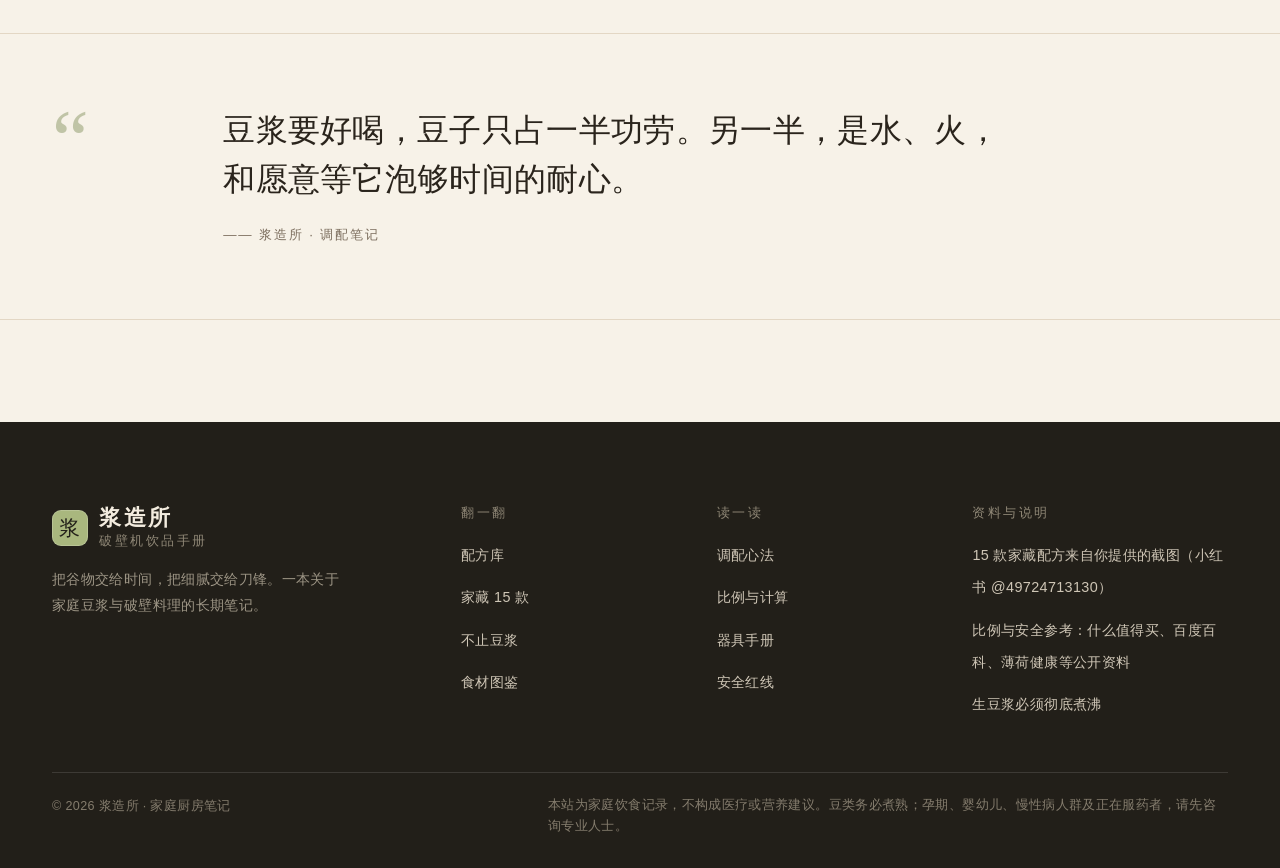
==== commit 8a2f7729: "feat: 配方评分与评论（1–5 星、平均分、评论发布/列表、按评分/评论数排序） - 新增 assets/community.js：云端评分评论模块，卡片展示平均分与评论数，   详情弹窗内打分、" ====
--- a/index.html
+++ b/index.html
@@ -1,361 +1,344 @@
-<!DOCTYPE html>
-<html lang="zh-CN">
-<head>
-  <script>document.documentElement.classList.add('js')</script>
-
-  <meta charset="UTF-8">
-  <meta name="viewport" content="width=device-width, initial-scale=1">
-  <title>浆造所 · 破壁机豆浆与五谷饮调配手册</title>
-  <meta name="description" content="60 款破壁机配方：豆浆、玉米汁、果蔬汁、米糊、浓汤、冰沙、酱料与植物奶。从豆水比例、泡豆时间到每一种模式，附器具使用与安全指南。">
-  <link rel="icon" href="data:image/svg+xml,%3Csvg xmlns='http://www.w3.org/2000/svg' viewBox='0 0 64 64'%3E%3Crect width='64' height='64' rx='14' fill='%236e7f45'/%3E%3Cellipse cx='32' cy='31' rx='13' ry='16' fill='%23fffdf6'/%3E%3Cpath d='M32 19c-5 6-5 18 0 24' stroke='%236e7f45' stroke-width='2' fill='none'/%3E%3C/svg%3E">
-  <link rel="preload" href="assets/img/hero-soymilk.webp" as="image">
-  <link rel="stylesheet" href="assets/style.css">
-  <link rel="canonical" href="https://sxs159733.github.io/jiangzaosuo/">
-  <meta name="author" content="浆造所">
-  <meta name="robots" content="index, follow, max-image-preview:large">
-  <meta property="og:type" content="website">
-  <meta property="og:site_name" content="浆造所">
-  <meta property="og:locale" content="zh_CN">
-  <meta property="og:title" content="浆造所 · 破壁机豆浆与五谷饮调配手册">
-  <meta property="og:description" content="60 款破壁机配方：豆浆、玉米汁、果蔬汁、米糊、浓汤、冰沙、酱料与植物奶。从豆水比例、泡豆时间到每一种模式，附器具使用与安全指南。">
-  <meta property="og:url" content="https://sxs159733.github.io/jiangzaosuo/">
-  <meta property="og:image" content="https://sxs159733.github.io/jiangzaosuo/assets/img/recipes-lineup.webp">
-  <meta property="og:image:alt" content="六杯不同颜色的破壁机饮品：豆浆、黑芝麻、玉米汁、西瓜汁、果蔬昔与紫薯饮">
-  <meta property="og:image:width" content="1400">
-  <meta property="og:image:height" content="745">
-  <meta name="twitter:card" content="summary_large_image">
-  <meta name="twitter:title" content="浆造所 · 破壁机豆浆与五谷饮调配手册">
-  <meta name="twitter:description" content="60 款破壁机配方：豆浆、玉米汁、果蔬汁、米糊、浓汤、冰沙、酱料与植物奶。从豆水比例、泡豆时间到每一种模式，附器具使用与安全指南。">
-  <meta name="twitter:image" content="https://sxs159733.github.io/jiangzaosuo/assets/img/recipes-lineup.webp">
-</head>
-<body class="page-home">
-  <a class="skip" href="#main">跳到正文</a>
-
-  <header class="site-head">
-    <div class="wrap head-inner">
-      <a class="brand" href="index.html" aria-label="浆造所首页">
-        <span class="brand-seal" aria-hidden="true">浆</span>
-        <span class="brand-text"><b>浆造所</b><small>破壁机饮品手册</small></span>
-      </a>
-      <nav class="nav" aria-label="主导航">
-        <a href="index.html" class="is-active">首页</a>
-        <a href="recipes.html">配方库</a>
-        <a href="science.html">调配心法</a>
-        <a href="machine.html">器具手册</a>
-        <a href="beyond.html">不止豆浆</a>
-        <a href="pantry.html">食材图鉴</a>
-      </nav>
-      <button class="btn-random" type="button" data-random>
-        <svg viewBox="0 0 24 24" fill="none" stroke="currentColor" stroke-width="1.6" aria-hidden="true"><path d="M4 7h3l3 10h3M4 17h3l2-6M14 7h6m0 0-3-3m3 3-3 3M14 17h6m0 0-3-3m3 3-3 3"/></svg>
-        随机一杯
-      </button>
-    </div>
-  </header>
-
-  <main id="main">
-    <section class="hero wrap">
-      <div class="hero-copy">
-        <p class="eyebrow">Soy · Grain · Blender</p>
-        <h1>把破壁机，<br>用成一间<span class="hl">豆浆铺</span>。</h1>
-        <p class="lede">60 款家庭配方，从豆水比例、泡豆时间，到每一种模式该做什么。先学会调配，再谈花样——一杯好豆浆，其实只有四个变量。</p>
-        <div class="hero-actions">
-          <a class="btn" href="recipes.html">翻配方库 <span class="arrow">→</span></a>
-          <a class="btn ghost" href="science.html">先学调配</a>
-        </div>
-        <ul class="hero-facts">
-          <li><b>1 : 12</b><span>日常豆水比</span></li>
-          <li><b>8–12 h</b><span>冷水泡豆</span></li>
-          <li><b>5–10 min</b><span>沸腾后再煮</span></li>
-        </ul>
-      </div>
-
-      <div class="hero-visual">
-        <div class="hero-frame">
-          <img src="assets/img/hero-soymilk.webp" alt="晨光里的一杯热豆浆、黄豆与红枣" width="1000" height="1432" fetchpriority="high">
-        </div>
-        <span class="hero-stamp">家藏<br>15 款</span>
-        <div class="hero-card" data-daily>
-          <img class="daily-thumb" data-daily-img src="assets/img/r-guoyan.webp" alt="今日配方" width="1024" height="636">
-          <p class="tiny">今日一杯 · <span data-daily-date>今天</span></p>
-          <h3 data-daily-name>经典国宴豆浆</h3>
-          <p data-daily-ing>黄豆 · 小米 · 大米 · 花生</p>
-          <a class="go" data-daily-link href="recipes.html?id=guoyan">看这杯怎么做 →</a>
-        </div>
-        <span class="hero-side-note">NO. 01 — SOY MILK</span>
-      </div>
-    </section>
-
-    <div class="marquee" aria-hidden="true">
-      <div class="marquee-track">
-        <span>黄豆</span><span>黑豆</span><span>燕麦</span><span>小米</span><span>糯米</span><span>黑米</span><span>花生</span><span>核桃</span><span>黑芝麻</span><span>红枣</span><span>枸杞</span><span>南瓜</span><span>紫薯</span><span>山药</span><span>银耳</span><span>莲子</span><span>玉米</span>
-        <span>黄豆</span><span>黑豆</span><span>燕麦</span><span>小米</span><span>糯米</span><span>黑米</span><span>花生</span><span>核桃</span><span>黑芝麻</span><span>红枣</span><span>枸杞</span><span>南瓜</span><span>紫薯</span><span>山药</span><span>银耳</span><span>莲子</span><span>玉米</span>
-      </div>
-    </div>
-
-    <section class="cat-section wrap">
-      <div class="section-head reveal">
-        <div>
-          <p class="eyebrow">The Six Schools</p>
-          <h2>豆浆的六个流派</h2>
-        </div>
-        <p class="head-note">分类不是摆设。每一种搭配背后，都对应一种口感目标——想要细、想要香、想要清，选的路不一样。</p>
-      </div>
-
-      <div class="cat-block reveal">
-        <div class="cat-label"><h3>以豆为底</h3><span>SOY MILK</span></div>
-        <div class="cat-grid">
-          <a class="cat-card" href="recipes.html?type=soy&amp;sub=classic" style="--c:#9c7b3f">
-            <div class="cat-img"><img src="assets/img/r-guoyan.webp" alt="经典原味豆浆与黄豆小米" loading="lazy" decoding="async" width="1024" height="636"></div>
-            <span class="idx">01</span><h3>经典原味</h3>
-            <p>黄豆打底，米类和花生补顺滑。最接近早餐店的那一杯。</p>
-            <span class="count"><span><b data-count-sub="classic">0</b> 款</span><span class="arrow">→</span></span>
-          </a>
-          <a class="cat-card" href="recipes.html?type=soy&amp;sub=grains" style="--c:#b08a52">
-            <div class="cat-img"><img src="assets/img/r-quinoa.webp" alt="藜麦燕麦豆浆与谷物" loading="lazy" decoding="async" width="1024" height="636"></div>
-            <span class="idx">02</span><h3>五谷杂粮</h3>
-            <p>小米、燕麦、藜麦、鹰嘴豆。谷物香更明显，饱腹感也更强。</p>
-            <span class="count"><span><b data-count-sub="grains">0</b> 款</span><span class="arrow">→</span></span>
-          </a>
-          <a class="cat-card" href="recipes.html?type=soy&amp;sub=nuts" style="--c:#9a6b45">
-            <div class="cat-img"><img src="assets/img/r-huasheng-hetao.webp" alt="花生核桃豆浆与坚果" loading="lazy" decoding="async" width="1024" height="636"></div>
-            <span class="idx">03</span><h3>坚果浓香</h3>
-            <p>花生、核桃、黑芝麻。油脂带来厚度，适合冬天和冷早晨。</p>
-            <span class="count"><span><b data-count-sub="nuts">0</b> 款</span><span class="arrow">→</span></span>
-          </a>
-          <a class="cat-card" href="recipes.html?type=soy&amp;sub=black" style="--c:#4a4a46">
-            <div class="cat-img"><img src="assets/img/r-sanhei-zhima-hetao.webp" alt="三黑芝麻核桃豆浆与黑色食材" loading="lazy" decoding="async" width="1024" height="636"></div>
-            <span class="idx">04</span><h3>黑色系</h3>
-            <p>黑豆、黑米、黑芝麻、黑枸杞。颜色深，味道也更沉。</p>
-            <span class="count"><span><b data-count-sub="black">0</b> 款</span><span class="arrow">→</span></span>
-          </a>
-          <a class="cat-card" href="recipes.html?type=soy&amp;sub=fruit" style="--c:#bc5f52">
-            <div class="cat-img"><img src="assets/img/r-hongdou-nangua.webp" alt="红豆南瓜豆浆与南瓜" loading="lazy" decoding="async" width="1024" height="636"></div>
-            <span class="idx">05</span><h3>果蔬清甜</h3>
-            <p>南瓜、紫薯、绿豆。靠食材本身的甜，不靠糖。</p>
-            <span class="count"><span><b data-count-sub="fruit">0</b> 款</span><span class="arrow">→</span></span>
-          </a>
-          <a class="cat-card" href="recipes.html?type=soy&amp;sub=herbal" style="--c:#7c8a5a">
-            <div class="cat-img"><img src="assets/img/r-wuhong.webp" alt="五红豆浆与红枣枸杞" loading="lazy" decoding="async" width="1024" height="636"></div>
-            <span class="idx">06</span><h3>养生药食</h3>
-            <p>红枣、枸杞、薏米、姜。温和、日常，不追求猛补。</p>
-            <span class="count"><span><b data-count-sub="herbal">0</b> 款</span><span class="arrow">→</span></span>
-          </a>
-        </div>
-      </div>
-
-      <div class="cat-block reveal">
-        <div class="cat-label"><h3>一台机器的其余本事</h3><span>BEYOND SOY</span></div>
-        <div class="cat-grid five">
-          <a class="cat-card" href="beyond.html#corn" style="--c:#c99a35">
-            <div class="cat-img"><img src="assets/img/r-corn-classic.webp" alt="奶香玉米汁与甜玉米" loading="lazy" decoding="async" width="1024" height="636"></div>
-            <span class="idx">07</span><h3>玉米汁</h3>
-            <p>甜玉米加米类，煮打一体。饭店那扎的家庭版。</p>
-            <span class="count"><span><b data-count-type="corn">0</b> 款</span><span class="arrow">→</span></span>
-          </a>
-          <a class="cat-card" href="recipes.html?type=juice" style="--c:#bc5f52">
-            <div class="cat-img"><img src="assets/img/r-watermelon.webp" alt="鲜榨西瓜汁" loading="lazy" decoding="async" width="1024" height="636"></div>
-            <span class="idx">08</span><h3>果蔬汁</h3>
-            <p>西瓜、黄瓜、雪梨、番茄。不加热，几十秒就好。</p>
-            <span class="count"><span><b data-count-type="juice">0</b> 款</span><span class="arrow">→</span></span>
-          </a>
-          <a class="cat-card" href="beyond.html#porridge" style="--c:#a98a60">
-            <div class="cat-img"><img src="assets/img/r-pumpkin-millet.webp" alt="南瓜小米糊" loading="lazy" decoding="async" width="1024" height="636"></div>
-            <span class="idx">09</span><h3>米糊 · 糊羹</h3>
-            <p>南瓜小米、黑芝麻、花生酪。细腻到不用咀嚼。</p>
-            <span class="count"><span><b data-count-type="porridge">0</b> 款</span><span class="arrow">→</span></span>
-          </a>
-          <a class="cat-card" href="beyond.html#ice" style="--c:#6b868c">
-            <div class="cat-img"><img src="assets/img/r-mango-coconut.webp" alt="芒果椰奶冰沙" loading="lazy" decoding="async" width="1024" height="636"></div>
-            <span class="idx">10</span><h3>冰沙 · 奶昔</h3>
-            <p>冷冻水果加少量液体，夏天替代奶茶。</p>
-            <span class="count"><span><b data-count-type="ice">0</b> 款</span><span class="arrow">→</span></span>
-          </a>
-          <a class="cat-card" href="beyond.html#sauce" style="--c:#86664d">
-            <div class="cat-img"><img src="assets/img/r-peanut-butter.webp" alt="自制花生酱" loading="lazy" decoding="async" width="1024" height="636"></div>
-            <span class="idx">11</span><h3>酱料 · 植物奶</h3>
-            <p>花生酱、芝麻酱、杏仁奶。一机多用，不只是喝。</p>
-            <span class="count"><span><b data-count-type="sauce">0</b> 款</span><span class="arrow">→</span></span>
-          </a>
-        </div>
-      </div>
-    </section>
-
-    <section class="feature-section wrap">
-      <div class="section-head reveal">
-        <div>
-          <p class="eyebrow">Today's Picks</p>
-          <h2>今天先喝这三杯</h2>
-        </div>
-        <a class="more" href="recipes.html">看全部 <span data-count-total>60</span> 款 →</a>
-      </div>
-      <div class="feature-grid" data-featured></div>
-    </section>
-
-    <section class="principles wrap">
-      <div class="principles-band reveal">
-        <p class="eyebrow">Four Dials</p>
-        <h2>好喝不是玄学，是四个旋钮。</h2>
-        <p class="intro">浓度决定它是豆浆还是豆糊，顺滑来自淀粉与胶质，香气靠坚果和炒制，甜感最好由食材自己给。把这四件事分开调，配方就不再靠运气。</p>
-        <div class="knobs">
-          <div class="knob">
-            <span class="knob-no">01</span>
-            <h3>浓度</h3>
-            <span class="knob-en">Body</span>
-            <p>干豆与水的比例。1:12 是日常，1:9 浓，1:15 清。先定浓度，再谈其他。</p>
-            <div class="bars"><i class="on"></i><i class="on"></i><i class="on"></i><i></i><i></i></div>
-          </div>
-          <div class="knob">
-            <span class="knob-no">02</span>
-            <h3>顺滑</h3>
-            <span class="knob-en">Texture</span>
-            <p>燕麦、糯米、银耳、山药。少量就够，多了会糊底，也会盖住豆香。</p>
-            <div class="bars"><i class="on"></i><i class="on"></i><i class="on"></i><i class="on"></i><i></i></div>
-          </div>
-          <div class="knob">
-            <span class="knob-no">03</span>
-            <h3>香气</h3>
-            <span class="knob-en">Aroma</span>
-            <p>花生、核桃、黑芝麻先焙再打；豆子泡透、泡水倒掉，腥气就少一半。</p>
-            <div class="bars"><i class="on"></i><i class="on"></i><i></i><i></i><i></i></div>
-          </div>
-          <div class="knob">
-            <span class="knob-no">04</span>
-            <h3>甜感</h3>
-            <span class="knob-en">Sweetness</span>
-            <p>红枣、南瓜、紫薯、椰枣。最后加糖，才能尝出真正的甜度。</p>
-            <div class="bars"><i class="on"></i><i class="on"></i><i class="on"></i><i></i><i></i></div>
-          </div>
-        </div>
-        <a class="principles-link" href="science.html">展开：比例表与调配计算器 →</a>
-      </div>
-    </section>
-
-    <section class="machine-band wrap">
-      <div class="machine-inner">
-        <div class="machine-copy reveal">
-          <p class="eyebrow">Know Your Machine</p>
-          <h2>一台机器，十二种用法。</h2>
-          <p>豆浆、米糊、玉米汁、浓汤、果蔬、冰沙、奶昔、酱料、研磨、清洗、预约、点动——面板上的每个键，都有它适合的食材和不该碰的东西。</p>
-          <ul class="mode-list">
-            <li><span><i class="dot"></i>豆浆</span><span>25–35 min</span></li>
-            <li><span><i class="dot"></i>米糊 / 五谷</span><span>20–30 min</span></li>
-            <li><span><i class="dot"></i>玉米汁</span><span>20–30 min</span></li>
-            <li><span><i class="dot"></i>浓汤</span><span>20–30 min</span></li>
-            <li><span><i class="dot"></i>果蔬 / 冰沙</span><span>1–2 min</span></li>
-            <li><span><i class="dot"></i>酱料 / 研磨</span><span>1–6 min</span></li>
-          </ul>
-          <div class="hero-actions">
-            <a class="btn ghost" href="machine.html">读器具手册 <span class="arrow">→</span></a>
-          </div>
-        </div>
-        <div class="machine-img reveal">
-          <img src="assets/img/blender-counter.webp" alt="清晨厨房台面上的破壁机" width="1400" height="870" loading="lazy">
-        </div>
-      </div>
-    </section>
-
-    <section class="beyond-strip wrap">
-      <div class="section-head reveal">
-        <div>
-          <p class="eyebrow">Beyond Soy Milk</p>
-          <h2>不止豆浆</h2>
-        </div>
-        <a class="more" href="beyond.html">全部用法 →</a>
-      </div>
-      <div class="beyond-grid reveal">
-        <a class="beyond-tile tall" href="beyond.html#corn">
-          <img src="assets/img/corn-watermelon.webp" alt="一杯玉米汁与一杯西瓜汁" width="1400" height="870" loading="lazy">
-          <span class="overlay">
-            <span class="k">Corn · Watermelon</span>
-            <h3>玉米汁与西瓜汁</h3>
-            <p>一个要煮，一个只要四十秒。先分清冷热，再谈配方。</p>
-          </span>
-        </a>
-        <a class="beyond-tile" href="beyond.html#porridge">
-          <img src="assets/img/r-korean-pumpkin.webp" alt="一碗金黄顺滑的南瓜粥" width="1024" height="636" loading="lazy">
-          <span class="overlay">
-            <span class="k">Porridge · Soup</span>
-            <h3>米糊与浓汤</h3>
-            <p>水少一点，火候长一点，就是另一种质地。</p>
-          </span>
-        </a>
-        <a class="beyond-tile" href="beyond.html#soup">
-          <img src="assets/img/pumpkin-soup.webp" alt="南瓜浓汤与米糊" width="1024" height="954" loading="lazy">
-          <span class="overlay">
-            <span class="k">Warm Bowl</span>
-            <h3>一碗热的</h3>
-            <p>浓汤模式，秋冬最值回票价。</p>
-          </span>
-        </a>
-        <a class="beyond-tile wide" href="pantry.html">
-          <img src="assets/img/grains-flatlay.webp" alt="黄豆、黑豆、大米、小米、燕麦、核桃等食材俯拍" width="1400" height="870" loading="lazy">
-          <span class="overlay">
-            <span class="k">The Pantry</span>
-            <h3>食材图鉴：谷物有自己的脾气</h3>
-            <p>谁负责香，谁负责稠，谁只要一点点就够。</p>
-          </span>
-        </a>
-      </div>
-    </section>
-
-    <section class="quote-band">
-      <div class="wrap quote-inner">
-        <span class="mark" aria-hidden="true">“</span>
-        <div>
-          <blockquote>豆浆要好喝，豆子只占一半功劳。另一半，是水、火，和愿意等它泡够时间的耐心。</blockquote>
-          <cite>—— 浆造所 · 调配笔记</cite>
-        </div>
-      </div>
-    </section>
-  </main>
-
-  <footer class="site-foot">
-    <div class="wrap">
-      <div class="foot-grid">
-        <div class="foot-brand">
-          <a class="brand" href="index.html">
-            <span class="brand-seal" aria-hidden="true">浆</span>
-            <span class="brand-text"><b>浆造所</b><small>破壁机饮品手册</small></span>
-          </a>
-          <p>把谷物交给时间，把细腻交给刀锋。一本关于家庭豆浆与破壁料理的长期笔记。</p>
-        </div>
-        <div class="foot-col">
-          <h4>翻一翻</h4>
-          <ul>
-            <li><a href="recipes.html">配方库</a></li>
-            <li><a href="recipes.html?home=1">家藏 15 款</a></li>
-            <li><a href="beyond.html">不止豆浆</a></li>
-            <li><a href="pantry.html">食材图鉴</a></li>
-          </ul>
-        </div>
-        <div class="foot-col">
-          <h4>读一读</h4>
-          <ul>
-            <li><a href="science.html">调配心法</a></li>
-            <li><a href="science.html#ratio">比例与计算</a></li>
-            <li><a href="machine.html">器具手册</a></li>
-            <li><a href="machine.html#safety">安全红线</a></li>
-          </ul>
-        </div>
-        <div class="foot-col">
-          <h4>资料与说明</h4>
-          <ul>
-            <li><span>15 款家藏配方来自你提供的截图（小红书 @49724713130）</span></li>
-            <li><span>比例与安全参考：什么值得买、百度百科、薄荷健康等公开资料</span></li>
-            <li><a href="machine.html#safety">生豆浆必须彻底煮沸</a></li>
-          </ul>
-        </div>
-      </div>
-      <div class="foot-bottom">
-        <span>© 2026 浆造所 · 家庭厨房笔记</span>
-        <span class="disc">本站为家庭饮食记录，不构成医疗或营养建议。豆类务必煮熟；孕期、婴幼儿、慢性病人群及正在服药者，请先咨询专业人士。</span>
-      </div>
-      <p class="foot-update">最后更新：2026-11-08 · <a href="https://github.com/sxs159733/jiangzaosuo/issues" rel="noopener">内容反馈与勘误</a></p>
-    </div>
-  </footer>
-
-  <dialog id="recipeDialog" class="recipe-dialog" aria-label="配方详情"></dialog>
-  <script src="assets/data.js"></script>
+<!DOCTYPE html>
+<html lang="zh-CN">
+<head>
+  <script>document.documentElement.classList.add('js')</script>
+
+  <meta charset="UTF-8">
+  <meta name="viewport" content="width=device-width, initial-scale=1">
+  <title>浆造所 · 破壁机豆浆与五谷饮调配手册</title>
+  <meta name="description" content="60 款破壁机配方：豆浆、玉米汁、果蔬汁、米糊、浓汤、冰沙、酱料与植物奶。从豆水比例、泡豆时间到每一种模式，附器具使用与安全指南。">
+  <link rel="icon" href="data:image/svg+xml,%3Csvg xmlns='http://www.w3.org/2000/svg' viewBox='0 0 64 64'%3E%3Crect width='64' height='64' rx='14' fill='%236e7f45'/%3E%3Cellipse cx='32' cy='31' rx='13' ry='16' fill='%23fffdf6'/%3E%3Cpath d='M32 19c-5 6-5 18 0 24' stroke='%236e7f45' stroke-width='2' fill='none'/%3E%3C/svg%3E">
+  <link rel="preload" href="assets/img/hero-soymilk.webp" as="image">
+  <link rel="stylesheet" href="assets/style.css">
+</head>
+<body class="page-home">
+  <a class="skip" href="#main">跳到正文</a>
+
+  <header class="site-head">
+    <div class="wrap head-inner">
+      <a class="brand" href="index.html" aria-label="浆造所首页">
+        <span class="brand-seal" aria-hidden="true">浆</span>
+        <span class="brand-text"><b>浆造所</b><small>破壁机饮品手册</small></span>
+      </a>
+      <nav class="nav" aria-label="主导航">
+        <a href="index.html" class="is-active">首页</a>
+        <a href="recipes.html">配方库</a>
+        <a href="science.html">调配心法</a>
+        <a href="machine.html">器具手册</a>
+        <a href="beyond.html">不止豆浆</a>
+        <a href="pantry.html">食材图鉴</a>
+      </nav>
+      <button class="btn-random" type="button" data-random>
+        <svg viewBox="0 0 24 24" fill="none" stroke="currentColor" stroke-width="1.6" aria-hidden="true"><path d="M4 7h3l3 10h3M4 17h3l2-6M14 7h6m0 0-3-3m3 3-3 3M14 17h6m0 0-3-3m3 3-3 3"/></svg>
+        随机一杯
+      </button>
+    </div>
+  </header>
+
+  <main id="main">
+    <section class="hero wrap">
+      <div class="hero-copy">
+        <p class="eyebrow">Soy · Grain · Blender</p>
+        <h1>把破壁机，<br>用成一间<span class="hl">豆浆铺</span>。</h1>
+        <p class="lede">60 款家庭配方，从豆水比例、泡豆时间，到每一种模式该做什么。先学会调配，再谈花样——一杯好豆浆，其实只有四个变量。</p>
+        <div class="hero-actions">
+          <a class="btn" href="recipes.html">翻配方库 <span class="arrow">→</span></a>
+          <a class="btn ghost" href="science.html">先学调配</a>
+        </div>
+        <ul class="hero-facts">
+          <li><b>1 : 12</b><span>日常豆水比</span></li>
+          <li><b>8–12 h</b><span>冷水泡豆</span></li>
+          <li><b>5–10 min</b><span>沸腾后再煮</span></li>
+        </ul>
+      </div>
+
+      <div class="hero-visual">
+        <div class="hero-frame">
+          <img src="assets/img/hero-soymilk.webp" alt="晨光里的一杯热豆浆、黄豆与红枣" width="1000" height="1432" fetchpriority="high">
+        </div>
+        <span class="hero-stamp">家藏<br>15 款</span>
+        <div class="hero-card" data-daily>
+          <img class="daily-thumb" data-daily-img src="assets/img/r-guoyan.webp" alt="今日配方" width="1024" height="636">
+          <p class="tiny">今日一杯 · <span data-daily-date>今天</span></p>
+          <h3 data-daily-name>经典国宴豆浆</h3>
+          <p data-daily-ing>黄豆 · 小米 · 大米 · 花生</p>
+          <a class="go" data-daily-link href="recipes.html?id=guoyan">看这杯怎么做 →</a>
+        </div>
+        <span class="hero-side-note">NO. 01 — SOY MILK</span>
+      </div>
+    </section>
+
+    <div class="marquee" aria-hidden="true">
+      <div class="marquee-track">
+        <span>黄豆</span><span>黑豆</span><span>燕麦</span><span>小米</span><span>糯米</span><span>黑米</span><span>花生</span><span>核桃</span><span>黑芝麻</span><span>红枣</span><span>枸杞</span><span>南瓜</span><span>紫薯</span><span>山药</span><span>银耳</span><span>莲子</span><span>玉米</span>
+        <span>黄豆</span><span>黑豆</span><span>燕麦</span><span>小米</span><span>糯米</span><span>黑米</span><span>花生</span><span>核桃</span><span>黑芝麻</span><span>红枣</span><span>枸杞</span><span>南瓜</span><span>紫薯</span><span>山药</span><span>银耳</span><span>莲子</span><span>玉米</span>
+      </div>
+    </div>
+
+    <section class="cat-section wrap">
+      <div class="section-head reveal">
+        <div>
+          <p class="eyebrow">The Six Schools</p>
+          <h2>豆浆的六个流派</h2>
+        </div>
+        <p class="head-note">分类不是摆设。每一种搭配背后，都对应一种口感目标——想要细、想要香、想要清，选的路不一样。</p>
+      </div>
+
+      <div class="cat-block reveal">
+        <div class="cat-label"><h3>以豆为底</h3><span>SOY MILK</span></div>
+        <div class="cat-grid">
+          <a class="cat-card" href="recipes.html?type=soy&amp;sub=classic" style="--c:#9c7b3f">
+            <div class="cat-img"><img src="assets/img/r-guoyan.webp" alt="经典原味豆浆与黄豆小米" loading="lazy" decoding="async" width="1024" height="636"></div>
+            <span class="idx">01</span><h3>经典原味</h3>
+            <p>黄豆打底，米类和花生补顺滑。最接近早餐店的那一杯。</p>
+            <span class="count"><span><b data-count-sub="classic">0</b> 款</span><span class="arrow">→</span></span>
+          </a>
+          <a class="cat-card" href="recipes.html?type=soy&amp;sub=grains" style="--c:#b08a52">
+            <div class="cat-img"><img src="assets/img/r-quinoa.webp" alt="藜麦燕麦豆浆与谷物" loading="lazy" decoding="async" width="1024" height="636"></div>
+            <span class="idx">02</span><h3>五谷杂粮</h3>
+            <p>小米、燕麦、藜麦、鹰嘴豆。谷物香更明显，饱腹感也更强。</p>
+            <span class="count"><span><b data-count-sub="grains">0</b> 款</span><span class="arrow">→</span></span>
+          </a>
+          <a class="cat-card" href="recipes.html?type=soy&amp;sub=nuts" style="--c:#9a6b45">
+            <div class="cat-img"><img src="assets/img/r-huasheng-hetao.webp" alt="花生核桃豆浆与坚果" loading="lazy" decoding="async" width="1024" height="636"></div>
+            <span class="idx">03</span><h3>坚果浓香</h3>
+            <p>花生、核桃、黑芝麻。油脂带来厚度，适合冬天和冷早晨。</p>
+            <span class="count"><span><b data-count-sub="nuts">0</b> 款</span><span class="arrow">→</span></span>
+          </a>
+          <a class="cat-card" href="recipes.html?type=soy&amp;sub=black" style="--c:#4a4a46">
+            <div class="cat-img"><img src="assets/img/r-sanhei-zhima-hetao.webp" alt="三黑芝麻核桃豆浆与黑色食材" loading="lazy" decoding="async" width="1024" height="636"></div>
+            <span class="idx">04</span><h3>黑色系</h3>
+            <p>黑豆、黑米、黑芝麻、黑枸杞。颜色深，味道也更沉。</p>
+            <span class="count"><span><b data-count-sub="black">0</b> 款</span><span class="arrow">→</span></span>
+          </a>
+          <a class="cat-card" href="recipes.html?type=soy&amp;sub=fruit" style="--c:#bc5f52">
+            <div class="cat-img"><img src="assets/img/r-hongdou-nangua.webp" alt="红豆南瓜豆浆与南瓜" loading="lazy" decoding="async" width="1024" height="636"></div>
+            <span class="idx">05</span><h3>果蔬清甜</h3>
+            <p>南瓜、紫薯、绿豆。靠食材本身的甜，不靠糖。</p>
+            <span class="count"><span><b data-count-sub="fruit">0</b> 款</span><span class="arrow">→</span></span>
+          </a>
+          <a class="cat-card" href="recipes.html?type=soy&amp;sub=herbal" style="--c:#7c8a5a">
+            <div class="cat-img"><img src="assets/img/r-wuhong.webp" alt="五红豆浆与红枣枸杞" loading="lazy" decoding="async" width="1024" height="636"></div>
+            <span class="idx">06</span><h3>养生药食</h3>
+            <p>红枣、枸杞、薏米、姜。温和、日常，不追求猛补。</p>
+            <span class="count"><span><b data-count-sub="herbal">0</b> 款</span><span class="arrow">→</span></span>
+          </a>
+        </div>
+      </div>
+
+      <div class="cat-block reveal">
+        <div class="cat-label"><h3>一台机器的其余本事</h3><span>BEYOND SOY</span></div>
+        <div class="cat-grid five">
+          <a class="cat-card" href="beyond.html#corn" style="--c:#c99a35">
+            <div class="cat-img"><img src="assets/img/r-corn-classic.webp" alt="奶香玉米汁与甜玉米" loading="lazy" decoding="async" width="1024" height="636"></div>
+            <span class="idx">07</span><h3>玉米汁</h3>
+            <p>甜玉米加米类，煮打一体。饭店那扎的家庭版。</p>
+            <span class="count"><span><b data-count-type="corn">0</b> 款</span><span class="arrow">→</span></span>
+          </a>
+          <a class="cat-card" href="recipes.html?type=juice" style="--c:#bc5f52">
+            <div class="cat-img"><img src="assets/img/r-watermelon.webp" alt="鲜榨西瓜汁" loading="lazy" decoding="async" width="1024" height="636"></div>
+            <span class="idx">08</span><h3>果蔬汁</h3>
+            <p>西瓜、黄瓜、雪梨、番茄。不加热，几十秒就好。</p>
+            <span class="count"><span><b data-count-type="juice">0</b> 款</span><span class="arrow">→</span></span>
+          </a>
+          <a class="cat-card" href="beyond.html#porridge" style="--c:#a98a60">
+            <div class="cat-img"><img src="assets/img/r-pumpkin-millet.webp" alt="南瓜小米糊" loading="lazy" decoding="async" width="1024" height="636"></div>
+            <span class="idx">09</span><h3>米糊 · 糊羹</h3>
+            <p>南瓜小米、黑芝麻、花生酪。细腻到不用咀嚼。</p>
+            <span class="count"><span><b data-count-type="porridge">0</b> 款</span><span class="arrow">→</span></span>
+          </a>
+          <a class="cat-card" href="beyond.html#ice" style="--c:#6b868c">
+            <div class="cat-img"><img src="assets/img/r-mango-coconut.webp" alt="芒果椰奶冰沙" loading="lazy" decoding="async" width="1024" height="636"></div>
+            <span class="idx">10</span><h3>冰沙 · 奶昔</h3>
+            <p>冷冻水果加少量液体，夏天替代奶茶。</p>
+            <span class="count"><span><b data-count-type="ice">0</b> 款</span><span class="arrow">→</span></span>
+          </a>
+          <a class="cat-card" href="beyond.html#sauce" style="--c:#86664d">
+            <div class="cat-img"><img src="assets/img/r-peanut-butter.webp" alt="自制花生酱" loading="lazy" decoding="async" width="1024" height="636"></div>
+            <span class="idx">11</span><h3>酱料 · 植物奶</h3>
+            <p>花生酱、芝麻酱、杏仁奶。一机多用，不只是喝。</p>
+            <span class="count"><span><b data-count-type="sauce">0</b> 款</span><span class="arrow">→</span></span>
+          </a>
+        </div>
+      </div>
+    </section>
+
+    <section class="feature-section wrap">
+      <div class="section-head reveal">
+        <div>
+          <p class="eyebrow">Today's Picks</p>
+          <h2>今天先喝这三杯</h2>
+        </div>
+        <a class="more" href="recipes.html">看全部 <span data-count-total>60</span> 款 →</a>
+      </div>
+      <div class="feature-grid" data-featured></div>
+    </section>
+
+    <section class="principles wrap">
+      <div class="principles-band reveal">
+        <p class="eyebrow">Four Dials</p>
+        <h2>好喝不是玄学，是四个旋钮。</h2>
+        <p class="intro">浓度决定它是豆浆还是豆糊，顺滑来自淀粉与胶质，香气靠坚果和炒制，甜感最好由食材自己给。把这四件事分开调，配方就不再靠运气。</p>
+        <div class="knobs">
+          <div class="knob">
+            <span class="knob-no">01</span>
+            <h3>浓度</h3>
+            <span class="knob-en">Body</span>
+            <p>干豆与水的比例。1:12 是日常，1:9 浓，1:15 清。先定浓度，再谈其他。</p>
+            <div class="bars"><i class="on"></i><i class="on"></i><i class="on"></i><i></i><i></i></div>
+          </div>
+          <div class="knob">
+            <span class="knob-no">02</span>
+            <h3>顺滑</h3>
+            <span class="knob-en">Texture</span>
+            <p>燕麦、糯米、银耳、山药。少量就够，多了会糊底，也会盖住豆香。</p>
+            <div class="bars"><i class="on"></i><i class="on"></i><i class="on"></i><i class="on"></i><i></i></div>
+          </div>
+          <div class="knob">
+            <span class="knob-no">03</span>
+            <h3>香气</h3>
+            <span class="knob-en">Aroma</span>
+            <p>花生、核桃、黑芝麻先焙再打；豆子泡透、泡水倒掉，腥气就少一半。</p>
+            <div class="bars"><i class="on"></i><i class="on"></i><i></i><i></i><i></i></div>
+          </div>
+          <div class="knob">
+            <span class="knob-no">04</span>
+            <h3>甜感</h3>
+            <span class="knob-en">Sweetness</span>
+            <p>红枣、南瓜、紫薯、椰枣。最后加糖，才能尝出真正的甜度。</p>
+            <div class="bars"><i class="on"></i><i class="on"></i><i class="on"></i><i></i><i></i></div>
+          </div>
+        </div>
+        <a class="principles-link" href="science.html">展开：比例表与调配计算器 →</a>
+      </div>
+    </section>
+
+    <section class="machine-band wrap">
+      <div class="machine-inner">
+        <div class="machine-copy reveal">
+          <p class="eyebrow">Know Your Machine</p>
+          <h2>一台机器，十二种用法。</h2>
+          <p>豆浆、米糊、玉米汁、浓汤、果蔬、冰沙、奶昔、酱料、研磨、清洗、预约、点动——面板上的每个键，都有它适合的食材和不该碰的东西。</p>
+          <ul class="mode-list">
+            <li><span><i class="dot"></i>豆浆</span><span>25–35 min</span></li>
+            <li><span><i class="dot"></i>米糊 / 五谷</span><span>20–30 min</span></li>
+            <li><span><i class="dot"></i>玉米汁</span><span>20–30 min</span></li>
+            <li><span><i class="dot"></i>浓汤</span><span>20–30 min</span></li>
+            <li><span><i class="dot"></i>果蔬 / 冰沙</span><span>1–2 min</span></li>
+            <li><span><i class="dot"></i>酱料 / 研磨</span><span>1–6 min</span></li>
+          </ul>
+          <div class="hero-actions">
+            <a class="btn ghost" href="machine.html">读器具手册 <span class="arrow">→</span></a>
+          </div>
+        </div>
+        <div class="machine-img reveal">
+          <img src="assets/img/blender-counter.webp" alt="清晨厨房台面上的破壁机" width="1400" height="870" loading="lazy">
+        </div>
+      </div>
+    </section>
+
+    <section class="beyond-strip wrap">
+      <div class="section-head reveal">
+        <div>
+          <p class="eyebrow">Beyond Soy Milk</p>
+          <h2>不止豆浆</h2>
+        </div>
+        <a class="more" href="beyond.html">全部用法 →</a>
+      </div>
+      <div class="beyond-grid reveal">
+        <a class="beyond-tile tall" href="beyond.html#corn">
+          <img src="assets/img/corn-watermelon.webp" alt="一杯玉米汁与一杯西瓜汁" width="1400" height="870" loading="lazy">
+          <span class="overlay">
+            <span class="k">Corn · Watermelon</span>
+            <h3>玉米汁与西瓜汁</h3>
+            <p>一个要煮，一个只要四十秒。先分清冷热，再谈配方。</p>
+          </span>
+        </a>
+        <a class="beyond-tile" href="beyond.html#porridge">
+          <img src="assets/img/r-korean-pumpkin.webp" alt="一碗金黄顺滑的南瓜粥" width="1024" height="636" loading="lazy">
+          <span class="overlay">
+            <span class="k">Porridge · Soup</span>
+            <h3>米糊与浓汤</h3>
+            <p>水少一点，火候长一点，就是另一种质地。</p>
+          </span>
+        </a>
+        <a class="beyond-tile" href="beyond.html#soup">
+          <img src="assets/img/pumpkin-soup.webp" alt="南瓜浓汤与米糊" width="1024" height="954" loading="lazy">
+          <span class="overlay">
+            <span class="k">Warm Bowl</span>
+            <h3>一碗热的</h3>
+            <p>浓汤模式，秋冬最值回票价。</p>
+          </span>
+        </a>
+        <a class="beyond-tile wide" href="pantry.html">
+          <img src="assets/img/grains-flatlay.webp" alt="黄豆、黑豆、大米、小米、燕麦、核桃等食材俯拍" width="1400" height="870" loading="lazy">
+          <span class="overlay">
+            <span class="k">The Pantry</span>
+            <h3>食材图鉴：谷物有自己的脾气</h3>
+            <p>谁负责香，谁负责稠，谁只要一点点就够。</p>
+          </span>
+        </a>
+      </div>
+    </section>
+
+    <section class="quote-band">
+      <div class="wrap quote-inner">
+        <span class="mark" aria-hidden="true">“</span>
+        <div>
+          <blockquote>豆浆要好喝，豆子只占一半功劳。另一半，是水、火，和愿意等它泡够时间的耐心。</blockquote>
+          <cite>—— 浆造所 · 调配笔记</cite>
+        </div>
+      </div>
+    </section>
+  </main>
+
+  <footer class="site-foot">
+    <div class="wrap">
+      <div class="foot-grid">
+        <div class="foot-brand">
+          <a class="brand" href="index.html">
+            <span class="brand-seal" aria-hidden="true">浆</span>
+            <span class="brand-text"><b>浆造所</b><small>破壁机饮品手册</small></span>
+          </a>
+          <p>把谷物交给时间，把细腻交给刀锋。一本关于家庭豆浆与破壁料理的长期笔记。</p>
+        </div>
+        <div class="foot-col">
+          <h4>翻一翻</h4>
+          <ul>
+            <li><a href="recipes.html">配方库</a></li>
+            <li><a href="recipes.html?home=1">家藏 15 款</a></li>
+            <li><a href="beyond.html">不止豆浆</a></li>
+            <li><a href="pantry.html">食材图鉴</a></li>
+          </ul>
+        </div>
+        <div class="foot-col">
+          <h4>读一读</h4>
+          <ul>
+            <li><a href="science.html">调配心法</a></li>
+            <li><a href="science.html#ratio">比例与计算</a></li>
+            <li><a href="machine.html">器具手册</a></li>
+            <li><a href="machine.html#safety">安全红线</a></li>
+          </ul>
+        </div>
+        <div class="foot-col">
+          <h4>资料与说明</h4>
+          <ul>
+            <li><span>15 款家藏配方来自你提供的截图（小红书 @49724713130）</span></li>
+            <li><span>比例与安全参考：什么值得买、百度百科、薄荷健康等公开资料</span></li>
+            <li><a href="machine.html#safety">生豆浆必须彻底煮沸</a></li>
+          </ul>
+        </div>
+      </div>
+      <div class="foot-bottom">
+        <span>© 2026 浆造所 · 家庭厨房笔记</span>
+        <span class="disc">本站为家庭饮食记录，不构成医疗或营养建议。豆类务必煮熟；孕期、婴幼儿、慢性病人群及正在服药者，请先咨询专业人士。</span>
+      </div>
+    </div>
+  </footer>
+
+  <dialog id="recipeDialog" class="recipe-dialog" aria-label="配方详情"></dialog>
+  <script src="assets/data.js"></script>
   <script src="assets/app.js"></script>
-</body>
-</html>
+  <script src="assets/community.js"></script>
+</body>
+</html>
--- a/assets/style.css
+++ b/assets/style.css
@@ -1,2017 +1,2172 @@
-/* =========================================================
-   浆造所 · 破壁机饮品手册
-   Design tokens are consumed throughout (appearance / radius /
-   spacing / typography / motion) for the Sites design workbench.
-   ========================================================= */
-
-:root {
-  /* 全站字号基准：比浏览器默认 16px 略大，桌面约 18px、窄屏约 17px，
-     所有 rem 字号随之上浮，保持原有的层级比例 */
-  font-size: clamp(17px, 0.4vw + 16px, 18px);
-
-  --site-bg: #f7f2e8;
-  --site-fg: #2a241c;
-  --site-accent: #6e7f45;
-  --site-on-accent: #fffdf6;
-  --site-surface: #fffcf5;
-  --site-muted: #6a5d4e; /* 原 #7c6e5e 对底色仅 4.43:1，改为 5.72:1 达 WCAG AA */
-  /* 深色版块小字专用色：对 --dark / --dark-2 背景均达 AA */
-  --foot-note-ink: #9d9585;
-  --knob-ink: #a89f8e;
-  --site-border: #e3d7c4;
-  /* 西文交给系统 UI 字体，中文按平台挑选更清晰的无衬线黑体 */
-  --site-font: -apple-system, BlinkMacSystemFont, "Segoe UI", "Helvetica Neue", Arial, "PingFang SC", "HarmonyOS Sans SC", "Source Han Sans SC", "Noto Sans CJK SC", "Noto Sans SC", "Microsoft YaHei UI", "Microsoft YaHei", "Hiragino Sans GB", "WenQuanYi Micro Hei", sans-serif;
-  --site-radius: 16px;
-  --site-space: 1;
-  --site-type: 1; /* 设计工作台的字号旋钮，保持 1 为默认 */
-  --site-motion: 1;
-
-  /* 标题统一走宋体系，补齐各平台的思源宋体族名，避免回退成黑体 */
-  --serif: "Iowan Old Style", "Palatino Linotype", Palatino, Georgia, "Songti SC", "STSong", "Source Han Serif SC", "Source Han Serif CN", "Noto Serif CJK SC", "Noto Serif SC", "SimSun", serif;
-  --sans: var(--site-font);
-  --ink: var(--site-fg);
-  --ink-soft: #5b4f42;
-  --paper: var(--site-bg);
-  --card: var(--site-surface);
-  --line: var(--site-border);
-  --green: var(--site-accent);
-  --green-deep: #55632f;
-  --toast: #b4743f;
-  --dark: #221f19;
-  --dark-2: #2c2921;
-  --gutter: clamp(18px, 4.2vw, 52px);
-  --sp: calc(24px * var(--site-space, 1));
-  --section-y: calc(clamp(56px, 8vw, 112px) * var(--site-space, 1));
-  --ease: cubic-bezier(.22, .61, .36, 1);
-  --dur: calc(180ms * var(--site-motion, 1));
-  --shadow-sm: 0 1px 2px rgba(42, 36, 28, .05), 0 8px 24px -18px rgba(42, 36, 28, .35);
-  --shadow-md: 0 2px 4px rgba(42, 36, 28, .05), 0 22px 48px -28px rgba(42, 36, 28, .45);
-  --maxw: 1180px;
-}
-
-* { box-sizing: border-box; }
-
-html {
-  scroll-behavior: smooth;
-  -webkit-text-size-adjust: 100%;
-}
-
-body {
-  margin: 0;
-  background: var(--paper);
-  color: var(--ink);
-  font-family: var(--sans);
-  font-size: calc(1rem * var(--site-type, 1));
-  line-height: 1.8;
-  letter-spacing: .02em;
-  text-rendering: optimizeLegibility;
-  -webkit-font-smoothing: antialiased;
-  overflow-x: hidden;
-}
-
-body::before {
-  content: "";
-  position: fixed;
-  inset: 0;
-  z-index: 0;
-  pointer-events: none;
-  opacity: .035;
-  background-image: url("data:image/svg+xml,%3Csvg xmlns='http://www.w3.org/2000/svg' width='140' height='140'%3E%3Cfilter id='n'%3E%3CfeTurbulence type='fractalNoise' baseFrequency='.85' numOctaves='2' stitchTiles='stitch'/%3E%3C/filter%3E%3Crect width='100%25' height='100%25' filter='url(%23n)'/%3E%3C/svg%3E");
-}
-
-img { max-width: 100%; display: block; }
-a { color: inherit; text-decoration: none; }
-button { font: inherit; color: inherit; }
-::selection { background: rgba(110, 127, 69, .22); }
-
-h1, h2, h3, h4 {
-  font-family: var(--serif);
-  font-weight: 600;
-  line-height: 1.24;
-  letter-spacing: .005em;
-  margin: 0;
-  text-wrap: balance;
-}
-
-p { margin: 0; }
-ul, ol { margin: 0; padding: 0; }
-li { list-style: none; }
-
-.wrap {
-  width: min(var(--maxw), calc(100% - var(--gutter) * 2));
-  margin-inline: auto;
-  position: relative;
-  z-index: 1;
-}
-
-.skip {
-  position: absolute;
-  left: -9999px;
-  top: 0;
-  background: var(--ink);
-  color: var(--paper);
-  padding: 10px 16px;
-  z-index: 100;
-}
-.skip:focus { left: 12px; top: 12px; }
-
-/* 键盘焦点可见性：覆盖输入框与滑块的 outline:none，保证纯键盘操作可见 */
-:focus-visible {
-  outline: 3px solid var(--toast) !important;
-  outline-offset: 2px;
-}
-
-/* ---------- shared type ---------- */
-.eyebrow {
-  font-family: var(--sans);
-  font-size: .7rem;
-  font-weight: 600;
-  letter-spacing: .24em;
-  text-transform: uppercase;
-  color: var(--site-muted);
-  display: flex;
-  align-items: center;
-  gap: 10px;
-}
-.eyebrow::before {
-  content: "";
-  width: 26px;
-  height: 1px;
-  background: currentColor;
-  opacity: .55;
-}
-
-.section-head {
-  display: flex;
-  align-items: flex-end;
-  justify-content: space-between;
-  gap: var(--sp);
-  margin-bottom: calc(var(--sp) * 1.6);
-  padding-bottom: calc(var(--sp) * .8);
-  border-bottom: 1px solid var(--line);
-}
-.section-head h2 {
-  font-size: calc(clamp(1.8rem, 3.3vw, 2.7rem) * var(--site-type, 1));
-  margin-top: 12px;
-}
-.section-head .head-note {
-  max-width: 360px;
-  color: var(--site-muted);
-  font-size: .92rem;
-  line-height: 1.75;
-}
-.section-head .more {
-  font-size: .82rem;
-  letter-spacing: .08em;
-  white-space: nowrap;
-  border-bottom: 1px solid var(--ink);
-  padding-bottom: 3px;
-  transition: color var(--dur) var(--ease), border-color var(--dur) var(--ease);
-}
-.section-head .more:hover { color: var(--green); border-color: var(--green); }
-
-/* ---------- header ---------- */
-.site-head {
-  position: sticky;
-  top: 0;
-  z-index: 50;
-  background: color-mix(in srgb, var(--paper) 88%, transparent);
-  backdrop-filter: blur(14px) saturate(1.1);
-  border-bottom: 1px solid color-mix(in srgb, var(--line) 80%, transparent);
-}
-.head-inner {
-  display: flex;
-  align-items: center;
-  gap: calc(var(--sp) * 1.2);
-  min-height: 74px;
-}
-.brand {
-  display: flex;
-  align-items: center;
-  gap: 11px;
-  flex: none;
-}
-.brand-seal {
-  width: 36px;
-  height: 36px;
-  border-radius: 9px;
-  background: var(--green);
-  color: var(--site-on-accent);
-  display: grid;
-  place-items: center;
-  font-family: var(--serif);
-  font-size: 1.18rem;
-  line-height: 1;
-  padding-top: 2px;
-  box-shadow: inset 0 0 0 1px rgba(255, 255, 255, .18);
-}
-.brand-text { display: flex; flex-direction: column; line-height: 1.1; }
-.brand-text b {
-  font-family: var(--serif);
-  font-size: 1.22rem;
-  letter-spacing: .12em;
-  font-weight: 600;
-}
-.brand-text small {
-  font-size: .7rem;
-  letter-spacing: .2em;
-  color: var(--site-muted);
-  margin-top: 5px;
-}
-.nav {
-  display: flex;
-  align-items: center;
-  gap: clamp(12px, 1.8vw, 26px);
-  margin-left: auto;
-  overflow-x: auto;
-  scrollbar-width: none;
-  -webkit-overflow-scrolling: touch;
-}
-.nav::-webkit-scrollbar { display: none; }
-.nav a {
-  font-size: .84rem;
-  letter-spacing: .06em;
-  color: var(--ink-soft);
-  white-space: nowrap;
-  padding: 6px 0;
-  position: relative;
-  transition: color var(--dur) var(--ease);
-}
-.nav a::after {
-  content: "";
-  position: absolute;
-  left: 0; right: 100%;
-  bottom: 0;
-  height: 1px;
-  background: var(--green);
-  transition: right calc(var(--dur) * 1.6) var(--ease);
-}
-.nav a:hover { color: var(--ink); }
-.nav a:hover::after, .nav a.is-active::after { right: 0; }
-.nav a.is-active { color: var(--ink); font-weight: 600; }
-
-.btn-random {
-  flex: none;
-  display: inline-flex;
-  align-items: center;
-  gap: 7px;
-  border: 1px solid var(--line);
-  background: var(--card);
-  color: var(--ink-soft);
-  border-radius: 999px;
-  padding: 8px 15px;
-  font-size: .78rem;
-  letter-spacing: .06em;
-  cursor: pointer;
-  transition: border-color var(--dur) var(--ease), color var(--dur) var(--ease), background var(--dur) var(--ease);
-}
-.btn-random:hover { border-color: var(--green); color: var(--green-deep); background: #fbf8ee; }
-.btn-random svg { width: 14px; height: 14px; }
-
-/* ---------- buttons ---------- */
-.btn {
-  display: inline-flex;
-  align-items: center;
-  justify-content: center;
-  gap: 9px;
-  min-height: 46px;
-  padding: 0 24px;
-  border-radius: 999px;
-  background: var(--ink);
-  color: var(--paper);
-  font-size: .88rem;
-  letter-spacing: .08em;
-  border: 1px solid var(--ink);
-  transition: transform var(--dur) var(--ease), background var(--dur) var(--ease), color var(--dur) var(--ease), border-color var(--dur) var(--ease);
-}
-.btn:hover { transform: translateY(-2px); background: var(--green-deep); border-color: var(--green-deep); }
-.btn.ghost {
-  background: transparent;
-  color: var(--ink);
-  border-color: var(--line);
-}
-.btn.ghost:hover { background: var(--card); border-color: var(--green); color: var(--green-deep); }
-.btn .arrow { transition: transform var(--dur) var(--ease); }
-.btn:hover .arrow { transform: translateX(3px); }
-
-/* ---------- hero ---------- */
-.hero {
-  display: grid;
-  grid-template-columns: 1.06fr .94fr;
-  gap: clamp(32px, 5vw, 72px);
-  align-items: center;
-  padding-top: clamp(40px, 6vw, 82px);
-  padding-bottom: calc(var(--section-y) * .72);
-}
-.hero-copy { padding-top: 8px; }
-.hero h1 {
-  /* 收敛上限：让「用成一间豆浆铺。」整行放得下，句号不再孤零零掉到下一行 */
-  font-size: calc(clamp(2.45rem, 5vw, 4.1rem) * var(--site-type, 1));
-  line-height: 1.12;
-  margin: 20px 0 24px;
-  letter-spacing: -.015em;
-}
-.hero h1 .hl {
-  position: relative;
-  display: inline-block;
-  color: var(--green-deep);
-}
-.hero h1 .hl::after {
-  content: "";
-  position: absolute;
-  left: 2%;
-  right: 0;
-  bottom: .02em;
-  height: .22em;
-  background: color-mix(in srgb, var(--green) 26%, transparent);
-  z-index: -1;
-  border-radius: 2px;
-}
-.hero .lede {
-  max-width: 480px;
-  color: var(--ink-soft);
-  font-size: 1.03rem;
-  line-height: 1.85;
-}
-.hero-actions {
-  display: flex;
-  flex-wrap: wrap;
-  gap: 12px;
-  margin-top: calc(var(--sp) * 1.4);
-}
-.hero-facts {
-  display: flex;
-  gap: clamp(22px, 3.4vw, 44px);
-  margin-top: calc(var(--sp) * 2);
-  padding-top: calc(var(--sp) * 1.2);
-  border-top: 1px solid var(--line);
-}
-.hero-facts li { display: flex; flex-direction: column; gap: 2px; }
-.hero-facts b {
-  font-family: var(--serif);
-  font-size: 1.42rem;
-  font-weight: 600;
-  letter-spacing: -.01em;
-}
-.hero-facts span { font-size: .72rem; color: var(--site-muted); letter-spacing: .08em; }
-
-.hero-visual { position: relative; }
-.hero-frame {
-  position: relative;
-  border-radius: 260px 260px var(--site-radius) var(--site-radius);
-  overflow: hidden;
-  aspect-ratio: 4 / 5.2;
-  background: #e6dccb;
-  box-shadow: var(--shadow-md);
-}
-.hero-frame img {
-  width: 100%; height: 100%;
-  object-fit: cover;
-  transition: transform calc(var(--dur) * 8) var(--ease);
-}
-.hero-frame:hover img { transform: scale(1.035); }
-.hero-frame::after {
-  content: "";
-  position: absolute;
-  inset: 0;
-  box-shadow: inset 0 0 0 1px rgba(255, 255, 255, .18);
-  border-radius: inherit;
-}
-.hero-stamp {
-  position: absolute;
-  top: 22px;
-  right: -14px;
-  width: 74px;
-  height: 74px;
-  border-radius: 50%;
-  background: var(--green);
-  color: var(--site-on-accent);
-  display: grid;
-  place-items: center;
-  text-align: center;
-  font-family: var(--serif);
-  font-size: .74rem;
-  line-height: 1.25;
-  letter-spacing: .08em;
-  transform: rotate(8deg);
-  box-shadow: var(--shadow-sm);
-}
-.hero-card {
-  position: absolute;
-  left: -18px;
-  bottom: 26px;
-  width: min(268px, 78%);
-  background: color-mix(in srgb, var(--card) 94%, transparent);
-  backdrop-filter: blur(12px);
-  border: 1px solid var(--line);
-  border-radius: var(--site-radius);
-  padding: 18px 20px;
-  box-shadow: var(--shadow-md);
-}
-.hero-card .tiny {
-  font-size: .7rem;
-  letter-spacing: .2em;
-  color: var(--site-muted);
-  text-transform: uppercase;
-}
-.hero-card h3 {
-  font-size: 1.16rem;
-  margin: 7px 0 8px;
-}
-.hero-card p {
-  font-size: .76rem;
-  color: var(--site-muted);
-  line-height: 1.65;
-}
-.hero-card .go {
-  display: inline-flex;
-  align-items: center;
-  gap: 6px;
-  margin-top: 12px;
-  font-size: .74rem;
-  letter-spacing: .08em;
-  color: var(--green-deep);
-  border-bottom: 1px solid currentColor;
-}
-.hero-card .daily-thumb {
-  position: absolute;
-  top: 16px;
-  right: 16px;
-  width: 52px;
-  height: 52px;
-  border-radius: 50%;
-  object-fit: cover;
-  border: 2px solid var(--card);
-  box-shadow: 0 4px 12px rgba(20, 17, 12, .22);
-}
-.hero-card h3, .hero-card p { padding-right: 56px; }
-
-.hero-side-note {
-  position: absolute;
-  right: -30px;
-  top: 46%;
-  writing-mode: vertical-rl;
-  font-size: .7rem;
-  letter-spacing: .34em;
-  color: var(--site-muted);
-  opacity: .8;
-}
-
-/* ---------- marquee ---------- */
-.marquee {
-  border-top: 1px solid var(--line);
-  border-bottom: 1px solid var(--line);
-  overflow: hidden;
-  padding: 13px 0;
-  background: color-mix(in srgb, var(--card) 55%, transparent);
-}
-.marquee-track {
-  display: flex;
-  width: max-content;
-  gap: 0;
-  animation: marquee 46s linear infinite;
-}
-.marquee:hover .marquee-track { animation-play-state: paused; }
-.marquee span {
-  display: inline-flex;
-  align-items: center;
-  gap: 18px;
-  padding: 0 18px;
-  font-family: var(--serif);
-  font-size: .84rem;
-  letter-spacing: .16em;
-  color: var(--ink-soft);
-  white-space: nowrap;
-}
-.marquee span::after {
-  content: "";
-  width: 4px; height: 4px;
-  border-radius: 50%;
-  background: var(--green);
-  opacity: .7;
-}
-@keyframes marquee { to { transform: translateX(-50%); } }
-
-/* ---------- category ---------- */
-.cat-section { padding-top: var(--section-y); }
-.cat-block + .cat-block { margin-top: calc(var(--sp) * 2.4); }
-.cat-label {
-  display: flex;
-  align-items: baseline;
-  gap: 12px;
-  margin-bottom: calc(var(--sp) * .9);
-}
-.cat-label h3 {
-  font-size: 1.18rem;
-  letter-spacing: .04em;
-}
-.cat-label span {
-  font-size: .72rem;
-  letter-spacing: .16em;
-  color: var(--site-muted);
-}
-.cat-grid {
-  display: grid;
-  grid-template-columns: repeat(6, 1fr);
-  gap: 12px;
-}
-.cat-grid.five { grid-template-columns: repeat(5, 1fr); }
-.cat-card {
-  position: relative;
-  display: flex;
-  flex-direction: column;
-  min-height: 178px;
-  padding: 18px 17px 16px;
-  border: 1px solid var(--line);
-  border-radius: var(--site-radius);
-  background: var(--card);
-  overflow: hidden;
-  transition: transform var(--dur) var(--ease), box-shadow var(--dur) var(--ease), border-color var(--dur) var(--ease);
-}
-.cat-card::before {
-  content: "";
-  position: absolute;
-  left: 0; top: 0; right: 0;
-  height: 3px;
-  background: var(--c, var(--green));
-  opacity: .8;
-  transform: scaleX(0);
-  transform-origin: left;
-  transition: transform calc(var(--dur) * 1.8) var(--ease);
-}
-.cat-card:hover {
-  transform: translateY(-4px);
-  box-shadow: var(--shadow-md);
-  border-color: color-mix(in srgb, var(--c, var(--green)) 38%, var(--line));
-}
-.cat-card:hover::before { transform: scaleX(1); }
-.cat-img {
-  margin: -18px -17px 0;
-  aspect-ratio: 16 / 8;
-  overflow: hidden;
-  background: #e6dccb;
-  flex: none;
-}
-.cat-img img {
-  width: 100%; height: 100%;
-  object-fit: cover;
-  display: block;
-  transition: transform calc(var(--dur) * 6) var(--ease);
-}
-.cat-card:hover .cat-img img { transform: scale(1.05); }
-.cat-card .idx {
-  display: block;
-  margin-top: 12px;
-  font-size: .7rem;
-  letter-spacing: .16em;
-  color: var(--site-muted);
-}
-.cat-card h3 {
-  font-size: 1.08rem;
-  margin: 8px 0 7px;
-  letter-spacing: .03em;
-}
-.cat-card p {
-  font-size: .72rem;
-  line-height: 1.6;
-  color: var(--site-muted);
-}
-.cat-card .count {
-  margin-top: auto;
-  padding-top: 18px;
-  font-family: var(--serif);
-  font-size: .82rem;
-  color: var(--c, var(--green-deep));
-  display: flex;
-  align-items: center;
-  justify-content: space-between;
-}
-.cat-card .count .arrow { opacity: 0; transform: translateX(-4px); transition: all var(--dur) var(--ease); }
-.cat-card:hover .count .arrow { opacity: 1; transform: none; }
-
-/* ---------- featured ---------- */
-.feature-section { padding-top: var(--section-y); }
-.feature-grid {
-  display: grid;
-  grid-template-columns: repeat(3, 1fr);
-  gap: calc(var(--sp) * .8);
-}
-.feature-card {
-  position: relative;
-  display: flex;
-  flex-direction: column;
-  padding: 0;
-  border: 1px solid var(--line);
-  border-radius: var(--site-radius);
-  background: var(--card);
-  min-height: 270px;
-  overflow: hidden;
-  cursor: pointer;
-  transition: transform var(--dur) var(--ease), box-shadow var(--dur) var(--ease);
-}
-.feature-card:hover { transform: translateY(-4px); box-shadow: var(--shadow-md); }
-.feature-img {
-  aspect-ratio: 16 / 8.5;
-  overflow: hidden;
-  background: #e6dccb;
-  flex: none;
-}
-.feature-img img {
-  width: 100%; height: 100%;
-  object-fit: cover;
-  display: block;
-  transition: transform calc(var(--dur) * 6) var(--ease);
-}
-.feature-card:hover .feature-img img { transform: scale(1.045); }
-.feature-body {
-  position: relative;
-  display: flex;
-  flex-direction: column;
-  flex: 1;
-  padding: 20px 24px 20px;
-}
-.feature-card .topline {
-  display: flex;
-  align-items: center;
-  justify-content: space-between;
-  font-size: .7rem;
-  letter-spacing: .18em;
-  color: var(--site-muted);
-  text-transform: uppercase;
-}
-.feature-card h3 {
-  font-size: 1.54rem;
-  margin: 14px 0 10px;
-}
-.feature-card .ings {
-  font-size: .8rem;
-  color: var(--site-muted);
-  line-height: 1.8;
-}
-.feature-card .meta {
-  margin-top: auto;
-  padding-top: 26px;
-  display: flex;
-  gap: 18px;
-  font-size: .72rem;
-  color: var(--ink-soft);
-  border-top: 1px solid var(--line);
-  margin-top: 26px;
-}
-.feature-card .meta b { font-weight: 500; color: var(--site-muted); margin-right: 4px; }
-.feature-card .big-char {
-  position: absolute;
-  right: -6px;
-  bottom: -30px;
-  font-family: var(--serif);
-  font-size: 8rem;
-  color: var(--c, var(--green));
-  opacity: .055;
-  line-height: 1;
-  pointer-events: none;
-}
-
-/* ---------- principles ---------- */
-.principles {
-  padding-top: var(--section-y);
-}
-.principles-band {
-  background: var(--dark);
-  color: #f3ecdf;
-  border-radius: calc(var(--site-radius) * 1.4);
-  padding: clamp(30px, 5vw, 64px);
-  position: relative;
-  overflow: hidden;
-}
-.principles-band::after {
-  content: "";
-  position: absolute;
-  width: 420px; height: 420px;
-  right: -160px; top: -160px;
-  border-radius: 50%;
-  background: radial-gradient(circle, rgba(160, 173, 116, .2), transparent 62%);
-}
-.principles-band .eyebrow { color: #b9b09e; }
-.principles-band h2 {
-  font-size: calc(clamp(1.8rem, 3.4vw, 2.9rem) * var(--site-type, 1));
-  max-width: 620px;
-  margin: 14px 0 12px;
-}
-.principles-band .intro {
-  color: #bdb4a3;
-  max-width: 540px;
-  font-size: .94rem;
-}
-.knobs {
-  display: grid;
-  grid-template-columns: repeat(4, 1fr);
-  gap: 1px;
-  background: rgba(255, 255, 255, .12);
-  border-radius: var(--site-radius);
-  overflow: hidden;
-  margin-top: calc(var(--sp) * 1.8);
-}
-.knob {
-  background: var(--dark-2);
-  padding: 26px 22px;
-  position: relative;
-}
-.knob .knob-no {
-  font-size: .7rem;
-  letter-spacing: .18em;
-  color: var(--knob-ink);
-}
-.knob h3 {
-  font-size: 1.24rem;
-  margin: 12px 0 4px;
-  color: #f6f0e4;
-}
-.knob .knob-en {
-  font-size: .7rem;
-  letter-spacing: .2em;
-  color: var(--knob-ink);
-  text-transform: uppercase;
-}
-.knob p {
-  font-size: .78rem;
-  color: #bdb4a3;
-  line-height: 1.75;
-  margin-top: 14px;
-}
-.knob .bars {
-  display: flex;
-  gap: 3px;
-  margin-top: 16px;
-}
-.knob .bars i {
-  height: 3px;
-  flex: 1;
-  background: rgba(255, 255, 255, .14);
-  border-radius: 2px;
-}
-.knob .bars i.on { background: #a9b77e; }
-.principles-link {
-  margin-top: calc(var(--sp) * 1.4);
-  display: inline-flex;
-  align-items: center;
-  gap: 9px;
-  font-size: .8rem;
-  letter-spacing: .08em;
-  color: #d7cfbe;
-  border-bottom: 1px solid rgba(255, 255, 255, .3);
-  padding-bottom: 4px;
-}
-.principles-link:hover { color: #fff; border-color: #fff; }
-
-/* ---------- machine band ---------- */
-.machine-band { padding-top: var(--section-y); }
-.machine-inner {
-  display: grid;
-  grid-template-columns: 1.02fr .98fr;
-  gap: clamp(28px, 5vw, 64px);
-  align-items: center;
-}
-.machine-img {
-  border-radius: var(--site-radius);
-  overflow: hidden;
-  aspect-ratio: 16 / 11;
-  background: #e9e0d1;
-}
-.machine-img img { width: 100%; height: 100%; object-fit: cover; }
-.machine-copy h2 { font-size: calc(clamp(1.8rem, 3.2vw, 2.6rem) * var(--site-type, 1)); margin: 14px 0 16px; }
-.machine-copy > p { color: var(--ink-soft); font-size: .94rem; max-width: 470px; }
-.mode-list {
-  display: grid;
-  grid-template-columns: 1fr 1fr;
-  gap: 0 calc(var(--sp) * .8);
-  margin-top: calc(var(--sp) * 1.2);
-}
-.mode-list li {
-  display: flex;
-  align-items: center;
-  justify-content: space-between;
-  gap: 10px;
-  padding: 10px 0;
-  border-bottom: 1px solid var(--line);
-  font-size: .84rem;
-}
-.mode-list li span:last-child { font-size: .7rem; color: var(--site-muted); letter-spacing: .06em; }
-.mode-list .dot { width: 5px; height: 5px; border-radius: 50%; background: var(--green); display: inline-block; margin-right: 8px; }
-
-/* ---------- beyond strip ---------- */
-.beyond-strip { padding-top: var(--section-y); }
-.beyond-grid {
-  display: grid;
-  grid-template-columns: 1.25fr .75fr .75fr;
-  grid-template-rows: 250px 250px;
-  gap: 12px;
-}
-.beyond-tile {
-  position: relative;
-  border-radius: var(--site-radius);
-  overflow: hidden;
-  background: #e6dccb;
-}
-.beyond-tile img { width: 100%; height: 100%; object-fit: cover; transition: transform calc(var(--dur) * 8) var(--ease); }
-.beyond-tile:hover img { transform: scale(1.04); }
-.beyond-tile.tall { grid-row: span 2; }
-.beyond-tile.wide { grid-column: span 2; }
-.beyond-tile .overlay {
-  position: absolute;
-  inset: 0;
-  background: linear-gradient(to top, rgba(20, 17, 13, .8) 0%, rgba(20, 17, 13, .46) 34%, rgba(20, 17, 13, .04) 64%);
-  display: flex;
-  flex-direction: column;
-  justify-content: flex-end;
-  padding: 24px;
-  color: #fff9ee;
-}
-.beyond-tile .overlay .k {
-  font-size: .7rem;
-  letter-spacing: .2em;
-  text-transform: uppercase;
-  color: rgba(255, 249, 238, .7);
-}
-.beyond-tile .overlay h3 { font-size: 1.5rem; margin: 7px 0 6px; }
-.beyond-tile .overlay p { font-size: .76rem; color: rgba(255, 249, 238, .82); max-width: 380px; line-height: 1.65; }
-.beyond-tile.text-tile {
-  background: var(--green);
-  color: var(--site-on-accent);
-  padding: 24px;
-  display: flex;
-  flex-direction: column;
-  justify-content: space-between;
-}
-.beyond-tile.text-tile .k { font-size: .7rem; letter-spacing: .2em; opacity: .7; }
-.beyond-tile.text-tile h3 { font-size: 1.5rem; margin: 8px 0; }
-.beyond-tile.text-tile p { font-size: .78rem; opacity: .85; line-height: 1.7; }
-.beyond-tile.text-tile .go { font-size: .74rem; border-bottom: 1px solid currentColor; align-self: flex-start; padding-bottom: 3px; }
-
-/* ---------- quote / note ---------- */
-.quote-band {
-  margin-top: var(--section-y);
-  border-top: 1px solid var(--line);
-  border-bottom: 1px solid var(--line);
-  padding: clamp(38px, 6vw, 72px) 0;
-}
-.quote-inner {
-  display: grid;
-  grid-template-columns: 120px 1fr;
-  gap: clamp(20px, 4vw, 56px);
-  align-items: start;
-}
-.quote-inner .mark {
-  font-family: var(--serif);
-  font-size: 4.6rem;
-  line-height: .8;
-  color: var(--green);
-  opacity: .4;
-}
-.quote-inner blockquote {
-  margin: 0;
-  font-family: var(--serif);
-  font-size: calc(clamp(1.35rem, 2.5vw, 2.05rem) * var(--site-type, 1));
-  line-height: 1.55;
-  max-width: 780px;
-  letter-spacing: .01em;
-}
-.quote-inner cite {
-  display: block;
-  margin-top: 18px;
-  font-family: var(--sans);
-  font-style: normal;
-  font-size: .74rem;
-  letter-spacing: .14em;
-  color: var(--site-muted);
-}
-
-/* ---------- footer ---------- */
-.site-foot {
-  margin-top: var(--section-y);
-  background: var(--dark);
-  color: #cfc6b6;
-  padding: clamp(45px, 7vw, 84px) 0 30px;
-  position: relative;
-  z-index: 1;
-}
-.foot-grid {
-  display: grid;
-  grid-template-columns: 1.4fr .8fr .8fr 1fr;
-  gap: clamp(24px, 4vw, 56px);
-  padding-bottom: 42px;
-  border-bottom: 1px solid rgba(255, 255, 255, .12);
-}
-.foot-brand .brand-seal { background: #a9b77e; color: #23211a; }
-.foot-brand .brand-text b { color: #f3ecdf; }
-.foot-brand .brand-text small { color: #8f8776; }
-.foot-brand p {
-  margin-top: 18px;
-  font-size: .8rem;
-  line-height: 1.8;
-  color: #9d9585;
-  max-width: 300px;
-}
-.foot-col h4 {
-  font-family: var(--sans);
-  font-size: .7rem;
-  letter-spacing: .2em;
-  text-transform: uppercase;
-  color: #8f8776;
-  margin-bottom: 16px;
-  font-weight: 500;
-}
-.foot-col li { margin-bottom: 10px; }
-.foot-col a, .foot-col span {
-  font-size: .8rem;
-  color: #cfc6b6;
-  transition: color var(--dur) var(--ease);
-}
-.foot-col a:hover { color: #fff; }
-.foot-col a { border-bottom: 1px solid transparent; }
-.foot-col a:hover { border-color: rgba(255, 255, 255, .4); }
-.foot-bottom {
-  display: flex;
-  justify-content: space-between;
-  gap: 20px;
-  padding-top: 22px;
-  font-size: .7rem;
-  color: var(--foot-note-ink);
-  flex-wrap: wrap;
-}
-.foot-bottom .disc { max-width: 680px; line-height: 1.7; }
-.foot-update {
-  margin: 14px 0 0;
-  font-size: .7rem;
-  color: var(--foot-note-ink);
-}
-.foot-update a { color: inherit; text-underline-offset: 3px; }
-
-/* ---------- page hero (inner pages) ---------- */
-.page-hero {
-  padding-top: clamp(40px, 6vw, 76px);
-  padding-bottom: clamp(30px, 4vw, 48px);
-  display: grid;
-  grid-template-columns: 1fr 330px;
-  gap: clamp(24px, 5vw, 72px);
-  align-items: end;
-  border-bottom: 1px solid var(--line);
-}
-.page-hero h1 {
-  font-size: calc(clamp(2.4rem, 5vw, 4.2rem) * var(--site-type, 1));
-  margin: 16px 0 20px;
-  letter-spacing: -.03em;
-}
-.page-hero .lede {
-  max-width: 620px;
-  color: var(--ink-soft);
-  font-size: 1rem;
-  line-height: 1.85;
-}
-.page-hero .aside-note {
-  border-left: 1px solid var(--line);
-  padding-left: 22px;
-  font-size: .78rem;
-  color: var(--site-muted);
-  line-height: 1.8;
-}
-.page-hero .aside-note b { color: var(--ink); font-weight: 600; display: block; margin-bottom: 6px; font-size: .74rem; letter-spacing: .1em; }
-
-/* ---------- recipe toolbar ---------- */
-.recipe-section { padding-top: calc(var(--sp) * 2); }
-.toolbar {
-  display: flex;
-  flex-wrap: wrap;
-  align-items: center;
-  gap: 10px;
-  padding-bottom: var(--sp);
-  border-bottom: 1px solid var(--line);
-}
-.chip {
-  display: inline-flex;
-  align-items: center;
-  gap: 7px;
-  min-height: 36px;
-  padding: 0 15px;
-  border: 1px solid var(--line);
-  background: transparent;
-  border-radius: 999px;
-  font-size: .78rem;
-  color: var(--ink-soft);
-  cursor: pointer;
-  white-space: nowrap;
-  transition: all var(--dur) var(--ease);
-}
-.chip:hover { border-color: var(--green); color: var(--green-deep); }
-.chip.is-on {
-  background: var(--ink);
-  border-color: var(--ink);
-  color: var(--paper);
-}
-.chip .n {
-  font-size: .7rem;
-  opacity: .6;
-  font-variant-numeric: tabular-nums;
-}
-.chip.home-chip.is-on { background: var(--green-deep); border-color: var(--green-deep); }
-.chip .dot { width: 5px; height: 5px; border-radius: 50%; background: var(--c, var(--green)); }
-
-.search-box {
-  position: relative;
-  margin-left: auto;
-  min-width: 220px;
-}
-.search-row {
-  display: flex;
-  align-items: center;
-  padding-top: 12px;
-}
-.search-row .search-box { width: min(320px, 100%); }
-.search-box input {
-  width: 100%;
-  height: 38px;
-  border: 1px solid var(--line);
-  background: var(--card);
-  border-radius: 999px;
-  padding: 0 16px 0 38px;
-  font: inherit;
-  font-size: .8rem;
-  color: var(--ink);
-  outline: none;
-  transition: border-color var(--dur) var(--ease), box-shadow var(--dur) var(--ease);
-}
-.search-box input::placeholder { color: #a3957f; }
-.search-box input:focus { border-color: var(--green); box-shadow: 0 0 0 3px rgba(110, 127, 69, .12); }
-.search-box svg {
-  position: absolute;
-  left: 14px;
-  top: 50%;
-  transform: translateY(-50%);
-  width: 14px; height: 14px;
-  color: var(--site-muted);
-  pointer-events: none;
-}
-.sub-toolbar {
-  display: flex;
-  flex-wrap: wrap;
-  gap: 8px;
-  padding: 12px 0 0;
-}
-.sub-toolbar[hidden] { display: none; }
-.sub-chip {
-  border: 0;
-  background: none;
-  padding: 4px 2px;
-  margin-right: 12px;
-  font-size: .76rem;
-  color: var(--site-muted);
-  border-bottom: 1px solid transparent;
-  cursor: pointer;
-  transition: all var(--dur) var(--ease);
-}
-.sub-chip:hover { color: var(--ink); }
-.sub-chip.is-on { color: var(--ink); border-color: var(--green); }
-
-.result-line {
-  display: flex;
-  justify-content: space-between;
-  align-items: center;
-  gap: 16px;
-  padding: 20px 0 4px;
-  font-size: .72rem;
-  letter-spacing: .08em;
-  color: var(--site-muted);
-}
-.result-line b { color: var(--ink); font-weight: 600; }
-.result-line .sort-btn {
-  border: 0; background: none; cursor: pointer;
-  font-size: .72rem; letter-spacing: .06em; color: var(--site-muted);
-  display: inline-flex; align-items: center; gap: 6px;
-}
-.result-line .sort-btn:hover { color: var(--ink); }
-
-/* ---------- recipe cards ---------- */
-.recipe-grid {
-  display: grid;
-  grid-template-columns: repeat(3, 1fr);
-  gap: 14px;
-  padding-top: 18px;
-}
-.rcard {
-  position: relative;
-  display: flex;
-  flex-direction: column;
-  min-height: 232px;
-  padding: 0;
-  border: 1px solid var(--line);
-  border-radius: var(--site-radius);
-  background: var(--card);
-  text-align: left;
-  cursor: pointer;
-  overflow: hidden;
-  transition: transform var(--dur) var(--ease), box-shadow var(--dur) var(--ease), border-color var(--dur) var(--ease);
-}
-.rcard-img {
-  aspect-ratio: 16 / 9.5;
-  overflow: hidden;
-  background: #e6dccb;
-  flex: none;
-}
-.rcard-img img {
-  width: 100%; height: 100%;
-  object-fit: cover;
-  display: block;
-  transition: transform calc(var(--dur) * 6) var(--ease);
-}
-.rcard:hover .rcard-img img { transform: scale(1.045); }
-.rcard-body {
-  display: flex;
-  flex-direction: column;
-  flex: 1;
-  padding: 15px 20px 16px;
-}
-.rcard:hover {
-  transform: translateY(-3px);
-  box-shadow: var(--shadow-md);
-  border-color: color-mix(in srgb, var(--c, var(--green)) 40%, var(--line));
-}
-.rcard-top {
-  display: flex;
-  align-items: center;
-  gap: 8px;
-  font-size: .7rem;
-  letter-spacing: .1em;
-  color: var(--site-muted);
-}
-.rcard-top .cat {
-  display: inline-flex;
-  align-items: center;
-  gap: 6px;
-  color: color-mix(in srgb, var(--c, var(--green)) 80%, #2a241c);
-  font-weight: 600;
-}
-.rcard-top .cat i {
-  width: 5px; height: 5px; border-radius: 50%;
-  background: var(--c, var(--green));
-}
-.rcard-top .num { margin-left: auto; font-variant-numeric: tabular-nums; opacity: .7; }
-.rcard h3 {
-  font-size: 1.32rem;
-  margin: 12px 0 8px;
-  letter-spacing: .01em;
-}
-.rcard .ings {
-  font-size: .76rem;
-  color: var(--site-muted);
-  line-height: 1.75;
-  display: -webkit-box;
-  -webkit-line-clamp: 2;
-  -webkit-box-orient: vertical;
-  overflow: hidden;
-}
-.rcard-bottom {
-  margin-top: auto;
-  padding-top: 16px;
-  display: flex;
-  align-items: center;
-  justify-content: space-between;
-  gap: 10px;
-  border-top: 1px solid var(--line);
-}
-.rcard-bottom .meta {
-  font-size: .7rem;
-  color: var(--site-muted);
-  letter-spacing: .04em;
-}
-.rcard-bottom .view {
-  font-size: .7rem;
-  color: var(--green-deep);
-  display: inline-flex;
-  align-items: center;
-  gap: 4px;
-  opacity: 0;
-  transform: translateX(-4px);
-  transition: all var(--dur) var(--ease);
-}
-.rcard:hover .view { opacity: 1; transform: none; }
-.badge-home {
-  display: inline-flex;
-  align-items: center;
-  gap: 4px;
-  margin-left: 6px;
-  padding: 2px 7px;
-  border-radius: 999px;
-  background: #eef0e2;
-  color: var(--green-deep);
-  font-size: .7rem;
-  letter-spacing: .08em;
-  vertical-align: 2px;
-}
-.empty-state {
-  grid-column: 1 / -1;
-  padding: 70px 20px;
-  text-align: center;
-  border: 1px dashed var(--line);
-  border-radius: var(--site-radius);
-  color: var(--site-muted);
-}
-.empty-state h3 { font-size: 1.4rem; color: var(--ink); margin-bottom: 8px; }
-.empty-state p { font-size: .84rem; }
-.load-more {
-  display: flex;
-  justify-content: center;
-  margin-top: 34px;
-}
-
-/* ---------- recipe dialog ---------- */
-dialog.recipe-dialog {
-  width: min(900px, calc(100vw - 32px));
-  max-height: min(88vh, 940px);
-  padding: 0;
-  border: 1px solid var(--line);
-  border-radius: calc(var(--site-radius) * 1.2);
-  background: var(--card);
-  color: var(--ink);
-  box-shadow: 0 40px 90px -30px rgba(20, 17, 12, .55);
-  overflow: auto;
-}
-dialog.recipe-dialog::backdrop {
-  background: rgba(30, 26, 20, .5);
-  backdrop-filter: blur(3px);
-}
-.rd-head {
-  position: sticky;
-  top: 0;
-  z-index: 2;
-  background: color-mix(in srgb, var(--card) 94%, transparent);
-  backdrop-filter: blur(10px);
-  padding: 22px clamp(20px, 4vw, 40px) 18px;
-  border-bottom: 1px solid var(--line);
-  display: flex;
-  align-items: flex-start;
-  gap: 18px;
-}
-.rd-head .rd-type {
-  font-size: .7rem;
-  letter-spacing: .16em;
-  color: var(--c, var(--green-deep));
-  display: flex;
-  align-items: center;
-  gap: 7px;
-  margin-bottom: 8px;
-}
-.rd-head .rd-type i { width: 5px; height: 5px; border-radius: 50%; background: currentColor; }
-.rd-head h2 {
-  font-size: clamp(1.55rem, 3.4vw, 2.2rem);
-  line-height: 1.2;
-}
-.rd-head .rd-tags {
-  display: flex; flex-wrap: wrap; gap: 6px; margin-top: 10px;
-}
-.rd-head .rd-tags span {
-  font-size: .7rem;
-  padding: 3px 9px;
-  border: 1px solid var(--line);
-  border-radius: 999px;
-  color: var(--site-muted);
-}
-.rd-close {
-  margin-left: auto;
-  flex: none;
-  width: 38px; height: 38px;
-  border-radius: 50%;
-  border: 1px solid var(--line);
-  background: transparent;
-  display: grid;
-  place-items: center;
-  cursor: pointer;
-  transition: all var(--dur) var(--ease);
-}
-.rd-close:hover { background: var(--ink); color: var(--paper); border-color: var(--ink); }
-.rd-close svg { width: 15px; height: 15px; }
-.rd-img {
-  aspect-ratio: 16 / 6.8;
-  overflow: hidden;
-  background: #e6dccb;
-  border-bottom: 1px solid var(--line);
-}
-.rd-img img { width: 100%; height: 100%; object-fit: cover; display: block; }
-.rd-body { padding: clamp(22px, 4vw, 38px) clamp(20px, 4vw, 40px) 34px; }
-.rd-intro {
-  font-size: .92rem;
-  color: var(--ink-soft);
-  line-height: 1.85;
-  max-width: 660px;
-}
-.rd-stats {
-  display: grid;
-  grid-template-columns: repeat(3, 1fr);
-  gap: 1px;
-  background: var(--line);
-  border: 1px solid var(--line);
-  border-radius: var(--site-radius);
-  overflow: hidden;
-  margin: 24px 0 30px;
-}
-.rd-stats div { background: var(--card); padding: 14px 16px; }
-.rd-stats b { display: block; font-size: .7rem; letter-spacing: .14em; color: var(--site-muted); font-weight: 500; margin-bottom: 4px; }
-.rd-stats span { font-size: .88rem; font-family: var(--serif); }
-.rd-cols {
-  display: grid;
-  grid-template-columns: .82fr 1.18fr;
-  gap: clamp(24px, 4vw, 44px);
-}
-.rd-cols h3, .rd-tip h3 {
-  font-size: .72rem;
-  font-family: var(--sans);
-  letter-spacing: .18em;
-  text-transform: uppercase;
-  color: var(--site-muted);
-  font-weight: 600;
-  margin-bottom: 14px;
-  padding-bottom: 10px;
-  border-bottom: 1px solid var(--line);
-}
-.ing-list li {
-  display: flex;
-  justify-content: space-between;
-  gap: 16px;
-  padding: 9px 0;
-  border-bottom: 1px dashed var(--line);
-  font-size: .86rem;
-}
-.ing-list li:last-child { border-bottom: 0; }
-.ing-list li span:last-child { color: var(--site-muted); font-variant-numeric: tabular-nums; white-space: nowrap; }
-.steps { counter-reset: step; }
-.steps li {
-  position: relative;
-  padding-left: 38px;
-  padding-bottom: 18px;
-  font-size: .87rem;
-  line-height: 1.8;
-  color: var(--ink-soft);
-}
-.steps li::before {
-  counter-increment: step;
-  content: counter(step, decimal-leading-zero);
-  position: absolute;
-  left: 0; top: 0;
-  width: 25px; height: 25px;
-  border-radius: 50%;
-  border: 1px solid var(--line);
-  display: grid;
-  place-items: center;
-  font-size: .7rem;
-  color: var(--site-muted);
-  background: var(--card);
-}
-.rd-tip {
-  margin-top: 26px;
-  padding: 18px 20px;
-  background: #f3efe3;
-  border-radius: var(--site-radius);
-  border-left: 3px solid var(--green);
-}
-.rd-tip h3 { border: 0; padding: 0; margin-bottom: 6px; }
-.rd-tip p { font-size: .84rem; color: var(--ink-soft); line-height: 1.8; }
-.rd-foot {
-  margin-top: 26px;
-  display: flex;
-  flex-wrap: wrap;
-  gap: 10px;
-}
-.rd-foot .btn { min-height: 42px; padding: 0 20px; font-size: .78rem; }
-
-/* ---------- article / prose ---------- */
-.prose-section { padding-top: var(--section-y); }
-.prose-grid {
-  display: grid;
-  grid-template-columns: 200px 1fr;
-  gap: clamp(24px, 5vw, 70px);
-  align-items: start;
-}
-.prose-side {
-  position: sticky;
-  top: 100px;
-  border-top: 1px solid var(--ink);
-  padding-top: 14px;
-}
-.prose-side .k {
-  font-size: .7rem;
-  letter-spacing: .2em;
-  color: var(--site-muted);
-  text-transform: uppercase;
-  margin-bottom: 12px;
-}
-.prose-side a {
-  display: block;
-  padding: 7px 0;
-  font-size: .8rem;
-  color: var(--site-muted);
-  border-bottom: 1px solid transparent;
-  transition: all var(--dur) var(--ease);
-}
-.prose-side a:hover, .prose-side a.is-on { color: var(--ink); border-color: var(--line); }
-.prose-main { min-width: 0; }
-.prose-main h2 {
-  font-size: calc(clamp(1.6rem, 2.8vw, 2.15rem) * var(--site-type, 1));
-  margin: 0 0 14px;
-}
-.prose-main h3 {
-  font-size: 1.18rem;
-  margin: 30px 0 10px;
-}
-.prose-main p { color: var(--ink-soft); font-size: .94rem; line-height: 1.9; margin-bottom: 14px; }
-.prose-main p strong { color: var(--ink); font-weight: 600; }
-.prose-main ul.bullets { margin: 12px 0 20px; }
-.prose-main ul.bullets li {
-  position: relative;
-  padding-left: 18px;
-  margin-bottom: 8px;
-  font-size: .9rem;
-  color: var(--ink-soft);
-  line-height: 1.8;
-}
-.prose-main ul.bullets li::before {
-  content: "";
-  position: absolute;
-  left: 0; top: .72em;
-  width: 5px; height: 5px;
-  border-radius: 50%;
-  background: var(--green);
-}
-.article-block + .article-block {
-  margin-top: calc(var(--sp) * 2.4);
-  padding-top: calc(var(--sp) * 1.6);
-  border-top: 1px solid var(--line);
-}
-.callout {
-  border: 1px solid var(--line);
-  border-left: 3px solid var(--toast);
-  background: #fbf6ea;
-  border-radius: 0 var(--site-radius) var(--site-radius) 0;
-  padding: 18px 22px;
-  margin: 20px 0;
-}
-.callout b {
-  display: block;
-  font-size: .72rem;
-  letter-spacing: .12em;
-  color: var(--toast);
-  margin-bottom: 6px;
-}
-.callout p { margin: 0; font-size: .86rem; line-height: 1.8; color: var(--ink-soft); }
-.callout.green { border-left-color: var(--green); background: #f2f3e7; }
-.callout.green b { color: var(--green-deep); }
-
-/* ---------- table ---------- */
-.table-wrap {
-  overflow-x: auto;
-  border: 1px solid var(--line);
-  border-radius: var(--site-radius);
-  background: var(--card);
-  margin: 18px 0 8px;
-  -webkit-overflow-scrolling: touch;
-}
-table.data {
-  width: 100%;
-  border-collapse: collapse;
-  min-width: 600px;
-  font-size: .82rem;
-}
-table.data th {
-  text-align: left;
-  font-weight: 600;
-  font-size: .7rem;
-  letter-spacing: .12em;
-  text-transform: uppercase;
-  color: var(--site-muted);
-  padding: 13px 16px;
-  border-bottom: 1px solid var(--line);
-  background: #f6f1e6;
-  white-space: nowrap;
-}
-table.data td {
-  padding: 13px 16px;
-  border-bottom: 1px solid var(--line);
-  color: var(--ink-soft);
-  vertical-align: top;
-  line-height: 1.65;
-}
-table.data tr:last-child td { border-bottom: 0; }
-table.data td:first-child { color: var(--ink); font-weight: 500; white-space: nowrap; }
-table.data tr:hover td { background: #fbf7ed; }
-.prose-main .table-note { font-size: .7rem; color: var(--site-muted); line-height: 1.7; margin-top: 10px; }
-
-/* ---------- calculator ---------- */
-.calc {
-  display: grid;
-  grid-template-columns: 1.05fr .95fr;
-  gap: 1px;
-  background: var(--line);
-  border: 1px solid var(--line);
-  border-radius: calc(var(--site-radius) * 1.1);
-  overflow: hidden;
-  margin: 24px 0 12px;
-}
-.calc-form { background: var(--card); padding: clamp(22px, 3.4vw, 38px); display: flex; flex-direction: column; }
-.calc-form .calc-note {
-  margin-top: auto;
-  padding-top: 20px;
-  font-size: .7rem;
-  line-height: 1.75;
-  color: var(--site-muted);
-}
-.calc-result {
-  background: var(--dark);
-  color: #f1e9da;
-  padding: clamp(22px, 3.4vw, 38px);
-  display: flex;
-  flex-direction: column;
-}
-.calc-label {
-  display: flex;
-  align-items: baseline;
-  justify-content: space-between;
-  gap: 12px;
-  margin-bottom: 10px;
-}
-.calc-label label { font-size: .74rem; letter-spacing: .1em; color: var(--site-muted); }
-.calc-label output {
-  font-family: var(--serif);
-  font-size: 1.6rem;
-  color: var(--ink);
-  font-variant-numeric: tabular-nums;
-}
-.calc-label output small { font-size: .7rem; font-family: var(--sans); color: var(--site-muted); margin-left: 2px; }
-input[type="range"] {
-  -webkit-appearance: none;
-  appearance: none;
-  width: 100%;
-  height: 4px;
-  border-radius: 2px;
-  background: var(--line);
-  outline: none;
-  margin: 8px 0 22px;
-}
-input[type="range"]::-webkit-slider-thumb {
-  -webkit-appearance: none;
-  width: 22px; height: 22px;
-  border-radius: 50%;
-  background: var(--green);
-  border: 4px solid var(--card);
-  box-shadow: 0 0 0 1px var(--green);
-  cursor: pointer;
-}
-input[type="range"]::-moz-range-thumb {
-  width: 22px; height: 22px;
-  border-radius: 50%;
-  background: var(--green);
-  border: 4px solid var(--card);
-  box-shadow: 0 0 0 1px var(--green);
-  cursor: pointer;
-}
-.ratio-presets { display: grid; grid-template-columns: repeat(4, 1fr); gap: 8px; }
-.ratio-presets button {
-  border: 1px solid var(--line);
-  background: transparent;
-  border-radius: 10px;
-  padding: 11px 8px;
-  cursor: pointer;
-  text-align: center;
-  transition: all var(--dur) var(--ease);
-}
-.ratio-presets button b { display: block; font-family: var(--serif); font-size: .98rem; font-weight: 600; }
-.ratio-presets button span { display: block; font-size: .7rem; color: var(--site-muted); margin-top: 2px; letter-spacing: .06em; }
-.ratio-presets button:hover { border-color: var(--green); }
-.ratio-presets button.is-on { background: var(--ink); border-color: var(--ink); color: var(--paper); }
-.ratio-presets button.is-on span { color: rgba(255, 253, 246, .62); }
-.calc-result .k { font-size: .7rem; letter-spacing: .2em; text-transform: uppercase; color: #948b7a; }
-.calc-result .calc-water {
-  font-family: var(--serif);
-  font-size: clamp(2.8rem, 6vw, 4.2rem);
-  line-height: 1.05;
-  color: #f7f1e4;
-  margin: 8px 0 2px;
-  font-variant-numeric: tabular-nums;
-}
-.calc-result .calc-water small { font-size: 1rem; font-family: var(--sans); color: #b9b09e; margin-left: 4px; }
-.calc-result .calc-sub { font-size: .78rem; color: #b9b09e; line-height: 1.7; }
-.calc-divider { height: 1px; background: rgba(255, 255, 255, .14); margin: 20px 0; }
-.calc-row { display: flex; justify-content: space-between; gap: 12px; padding: 7px 0; font-size: .8rem; }
-.calc-row span:first-child { color: #9d9483; }
-.calc-row span:last-child { color: #f1e9da; }
-.calc-result .calc-hint { margin-top: auto; padding-top: 18px; font-size: .7rem; color: #837b6c; line-height: 1.7; }
-
-/* ---------- waterline diagram ---------- */
-.waterline {
-  display: grid;
-  grid-template-columns: 220px 1fr;
-  gap: 34px;
-  align-items: center;
-  border: 1px solid var(--line);
-  border-radius: var(--site-radius);
-  background: var(--card);
-  padding: 28px;
-  margin: 22px 0;
-}
-.pitcher { width: 100%; height: auto; }
-.waterline-legend li {
-  display: flex;
-  gap: 12px;
-  padding: 10px 0;
-  border-bottom: 1px dashed var(--line);
-  font-size: .8rem;
-  color: var(--ink-soft);
-  line-height: 1.65;
-}
-.waterline-legend li:last-child { border: 0; }
-.waterline-legend .mk {
-  flex: none;
-  width: 8px; height: 8px;
-  border-radius: 50%;
-  margin-top: .5em;
-}
-.waterline-legend b { display: block; color: var(--ink); font-weight: 600; font-size: .82rem; }
-
-/* ---------- mode table / accordion ---------- */
-details.acc {
-  border-bottom: 1px solid var(--line);
-  padding: 0;
-}
-details.acc summary {
-  list-style: none;
-  cursor: pointer;
-  padding: 18px 40px 18px 0;
-  position: relative;
-  font-size: .92rem;
-  color: var(--ink);
-  transition: color var(--dur) var(--ease);
-}
-details.acc summary::-webkit-details-marker { display: none; }
-details.acc summary::after {
-  content: "+";
-  position: absolute;
-  right: 6px; top: 50%;
-  transform: translateY(-50%);
-  font-size: 1.1rem;
-  color: var(--site-muted);
-  font-weight: 300;
-}
-details.acc[open] summary::after { content: "−"; }
-details.acc summary:hover { color: var(--green-deep); }
-details.acc .acc-body {
-  padding: 0 20px 20px 0;
-  color: var(--ink-soft);
-  font-size: .87rem;
-  line-height: 1.85;
-}
-details.acc .acc-body p + p { margin-top: 8px; }
-
-/* ---------- rule list ---------- */
-.rule-grid {
-  display: grid;
-  grid-template-columns: repeat(2, 1fr);
-  gap: 12px;
-  margin: 20px 0;
-}
-.rule {
-  display: flex;
-  gap: 16px;
-  padding: 18px 20px;
-  border: 1px solid var(--line);
-  border-radius: var(--site-radius);
-  background: var(--card);
-}
-.rule .rn {
-  font-family: var(--serif);
-  font-size: 1.3rem;
-  color: var(--toast);
-  line-height: 1;
-  flex: none;
-  width: 28px;
-}
-.rule b { display: block; font-size: .88rem; margin-bottom: 4px; }
-.rule p { font-size: .78rem; color: var(--site-muted); line-height: 1.7; margin: 0; }
-
-/* ---------- beyond page ---------- */
-.beyond-hero-img {
-  border-radius: var(--site-radius);
-  overflow: hidden;
-  aspect-ratio: 16 / 6.4;
-  margin-top: calc(var(--sp) * 1.6);
-}
-.beyond-hero-img img { width: 100%; height: 100%; object-fit: cover; }
-.beyond-section {
-  padding-top: var(--section-y);
-  scroll-margin-top: 96px;
-}
-.beyond-head {
-  display: grid;
-  grid-template-columns: 1fr 1fr;
-  gap: clamp(20px, 5vw, 80px);
-  align-items: end;
-  border-bottom: 1px solid var(--line);
-  padding-bottom: 18px;
-  margin-bottom: 22px;
-}
-.beyond-head .t { display: flex; align-items: baseline; gap: 14px; }
-.beyond-head h2 { font-size: calc(clamp(1.7rem, 3vw, 2.35rem) * var(--site-type, 1)); }
-.beyond-head .n { font-size: .7rem; letter-spacing: .16em; color: var(--site-muted); }
-.beyond-head p { font-size: .84rem; color: var(--site-muted); line-height: 1.8; }
-.beyond-head .bh-thumb {
-  float: right;
-  width: 96px;
-  height: 96px;
-  object-fit: cover;
-  border-radius: 50%;
-  margin: 4px 0 8px 16px;
-  border: 3px solid var(--card);
-  box-shadow: 0 6px 16px -6px rgba(20, 17, 12, .3);
-}
-.beyond-note {
-  display: inline-flex;
-  align-items: center;
-  gap: 8px;
-  margin-top: 10px;
-  font-size: .7rem;
-  color: var(--green-deep);
-}
-.beyond-note::before { content: ""; width: 14px; height: 1px; background: currentColor; }
-
-/* ---------- pantry ---------- */
-.pantry-toolbar {
-  display: flex;
-  flex-wrap: wrap;
-  gap: 8px;
-  padding: calc(var(--sp) * 1.2) 0 22px;
-}
-.pantry-grid {
-  display: grid;
-  grid-template-columns: repeat(4, 1fr);
-  gap: 12px;
-}
-.ing-card {
-  border: 1px solid var(--line);
-  border-radius: var(--site-radius);
-  background: var(--card);
-  padding: 0;
-  display: flex;
-  flex-direction: column;
-  min-height: 230px;
-  overflow: hidden;
-  transition: transform var(--dur) var(--ease), box-shadow var(--dur) var(--ease);
-}
-.ing-card:hover { transform: translateY(-3px); box-shadow: var(--shadow-md); }
-.ing-img {
-  position: relative;
-  aspect-ratio: 4 / 2.9;
-  overflow: hidden;
-  background: #e6dccb;
-  flex: none;
-}
-.ing-img img {
-  width: 100%; height: 100%;
-  object-fit: cover;
-  display: block;
-  transition: transform calc(var(--dur) * 6) var(--ease);
-}
-.ing-card:hover .ing-img img { transform: scale(1.045); }
-.ing-body {
-  display: flex;
-  flex-direction: column;
-  flex: 1;
-  padding: 14px 18px 16px;
-}
-.ing-card .ing-top {
-  display: flex;
-  align-items: flex-start;
-  justify-content: space-between;
-  gap: 10px;
-}
-.ing-card h3 { font-size: 1.24rem; }
-.ing-card .alias { font-size: .7rem; color: var(--site-muted); letter-spacing: .06em; margin-top: 3px; }
-.ing-card .glyph {
-  position: absolute;
-  right: 10px; bottom: 10px;
-  width: 34px; height: 34px;
-  border-radius: 50%;
-  background: color-mix(in srgb, var(--card) 92%, transparent);
-  backdrop-filter: blur(6px);
-  color: var(--c, var(--green-deep));
-  display: grid;
-  place-items: center;
-  font-family: var(--serif);
-  font-size: .8rem;
-  flex: none;
-  box-shadow: 0 2px 8px rgba(20, 17, 12, .18);
-}
-.ing-card .role {
-  margin-top: 10px;
-  font-size: .76rem;
-  color: var(--ink-soft);
-  line-height: 1.7;
-}
-.ing-card .facts {
-  margin-top: auto;
-  padding-top: 14px;
-  border-top: 1px solid var(--line);
-  display: grid;
-  gap: 5px;
-  font-size: .7rem;
-  color: var(--site-muted);
-}
-.ing-card .facts b { color: var(--ink-soft); font-weight: 500; }
-.pantry-note {
-  margin-top: 30px;
-  padding: 22px 26px;
-  border: 1px solid var(--line);
-  background: #f4f0e4;
-  border-radius: var(--site-radius);
-  font-size: .84rem;
-  color: var(--ink-soft);
-  line-height: 1.85;
-}
-
-/* ---------- mode gallery ---------- */
-.mode-gallery {
-  display: grid;
-  grid-template-columns: repeat(3, 1fr);
-  gap: 12px;
-  margin: 20px 0 24px;
-}
-.mode-tile {
-  position: relative;
-  display: block;
-  aspect-ratio: 16 / 9.5;
-  border-radius: var(--site-radius);
-  overflow: hidden;
-  background: #e6dccb;
-  border: 1px solid var(--line);
-}
-.mode-tile img {
-  width: 100%; height: 100%;
-  object-fit: cover;
-  display: block;
-  transition: transform calc(var(--dur) * 6) var(--ease);
-}
-.mode-tile:hover img { transform: scale(1.05); }
-.mode-tile-label {
-  position: absolute;
-  inset: 0;
-  display: flex;
-  flex-direction: column;
-  justify-content: flex-end;
-  gap: 2px;
-  padding: 12px 14px;
-  background: linear-gradient(to top, rgba(20, 17, 13, .72) 0%, rgba(20, 17, 13, .28) 45%, rgba(20, 17, 13, 0) 70%);
-  color: #fff9ee;
-}
-.mode-tile-label b { font-size: .92rem; font-weight: 600; letter-spacing: .03em; }
-.mode-tile-label span { font-size: .7rem; letter-spacing: .08em; color: rgba(255, 249, 238, .78); }
-
-/* ---------- inline figure ---------- */
-.inline-fig {
-  margin: 20px 0 24px;
-  border: 1px solid var(--line);
-  border-radius: var(--site-radius);
-  overflow: hidden;
-  background: var(--card);
-}
-.inline-fig img {
-  width: 100%;
-  aspect-ratio: 16 / 7.5;
-  object-fit: cover;
-  display: block;
-}
-.inline-fig figcaption {
-  padding: 10px 16px 12px;
-  font-size: .7rem;
-  color: var(--site-muted);
-  line-height: 1.7;
-  border-top: 1px solid var(--line);
-}
-
-/* ---------- reveal ---------- */
-.js .reveal {
-  opacity: 0;
-  transform: translateY(16px);
-  transition: opacity calc(var(--dur) * 3.4) var(--ease), transform calc(var(--dur) * 3.4) var(--ease);
-  will-change: opacity, transform;
-}
-.js .reveal.in { opacity: 1; transform: none; }
-
-/* ---------- responsive ---------- */
-@media (max-width: 1080px) {
-  .cat-grid { grid-template-columns: repeat(3, 1fr); }
-  .cat-grid.five { grid-template-columns: repeat(3, 1fr); }
-  .hero h1 { font-size: clamp(2.3rem, 5.4vw, 3.7rem); }
-  .beyond-grid { grid-template-columns: 1fr 1fr; grid-template-rows: 240px 240px 240px; }
-  .beyond-tile.tall { grid-row: span 1; }
-  .beyond-tile.wide { grid-column: span 2; }
-  .beyond-tile.text-tile { grid-column: span 2; }
-  .foot-grid { grid-template-columns: 1.2fr .8fr .8fr; }
-  .foot-brand { grid-column: span 3; }
-  .pantry-grid { grid-template-columns: repeat(3, 1fr); }
-  .recipe-grid { grid-template-columns: repeat(2, 1fr); }
-  .page-hero { grid-template-columns: 1fr; }
-  .page-hero .aside-note { border-left: 0; padding-left: 0; border-top: 1px solid var(--line); padding-top: 16px; max-width: 520px; }
-}
-
-@media (max-width: 820px) {
-  .head-inner { flex-wrap: wrap; gap: 4px 14px; padding: 10px 0 8px; }
-  .nav {
-    order: 3;
-    width: 100%;
-    margin-left: 0;
-    gap: 18px;
-    padding-bottom: 2px;
-  }
-  .nav a { font-size: .8rem; }
-  .btn-random { margin-left: auto; }
-  .hero { grid-template-columns: 1fr; gap: 36px; padding-top: 34px; }
-  .hero-visual { max-width: 460px; margin-inline: auto; width: 100%; }
-  .hero-card { left: 0; }
-  .hero-stamp { right: 4px; }
-  .hero-side-note { display: none; }
-  .feature-grid { grid-template-columns: 1fr; }
-  .knobs { grid-template-columns: 1fr 1fr; }
-  .machine-inner { grid-template-columns: 1fr; }
-  .machine-img { order: -1; }
-  .quote-inner { grid-template-columns: 1fr; gap: 8px; }
-  .quote-inner .mark { font-size: 3rem; }
-  .prose-grid { grid-template-columns: 1fr; }
-  .prose-side {
-    position: static;
-    display: flex;
-    flex-wrap: wrap;
-    gap: 4px 16px;
-    border-top: 1px solid var(--line);
-    padding-top: 10px;
-  }
-  .prose-side .k { width: 100%; margin-bottom: 4px; }
-  .prose-side a { padding: 4px 0; }
-  .calc { grid-template-columns: 1fr; }
-  .rd-cols { grid-template-columns: 1fr; }
-  .rd-stats { grid-template-columns: 1fr 1fr 1fr; }
-  .rule-grid { grid-template-columns: 1fr; }
-  .beyond-head { grid-template-columns: 1fr; gap: 8px; }
-  .waterline { grid-template-columns: 1fr; gap: 18px; }
-  .pitcher { max-width: 220px; margin-inline: auto; }
-  .section-head { flex-wrap: wrap; }
-  .section-head .head-note { max-width: none; }
-  .pantry-grid { grid-template-columns: repeat(2, 1fr); }
-  .beyond-grid { grid-template-columns: 1fr; grid-template-rows: repeat(4, 260px); }
-  .beyond-tile.text-tile, .beyond-tile.wide { grid-column: span 1; }
-  .foot-grid { grid-template-columns: 1fr 1fr; }
-  .foot-brand { grid-column: span 2; }
-}
-
-@media (max-width: 560px) {
-  body { font-size: 1rem; }
-  .brand-text small { display: none; }
-  .brand-seal { width: 32px; height: 32px; font-size: 1.02rem; }
-  .brand-text b { font-size: 1.1rem; }
-  .btn-random { padding: 7px 11px; font-size: .72rem; }
-  .hero h1 { font-size: 2.2rem; }
-  .hero-facts { gap: 18px; flex-wrap: wrap; }
-  .hero-facts b { font-size: 1.15rem; }
-  .hero-card { width: 80%; padding: 15px 17px; bottom: 18px; }
-  .cat-grid, .cat-grid.five { grid-template-columns: 1fr 1fr; }
-  .cat-card { min-height: 158px; padding: 15px; }
-  .cat-img { margin: -15px -15px 0; }
-  .cat-card h3 { font-size: .98rem; }
-  .recipe-grid { grid-template-columns: 1fr; }
-  .toolbar { gap: 7px; }
-  .chip { min-height: 33px; padding: 0 12px; font-size: .72rem; }
-  .search-box { margin-left: 0; width: 100%; }
-  .pantry-grid { grid-template-columns: 1fr; }
-  .ing-card { min-height: 0; }
-  .foot-grid { grid-template-columns: 1fr; }
-  .foot-brand { grid-column: span 1; }
-  .ratio-presets { grid-template-columns: 1fr 1fr; }
-  .rd-stats { grid-template-columns: 1fr; }
-  .beyond-grid { grid-template-rows: repeat(4, 230px); }
-  .beyond-tile .overlay { padding: 18px; }
-  .beyond-tile .overlay h3 { font-size: 1.3rem; }
-  .prose-main h2 { font-size: 1.55rem; }
-  .page-hero h1 { font-size: 2.25rem; }
-  .waterline { padding: 20px; }
-  .knobs { grid-template-columns: 1fr; }
-  .mode-list { grid-template-columns: 1fr; }
-  .mode-gallery { grid-template-columns: 1fr 1fr; }
-  .rd-img { aspect-ratio: 16 / 9; }
-  .hero-card .daily-thumb { width: 44px; height: 44px; top: 14px; right: 14px; }
-  .hero-card h3, .hero-card p { padding-right: 48px; }
-  .hero-frame { aspect-ratio: 4 / 4.9; }
-}
-
-@media (prefers-reduced-motion: reduce) {
-  html { scroll-behavior: auto; }
-  *, *::before, *::after {
-    animation-duration: .001ms !important;
-    animation-iteration-count: 1 !important;
-    transition-duration: .001ms !important;
-  }
-  .marquee-track { animation: none; }
-  .reveal { opacity: 1; transform: none; }
-}
+/* =========================================================
+   浆造所 · 破壁机饮品手册
+   Design tokens are consumed throughout (appearance / radius /
+   spacing / typography / motion) for the Sites design workbench.
+   ========================================================= */
+
+:root {
+  /* 全站字号基准：比浏览器默认 16px 略大，桌面约 18px、窄屏约 17px，
+     所有 rem 字号随之上浮，保持原有的层级比例 */
+  font-size: clamp(17px, 0.4vw + 16px, 18px);
+
+  --site-bg: #f7f2e8;
+  --site-fg: #2a241c;
+  --site-accent: #6e7f45;
+  --site-on-accent: #fffdf6;
+  --site-surface: #fffcf5;
+  --site-muted: #7c6e5e;
+  --site-border: #e3d7c4;
+  /* 西文交给系统 UI 字体，中文按平台挑选更清晰的无衬线黑体 */
+  --site-font: -apple-system, BlinkMacSystemFont, "Segoe UI", "Helvetica Neue", Arial, "PingFang SC", "HarmonyOS Sans SC", "Source Han Sans SC", "Noto Sans CJK SC", "Noto Sans SC", "Microsoft YaHei UI", "Microsoft YaHei", "Hiragino Sans GB", "WenQuanYi Micro Hei", sans-serif;
+  --site-radius: 16px;
+  --site-space: 1;
+  --site-type: 1; /* 设计工作台的字号旋钮，保持 1 为默认 */
+  --site-motion: 1;
+
+  /* 标题统一走宋体系，补齐各平台的思源宋体族名，避免回退成黑体 */
+  --serif: "Iowan Old Style", "Palatino Linotype", Palatino, Georgia, "Songti SC", "STSong", "Source Han Serif SC", "Source Han Serif CN", "Noto Serif CJK SC", "Noto Serif SC", "SimSun", serif;
+  --sans: var(--site-font);
+  --ink: var(--site-fg);
+  --ink-soft: #5b4f42;
+  --paper: var(--site-bg);
+  --card: var(--site-surface);
+  --line: var(--site-border);
+  --green: var(--site-accent);
+  --green-deep: #55632f;
+  --toast: #b4743f;
+  --dark: #221f19;
+  --dark-2: #2c2921;
+  --gutter: clamp(18px, 4.2vw, 52px);
+  --sp: calc(24px * var(--site-space, 1));
+  --section-y: calc(clamp(56px, 8vw, 112px) * var(--site-space, 1));
+  --ease: cubic-bezier(.22, .61, .36, 1);
+  --dur: calc(180ms * var(--site-motion, 1));
+  --shadow-sm: 0 1px 2px rgba(42, 36, 28, .05), 0 8px 24px -18px rgba(42, 36, 28, .35);
+  --shadow-md: 0 2px 4px rgba(42, 36, 28, .05), 0 22px 48px -28px rgba(42, 36, 28, .45);
+  --maxw: 1180px;
+}
+
+* { box-sizing: border-box; }
+
+html {
+  scroll-behavior: smooth;
+  -webkit-text-size-adjust: 100%;
+}
+
+body {
+  margin: 0;
+  background: var(--paper);
+  color: var(--ink);
+  font-family: var(--sans);
+  font-size: calc(1rem * var(--site-type, 1));
+  line-height: 1.8;
+  letter-spacing: .02em;
+  text-rendering: optimizeLegibility;
+  -webkit-font-smoothing: antialiased;
+  overflow-x: hidden;
+}
+
+body::before {
+  content: "";
+  position: fixed;
+  inset: 0;
+  z-index: 0;
+  pointer-events: none;
+  opacity: .035;
+  background-image: url("data:image/svg+xml,%3Csvg xmlns='http://www.w3.org/2000/svg' width='140' height='140'%3E%3Cfilter id='n'%3E%3CfeTurbulence type='fractalNoise' baseFrequency='.85' numOctaves='2' stitchTiles='stitch'/%3E%3C/filter%3E%3Crect width='100%25' height='100%25' filter='url(%23n)'/%3E%3C/svg%3E");
+}
+
+img { max-width: 100%; display: block; }
+a { color: inherit; text-decoration: none; }
+button { font: inherit; color: inherit; }
+::selection { background: rgba(110, 127, 69, .22); }
+
+h1, h2, h3, h4 {
+  font-family: var(--serif);
+  font-weight: 600;
+  line-height: 1.24;
+  letter-spacing: .005em;
+  margin: 0;
+  text-wrap: balance;
+}
+
+p { margin: 0; }
+ul, ol { margin: 0; padding: 0; }
+li { list-style: none; }
+
+.wrap {
+  width: min(var(--maxw), calc(100% - var(--gutter) * 2));
+  margin-inline: auto;
+  position: relative;
+  z-index: 1;
+}
+
+.skip {
+  position: absolute;
+  left: -9999px;
+  top: 0;
+  background: var(--ink);
+  color: var(--paper);
+  padding: 10px 16px;
+  z-index: 100;
+}
+.skip:focus { left: 12px; top: 12px; }
+
+/* ---------- shared type ---------- */
+.eyebrow {
+  font-family: var(--sans);
+  font-size: .7rem;
+  font-weight: 600;
+  letter-spacing: .24em;
+  text-transform: uppercase;
+  color: var(--site-muted);
+  display: flex;
+  align-items: center;
+  gap: 10px;
+}
+.eyebrow::before {
+  content: "";
+  width: 26px;
+  height: 1px;
+  background: currentColor;
+  opacity: .55;
+}
+
+.section-head {
+  display: flex;
+  align-items: flex-end;
+  justify-content: space-between;
+  gap: var(--sp);
+  margin-bottom: calc(var(--sp) * 1.6);
+  padding-bottom: calc(var(--sp) * .8);
+  border-bottom: 1px solid var(--line);
+}
+.section-head h2 {
+  font-size: calc(clamp(1.8rem, 3.3vw, 2.7rem) * var(--site-type, 1));
+  margin-top: 12px;
+}
+.section-head .head-note {
+  max-width: 360px;
+  color: var(--site-muted);
+  font-size: .92rem;
+  line-height: 1.75;
+}
+.section-head .more {
+  font-size: .82rem;
+  letter-spacing: .08em;
+  white-space: nowrap;
+  border-bottom: 1px solid var(--ink);
+  padding-bottom: 3px;
+  transition: color var(--dur) var(--ease), border-color var(--dur) var(--ease);
+}
+.section-head .more:hover { color: var(--green); border-color: var(--green); }
+
+/* ---------- header ---------- */
+.site-head {
+  position: sticky;
+  top: 0;
+  z-index: 50;
+  background: color-mix(in srgb, var(--paper) 88%, transparent);
+  backdrop-filter: blur(14px) saturate(1.1);
+  border-bottom: 1px solid color-mix(in srgb, var(--line) 80%, transparent);
+}
+.head-inner {
+  display: flex;
+  align-items: center;
+  gap: calc(var(--sp) * 1.2);
+  min-height: 74px;
+}
+.brand {
+  display: flex;
+  align-items: center;
+  gap: 11px;
+  flex: none;
+}
+.brand-seal {
+  width: 36px;
+  height: 36px;
+  border-radius: 9px;
+  background: var(--green);
+  color: var(--site-on-accent);
+  display: grid;
+  place-items: center;
+  font-family: var(--serif);
+  font-size: 1.18rem;
+  line-height: 1;
+  padding-top: 2px;
+  box-shadow: inset 0 0 0 1px rgba(255, 255, 255, .18);
+}
+.brand-text { display: flex; flex-direction: column; line-height: 1.1; }
+.brand-text b {
+  font-family: var(--serif);
+  font-size: 1.22rem;
+  letter-spacing: .12em;
+  font-weight: 600;
+}
+.brand-text small {
+  font-size: .7rem;
+  letter-spacing: .2em;
+  color: var(--site-muted);
+  margin-top: 5px;
+}
+.nav {
+  display: flex;
+  align-items: center;
+  gap: clamp(12px, 1.8vw, 26px);
+  margin-left: auto;
+  overflow-x: auto;
+  scrollbar-width: none;
+  -webkit-overflow-scrolling: touch;
+}
+.nav::-webkit-scrollbar { display: none; }
+.nav a {
+  font-size: .84rem;
+  letter-spacing: .06em;
+  color: var(--ink-soft);
+  white-space: nowrap;
+  padding: 6px 0;
+  position: relative;
+  transition: color var(--dur) var(--ease);
+}
+.nav a::after {
+  content: "";
+  position: absolute;
+  left: 0; right: 100%;
+  bottom: 0;
+  height: 1px;
+  background: var(--green);
+  transition: right calc(var(--dur) * 1.6) var(--ease);
+}
+.nav a:hover { color: var(--ink); }
+.nav a:hover::after, .nav a.is-active::after { right: 0; }
+.nav a.is-active { color: var(--ink); font-weight: 600; }
+
+.btn-random {
+  flex: none;
+  display: inline-flex;
+  align-items: center;
+  gap: 7px;
+  border: 1px solid var(--line);
+  background: var(--card);
+  color: var(--ink-soft);
+  border-radius: 999px;
+  padding: 8px 15px;
+  font-size: .78rem;
+  letter-spacing: .06em;
+  cursor: pointer;
+  transition: border-color var(--dur) var(--ease), color var(--dur) var(--ease), background var(--dur) var(--ease);
+}
+.btn-random:hover { border-color: var(--green); color: var(--green-deep); background: #fbf8ee; }
+.btn-random svg { width: 14px; height: 14px; }
+
+/* ---------- buttons ---------- */
+.btn {
+  display: inline-flex;
+  align-items: center;
+  justify-content: center;
+  gap: 9px;
+  min-height: 46px;
+  padding: 0 24px;
+  border-radius: 999px;
+  background: var(--ink);
+  color: var(--paper);
+  font-size: .88rem;
+  letter-spacing: .08em;
+  border: 1px solid var(--ink);
+  transition: transform var(--dur) var(--ease), background var(--dur) var(--ease), color var(--dur) var(--ease), border-color var(--dur) var(--ease);
+}
+.btn:hover { transform: translateY(-2px); background: var(--green-deep); border-color: var(--green-deep); }
+.btn.ghost {
+  background: transparent;
+  color: var(--ink);
+  border-color: var(--line);
+}
+.btn.ghost:hover { background: var(--card); border-color: var(--green); color: var(--green-deep); }
+.btn .arrow { transition: transform var(--dur) var(--ease); }
+.btn:hover .arrow { transform: translateX(3px); }
+
+/* ---------- hero ---------- */
+.hero {
+  display: grid;
+  grid-template-columns: 1.06fr .94fr;
+  gap: clamp(32px, 5vw, 72px);
+  align-items: center;
+  padding-top: clamp(40px, 6vw, 82px);
+  padding-bottom: calc(var(--section-y) * .72);
+}
+.hero-copy { padding-top: 8px; }
+.hero h1 {
+  /* 收敛上限：让「用成一间豆浆铺。」整行放得下，句号不再孤零零掉到下一行 */
+  font-size: calc(clamp(2.45rem, 5vw, 4.1rem) * var(--site-type, 1));
+  line-height: 1.12;
+  margin: 20px 0 24px;
+  letter-spacing: -.015em;
+}
+.hero h1 .hl {
+  position: relative;
+  display: inline-block;
+  color: var(--green-deep);
+}
+.hero h1 .hl::after {
+  content: "";
+  position: absolute;
+  left: 2%;
+  right: 0;
+  bottom: .02em;
+  height: .22em;
+  background: color-mix(in srgb, var(--green) 26%, transparent);
+  z-index: -1;
+  border-radius: 2px;
+}
+.hero .lede {
+  max-width: 480px;
+  color: var(--ink-soft);
+  font-size: 1.03rem;
+  line-height: 1.85;
+}
+.hero-actions {
+  display: flex;
+  flex-wrap: wrap;
+  gap: 12px;
+  margin-top: calc(var(--sp) * 1.4);
+}
+.hero-facts {
+  display: flex;
+  gap: clamp(22px, 3.4vw, 44px);
+  margin-top: calc(var(--sp) * 2);
+  padding-top: calc(var(--sp) * 1.2);
+  border-top: 1px solid var(--line);
+}
+.hero-facts li { display: flex; flex-direction: column; gap: 2px; }
+.hero-facts b {
+  font-family: var(--serif);
+  font-size: 1.42rem;
+  font-weight: 600;
+  letter-spacing: -.01em;
+}
+.hero-facts span { font-size: .72rem; color: var(--site-muted); letter-spacing: .08em; }
+
+.hero-visual { position: relative; }
+.hero-frame {
+  position: relative;
+  border-radius: 260px 260px var(--site-radius) var(--site-radius);
+  overflow: hidden;
+  aspect-ratio: 4 / 5.2;
+  background: #e6dccb;
+  box-shadow: var(--shadow-md);
+}
+.hero-frame img {
+  width: 100%; height: 100%;
+  object-fit: cover;
+  transition: transform calc(var(--dur) * 8) var(--ease);
+}
+.hero-frame:hover img { transform: scale(1.035); }
+.hero-frame::after {
+  content: "";
+  position: absolute;
+  inset: 0;
+  box-shadow: inset 0 0 0 1px rgba(255, 255, 255, .18);
+  border-radius: inherit;
+}
+.hero-stamp {
+  position: absolute;
+  top: 22px;
+  right: -14px;
+  width: 74px;
+  height: 74px;
+  border-radius: 50%;
+  background: var(--green);
+  color: var(--site-on-accent);
+  display: grid;
+  place-items: center;
+  text-align: center;
+  font-family: var(--serif);
+  font-size: .74rem;
+  line-height: 1.25;
+  letter-spacing: .08em;
+  transform: rotate(8deg);
+  box-shadow: var(--shadow-sm);
+}
+.hero-card {
+  position: absolute;
+  left: -18px;
+  bottom: 26px;
+  width: min(268px, 78%);
+  background: color-mix(in srgb, var(--card) 94%, transparent);
+  backdrop-filter: blur(12px);
+  border: 1px solid var(--line);
+  border-radius: var(--site-radius);
+  padding: 18px 20px;
+  box-shadow: var(--shadow-md);
+}
+.hero-card .tiny {
+  font-size: .7rem;
+  letter-spacing: .2em;
+  color: var(--site-muted);
+  text-transform: uppercase;
+}
+.hero-card h3 {
+  font-size: 1.16rem;
+  margin: 7px 0 8px;
+}
+.hero-card p {
+  font-size: .76rem;
+  color: var(--site-muted);
+  line-height: 1.65;
+}
+.hero-card .go {
+  display: inline-flex;
+  align-items: center;
+  gap: 6px;
+  margin-top: 12px;
+  font-size: .74rem;
+  letter-spacing: .08em;
+  color: var(--green-deep);
+  border-bottom: 1px solid currentColor;
+}
+.hero-card .daily-thumb {
+  position: absolute;
+  top: 16px;
+  right: 16px;
+  width: 52px;
+  height: 52px;
+  border-radius: 50%;
+  object-fit: cover;
+  border: 2px solid var(--card);
+  box-shadow: 0 4px 12px rgba(20, 17, 12, .22);
+}
+.hero-card h3, .hero-card p { padding-right: 56px; }
+
+.hero-side-note {
+  position: absolute;
+  right: -30px;
+  top: 46%;
+  writing-mode: vertical-rl;
+  font-size: .7rem;
+  letter-spacing: .34em;
+  color: var(--site-muted);
+  opacity: .8;
+}
+
+/* ---------- marquee ---------- */
+.marquee {
+  border-top: 1px solid var(--line);
+  border-bottom: 1px solid var(--line);
+  overflow: hidden;
+  padding: 13px 0;
+  background: color-mix(in srgb, var(--card) 55%, transparent);
+}
+.marquee-track {
+  display: flex;
+  width: max-content;
+  gap: 0;
+  animation: marquee 46s linear infinite;
+}
+.marquee:hover .marquee-track { animation-play-state: paused; }
+.marquee span {
+  display: inline-flex;
+  align-items: center;
+  gap: 18px;
+  padding: 0 18px;
+  font-family: var(--serif);
+  font-size: .84rem;
+  letter-spacing: .16em;
+  color: var(--ink-soft);
+  white-space: nowrap;
+}
+.marquee span::after {
+  content: "";
+  width: 4px; height: 4px;
+  border-radius: 50%;
+  background: var(--green);
+  opacity: .7;
+}
+@keyframes marquee { to { transform: translateX(-50%); } }
+
+/* ---------- category ---------- */
+.cat-section { padding-top: var(--section-y); }
+.cat-block + .cat-block { margin-top: calc(var(--sp) * 2.4); }
+.cat-label {
+  display: flex;
+  align-items: baseline;
+  gap: 12px;
+  margin-bottom: calc(var(--sp) * .9);
+}
+.cat-label h3 {
+  font-size: 1.18rem;
+  letter-spacing: .04em;
+}
+.cat-label span {
+  font-size: .72rem;
+  letter-spacing: .16em;
+  color: var(--site-muted);
+}
+.cat-grid {
+  display: grid;
+  grid-template-columns: repeat(6, 1fr);
+  gap: 12px;
+}
+.cat-grid.five { grid-template-columns: repeat(5, 1fr); }
+.cat-card {
+  position: relative;
+  display: flex;
+  flex-direction: column;
+  min-height: 178px;
+  padding: 18px 17px 16px;
+  border: 1px solid var(--line);
+  border-radius: var(--site-radius);
+  background: var(--card);
+  overflow: hidden;
+  transition: transform var(--dur) var(--ease), box-shadow var(--dur) var(--ease), border-color var(--dur) var(--ease);
+}
+.cat-card::before {
+  content: "";
+  position: absolute;
+  left: 0; top: 0; right: 0;
+  height: 3px;
+  background: var(--c, var(--green));
+  opacity: .8;
+  transform: scaleX(0);
+  transform-origin: left;
+  transition: transform calc(var(--dur) * 1.8) var(--ease);
+}
+.cat-card:hover {
+  transform: translateY(-4px);
+  box-shadow: var(--shadow-md);
+  border-color: color-mix(in srgb, var(--c, var(--green)) 38%, var(--line));
+}
+.cat-card:hover::before { transform: scaleX(1); }
+.cat-img {
+  margin: -18px -17px 0;
+  aspect-ratio: 16 / 8;
+  overflow: hidden;
+  background: #e6dccb;
+  flex: none;
+}
+.cat-img img {
+  width: 100%; height: 100%;
+  object-fit: cover;
+  display: block;
+  transition: transform calc(var(--dur) * 6) var(--ease);
+}
+.cat-card:hover .cat-img img { transform: scale(1.05); }
+.cat-card .idx {
+  display: block;
+  margin-top: 12px;
+  font-size: .7rem;
+  letter-spacing: .16em;
+  color: var(--site-muted);
+}
+.cat-card h3 {
+  font-size: 1.08rem;
+  margin: 8px 0 7px;
+  letter-spacing: .03em;
+}
+.cat-card p {
+  font-size: .72rem;
+  line-height: 1.6;
+  color: var(--site-muted);
+}
+.cat-card .count {
+  margin-top: auto;
+  padding-top: 18px;
+  font-family: var(--serif);
+  font-size: .82rem;
+  color: var(--c, var(--green-deep));
+  display: flex;
+  align-items: center;
+  justify-content: space-between;
+}
+.cat-card .count .arrow { opacity: 0; transform: translateX(-4px); transition: all var(--dur) var(--ease); }
+.cat-card:hover .count .arrow { opacity: 1; transform: none; }
+
+/* ---------- featured ---------- */
+.feature-section { padding-top: var(--section-y); }
+.feature-grid {
+  display: grid;
+  grid-template-columns: repeat(3, 1fr);
+  gap: calc(var(--sp) * .8);
+}
+.feature-card {
+  position: relative;
+  display: flex;
+  flex-direction: column;
+  padding: 0;
+  border: 1px solid var(--line);
+  border-radius: var(--site-radius);
+  background: var(--card);
+  min-height: 270px;
+  overflow: hidden;
+  cursor: pointer;
+  transition: transform var(--dur) var(--ease), box-shadow var(--dur) var(--ease);
+}
+.feature-card:hover { transform: translateY(-4px); box-shadow: var(--shadow-md); }
+.feature-img {
+  aspect-ratio: 16 / 8.5;
+  overflow: hidden;
+  background: #e6dccb;
+  flex: none;
+}
+.feature-img img {
+  width: 100%; height: 100%;
+  object-fit: cover;
+  display: block;
+  transition: transform calc(var(--dur) * 6) var(--ease);
+}
+.feature-card:hover .feature-img img { transform: scale(1.045); }
+.feature-body {
+  position: relative;
+  display: flex;
+  flex-direction: column;
+  flex: 1;
+  padding: 20px 24px 20px;
+}
+.feature-card .topline {
+  display: flex;
+  align-items: center;
+  justify-content: space-between;
+  font-size: .7rem;
+  letter-spacing: .18em;
+  color: var(--site-muted);
+  text-transform: uppercase;
+}
+.feature-card h3 {
+  font-size: 1.54rem;
+  margin: 14px 0 10px;
+}
+.feature-card .ings {
+  font-size: .8rem;
+  color: var(--site-muted);
+  line-height: 1.8;
+}
+.feature-card .meta {
+  margin-top: auto;
+  padding-top: 26px;
+  display: flex;
+  gap: 18px;
+  font-size: .72rem;
+  color: var(--ink-soft);
+  border-top: 1px solid var(--line);
+  margin-top: 26px;
+}
+.feature-card .meta b { font-weight: 500; color: var(--site-muted); margin-right: 4px; }
+.feature-card .big-char {
+  position: absolute;
+  right: -6px;
+  bottom: -30px;
+  font-family: var(--serif);
+  font-size: 8rem;
+  color: var(--c, var(--green));
+  opacity: .055;
+  line-height: 1;
+  pointer-events: none;
+}
+
+/* ---------- principles ---------- */
+.principles {
+  padding-top: var(--section-y);
+}
+.principles-band {
+  background: var(--dark);
+  color: #f3ecdf;
+  border-radius: calc(var(--site-radius) * 1.4);
+  padding: clamp(30px, 5vw, 64px);
+  position: relative;
+  overflow: hidden;
+}
+.principles-band::after {
+  content: "";
+  position: absolute;
+  width: 420px; height: 420px;
+  right: -160px; top: -160px;
+  border-radius: 50%;
+  background: radial-gradient(circle, rgba(160, 173, 116, .2), transparent 62%);
+}
+.principles-band .eyebrow { color: #b9b09e; }
+.principles-band h2 {
+  font-size: calc(clamp(1.8rem, 3.4vw, 2.9rem) * var(--site-type, 1));
+  max-width: 620px;
+  margin: 14px 0 12px;
+}
+.principles-band .intro {
+  color: #bdb4a3;
+  max-width: 540px;
+  font-size: .94rem;
+}
+.knobs {
+  display: grid;
+  grid-template-columns: repeat(4, 1fr);
+  gap: 1px;
+  background: rgba(255, 255, 255, .12);
+  border-radius: var(--site-radius);
+  overflow: hidden;
+  margin-top: calc(var(--sp) * 1.8);
+}
+.knob {
+  background: var(--dark-2);
+  padding: 26px 22px;
+  position: relative;
+}
+.knob .knob-no {
+  font-size: .7rem;
+  letter-spacing: .18em;
+  color: #8f8776;
+}
+.knob h3 {
+  font-size: 1.24rem;
+  margin: 12px 0 4px;
+  color: #f6f0e4;
+}
+.knob .knob-en {
+  font-size: .7rem;
+  letter-spacing: .2em;
+  color: #8f8776;
+  text-transform: uppercase;
+}
+.knob p {
+  font-size: .78rem;
+  color: #bdb4a3;
+  line-height: 1.75;
+  margin-top: 14px;
+}
+.knob .bars {
+  display: flex;
+  gap: 3px;
+  margin-top: 16px;
+}
+.knob .bars i {
+  height: 3px;
+  flex: 1;
+  background: rgba(255, 255, 255, .14);
+  border-radius: 2px;
+}
+.knob .bars i.on { background: #a9b77e; }
+.principles-link {
+  margin-top: calc(var(--sp) * 1.4);
+  display: inline-flex;
+  align-items: center;
+  gap: 9px;
+  font-size: .8rem;
+  letter-spacing: .08em;
+  color: #d7cfbe;
+  border-bottom: 1px solid rgba(255, 255, 255, .3);
+  padding-bottom: 4px;
+}
+.principles-link:hover { color: #fff; border-color: #fff; }
+
+/* ---------- machine band ---------- */
+.machine-band { padding-top: var(--section-y); }
+.machine-inner {
+  display: grid;
+  grid-template-columns: 1.02fr .98fr;
+  gap: clamp(28px, 5vw, 64px);
+  align-items: center;
+}
+.machine-img {
+  border-radius: var(--site-radius);
+  overflow: hidden;
+  aspect-ratio: 16 / 11;
+  background: #e9e0d1;
+}
+.machine-img img { width: 100%; height: 100%; object-fit: cover; }
+.machine-copy h2 { font-size: calc(clamp(1.8rem, 3.2vw, 2.6rem) * var(--site-type, 1)); margin: 14px 0 16px; }
+.machine-copy > p { color: var(--ink-soft); font-size: .94rem; max-width: 470px; }
+.mode-list {
+  display: grid;
+  grid-template-columns: 1fr 1fr;
+  gap: 0 calc(var(--sp) * .8);
+  margin-top: calc(var(--sp) * 1.2);
+}
+.mode-list li {
+  display: flex;
+  align-items: center;
+  justify-content: space-between;
+  gap: 10px;
+  padding: 10px 0;
+  border-bottom: 1px solid var(--line);
+  font-size: .84rem;
+}
+.mode-list li span:last-child { font-size: .7rem; color: var(--site-muted); letter-spacing: .06em; }
+.mode-list .dot { width: 5px; height: 5px; border-radius: 50%; background: var(--green); display: inline-block; margin-right: 8px; }
+
+/* ---------- beyond strip ---------- */
+.beyond-strip { padding-top: var(--section-y); }
+.beyond-grid {
+  display: grid;
+  grid-template-columns: 1.25fr .75fr .75fr;
+  grid-template-rows: 250px 250px;
+  gap: 12px;
+}
+.beyond-tile {
+  position: relative;
+  border-radius: var(--site-radius);
+  overflow: hidden;
+  background: #e6dccb;
+}
+.beyond-tile img { width: 100%; height: 100%; object-fit: cover; transition: transform calc(var(--dur) * 8) var(--ease); }
+.beyond-tile:hover img { transform: scale(1.04); }
+.beyond-tile.tall { grid-row: span 2; }
+.beyond-tile.wide { grid-column: span 2; }
+.beyond-tile .overlay {
+  position: absolute;
+  inset: 0;
+  background: linear-gradient(to top, rgba(20, 17, 13, .8) 0%, rgba(20, 17, 13, .46) 34%, rgba(20, 17, 13, .04) 64%);
+  display: flex;
+  flex-direction: column;
+  justify-content: flex-end;
+  padding: 24px;
+  color: #fff9ee;
+}
+.beyond-tile .overlay .k {
+  font-size: .7rem;
+  letter-spacing: .2em;
+  text-transform: uppercase;
+  color: rgba(255, 249, 238, .7);
+}
+.beyond-tile .overlay h3 { font-size: 1.5rem; margin: 7px 0 6px; }
+.beyond-tile .overlay p { font-size: .76rem; color: rgba(255, 249, 238, .82); max-width: 380px; line-height: 1.65; }
+.beyond-tile.text-tile {
+  background: var(--green);
+  color: var(--site-on-accent);
+  padding: 24px;
+  display: flex;
+  flex-direction: column;
+  justify-content: space-between;
+}
+.beyond-tile.text-tile .k { font-size: .7rem; letter-spacing: .2em; opacity: .7; }
+.beyond-tile.text-tile h3 { font-size: 1.5rem; margin: 8px 0; }
+.beyond-tile.text-tile p { font-size: .78rem; opacity: .85; line-height: 1.7; }
+.beyond-tile.text-tile .go { font-size: .74rem; border-bottom: 1px solid currentColor; align-self: flex-start; padding-bottom: 3px; }
+
+/* ---------- quote / note ---------- */
+.quote-band {
+  margin-top: var(--section-y);
+  border-top: 1px solid var(--line);
+  border-bottom: 1px solid var(--line);
+  padding: clamp(38px, 6vw, 72px) 0;
+}
+.quote-inner {
+  display: grid;
+  grid-template-columns: 120px 1fr;
+  gap: clamp(20px, 4vw, 56px);
+  align-items: start;
+}
+.quote-inner .mark {
+  font-family: var(--serif);
+  font-size: 4.6rem;
+  line-height: .8;
+  color: var(--green);
+  opacity: .4;
+}
+.quote-inner blockquote {
+  margin: 0;
+  font-family: var(--serif);
+  font-size: calc(clamp(1.35rem, 2.5vw, 2.05rem) * var(--site-type, 1));
+  line-height: 1.55;
+  max-width: 780px;
+  letter-spacing: .01em;
+}
+.quote-inner cite {
+  display: block;
+  margin-top: 18px;
+  font-family: var(--sans);
+  font-style: normal;
+  font-size: .74rem;
+  letter-spacing: .14em;
+  color: var(--site-muted);
+}
+
+/* ---------- footer ---------- */
+.site-foot {
+  margin-top: var(--section-y);
+  background: var(--dark);
+  color: #cfc6b6;
+  padding: clamp(45px, 7vw, 84px) 0 30px;
+  position: relative;
+  z-index: 1;
+}
+.foot-grid {
+  display: grid;
+  grid-template-columns: 1.4fr .8fr .8fr 1fr;
+  gap: clamp(24px, 4vw, 56px);
+  padding-bottom: 42px;
+  border-bottom: 1px solid rgba(255, 255, 255, .12);
+}
+.foot-brand .brand-seal { background: #a9b77e; color: #23211a; }
+.foot-brand .brand-text b { color: #f3ecdf; }
+.foot-brand .brand-text small { color: #8f8776; }
+.foot-brand p {
+  margin-top: 18px;
+  font-size: .8rem;
+  line-height: 1.8;
+  color: #9d9585;
+  max-width: 300px;
+}
+.foot-col h4 {
+  font-family: var(--sans);
+  font-size: .7rem;
+  letter-spacing: .2em;
+  text-transform: uppercase;
+  color: #8f8776;
+  margin-bottom: 16px;
+  font-weight: 500;
+}
+.foot-col li { margin-bottom: 10px; }
+.foot-col a, .foot-col span {
+  font-size: .8rem;
+  color: #cfc6b6;
+  transition: color var(--dur) var(--ease);
+}
+.foot-col a:hover { color: #fff; }
+.foot-col a { border-bottom: 1px solid transparent; }
+.foot-col a:hover { border-color: rgba(255, 255, 255, .4); }
+.foot-bottom {
+  display: flex;
+  justify-content: space-between;
+  gap: 20px;
+  padding-top: 22px;
+  font-size: .7rem;
+  color: #847c6d;
+  flex-wrap: wrap;
+}
+.foot-bottom .disc { max-width: 680px; line-height: 1.7; }
+
+/* ---------- page hero (inner pages) ---------- */
+.page-hero {
+  padding-top: clamp(40px, 6vw, 76px);
+  padding-bottom: clamp(30px, 4vw, 48px);
+  display: grid;
+  grid-template-columns: 1fr 330px;
+  gap: clamp(24px, 5vw, 72px);
+  align-items: end;
+  border-bottom: 1px solid var(--line);
+}
+.page-hero h1 {
+  font-size: calc(clamp(2.4rem, 5vw, 4.2rem) * var(--site-type, 1));
+  margin: 16px 0 20px;
+  letter-spacing: -.03em;
+}
+.page-hero .lede {
+  max-width: 620px;
+  color: var(--ink-soft);
+  font-size: 1rem;
+  line-height: 1.85;
+}
+.page-hero .aside-note {
+  border-left: 1px solid var(--line);
+  padding-left: 22px;
+  font-size: .78rem;
+  color: var(--site-muted);
+  line-height: 1.8;
+}
+.page-hero .aside-note b { color: var(--ink); font-weight: 600; display: block; margin-bottom: 6px; font-size: .74rem; letter-spacing: .1em; }
+
+/* ---------- recipe toolbar ---------- */
+.recipe-section { padding-top: calc(var(--sp) * 2); }
+.toolbar {
+  display: flex;
+  flex-wrap: wrap;
+  align-items: center;
+  gap: 10px;
+  padding-bottom: var(--sp);
+  border-bottom: 1px solid var(--line);
+}
+.chip {
+  display: inline-flex;
+  align-items: center;
+  gap: 7px;
+  min-height: 36px;
+  padding: 0 15px;
+  border: 1px solid var(--line);
+  background: transparent;
+  border-radius: 999px;
+  font-size: .78rem;
+  color: var(--ink-soft);
+  cursor: pointer;
+  white-space: nowrap;
+  transition: all var(--dur) var(--ease);
+}
+.chip:hover { border-color: var(--green); color: var(--green-deep); }
+.chip.is-on {
+  background: var(--ink);
+  border-color: var(--ink);
+  color: var(--paper);
+}
+.chip .n {
+  font-size: .7rem;
+  opacity: .6;
+  font-variant-numeric: tabular-nums;
+}
+.chip.home-chip.is-on { background: var(--green-deep); border-color: var(--green-deep); }
+.chip .dot { width: 5px; height: 5px; border-radius: 50%; background: var(--c, var(--green)); }
+
+.search-box {
+  position: relative;
+  margin-left: auto;
+  min-width: 220px;
+}
+.search-row {
+  display: flex;
+  align-items: center;
+  padding-top: 12px;
+}
+.search-row .search-box { width: min(320px, 100%); }
+.search-box input {
+  width: 100%;
+  height: 38px;
+  border: 1px solid var(--line);
+  background: var(--card);
+  border-radius: 999px;
+  padding: 0 16px 0 38px;
+  font: inherit;
+  font-size: .8rem;
+  color: var(--ink);
+  outline: none;
+  transition: border-color var(--dur) var(--ease), box-shadow var(--dur) var(--ease);
+}
+.search-box input::placeholder { color: #a3957f; }
+.search-box input:focus { border-color: var(--green); box-shadow: 0 0 0 3px rgba(110, 127, 69, .12); }
+.search-box svg {
+  position: absolute;
+  left: 14px;
+  top: 50%;
+  transform: translateY(-50%);
+  width: 14px; height: 14px;
+  color: var(--site-muted);
+  pointer-events: none;
+}
+.sub-toolbar {
+  display: flex;
+  flex-wrap: wrap;
+  gap: 8px;
+  padding: 12px 0 0;
+}
+.sub-toolbar[hidden] { display: none; }
+.sub-chip {
+  border: 0;
+  background: none;
+  padding: 4px 2px;
+  margin-right: 12px;
+  font-size: .76rem;
+  color: var(--site-muted);
+  border-bottom: 1px solid transparent;
+  cursor: pointer;
+  transition: all var(--dur) var(--ease);
+}
+.sub-chip:hover { color: var(--ink); }
+.sub-chip.is-on { color: var(--ink); border-color: var(--green); }
+
+.result-line {
+  display: flex;
+  justify-content: space-between;
+  align-items: center;
+  gap: 16px;
+  padding: 20px 0 4px;
+  font-size: .72rem;
+  letter-spacing: .08em;
+  color: var(--site-muted);
+}
+.result-line b { color: var(--ink); font-weight: 600; }
+.result-line .sort-btn {
+  border: 0; background: none; cursor: pointer;
+  font-size: .72rem; letter-spacing: .06em; color: var(--site-muted);
+  display: inline-flex; align-items: center; gap: 6px;
+}
+.result-line .sort-btn:hover { color: var(--ink); }
+
+/* ---------- recipe cards ---------- */
+.recipe-grid {
+  display: grid;
+  grid-template-columns: repeat(3, 1fr);
+  gap: 14px;
+  padding-top: 18px;
+}
+.rcard {
+  position: relative;
+  display: flex;
+  flex-direction: column;
+  min-height: 232px;
+  padding: 0;
+  border: 1px solid var(--line);
+  border-radius: var(--site-radius);
+  background: var(--card);
+  text-align: left;
+  cursor: pointer;
+  overflow: hidden;
+  transition: transform var(--dur) var(--ease), box-shadow var(--dur) var(--ease), border-color var(--dur) var(--ease);
+}
+.rcard-img {
+  aspect-ratio: 16 / 9.5;
+  overflow: hidden;
+  background: #e6dccb;
+  flex: none;
+}
+.rcard-img img {
+  width: 100%; height: 100%;
+  object-fit: cover;
+  display: block;
+  transition: transform calc(var(--dur) * 6) var(--ease);
+}
+.rcard:hover .rcard-img img { transform: scale(1.045); }
+.rcard-body {
+  display: flex;
+  flex-direction: column;
+  flex: 1;
+  padding: 15px 20px 16px;
+}
+.rcard:hover {
+  transform: translateY(-3px);
+  box-shadow: var(--shadow-md);
+  border-color: color-mix(in srgb, var(--c, var(--green)) 40%, var(--line));
+}
+.rcard-top {
+  display: flex;
+  align-items: center;
+  gap: 8px;
+  font-size: .7rem;
+  letter-spacing: .1em;
+  color: var(--site-muted);
+}
+.rcard-top .cat {
+  display: inline-flex;
+  align-items: center;
+  gap: 6px;
+  color: color-mix(in srgb, var(--c, var(--green)) 80%, #2a241c);
+  font-weight: 600;
+}
+.rcard-top .cat i {
+  width: 5px; height: 5px; border-radius: 50%;
+  background: var(--c, var(--green));
+}
+.rcard-top .num { margin-left: auto; font-variant-numeric: tabular-nums; opacity: .7; }
+.rcard h3 {
+  font-size: 1.32rem;
+  margin: 12px 0 8px;
+  letter-spacing: .01em;
+}
+.rcard .ings {
+  font-size: .76rem;
+  color: var(--site-muted);
+  line-height: 1.75;
+  display: -webkit-box;
+  -webkit-line-clamp: 2;
+  -webkit-box-orient: vertical;
+  overflow: hidden;
+}
+.rcard-bottom {
+  margin-top: auto;
+  padding-top: 16px;
+  display: flex;
+  align-items: center;
+  justify-content: space-between;
+  gap: 10px;
+  border-top: 1px solid var(--line);
+}
+.rcard-bottom .meta {
+  font-size: .7rem;
+  color: var(--site-muted);
+  letter-spacing: .04em;
+}
+.rcard-bottom .view {
+  font-size: .7rem;
+  color: var(--green-deep);
+  display: inline-flex;
+  align-items: center;
+  gap: 4px;
+  opacity: 0;
+  transform: translateX(-4px);
+  transition: all var(--dur) var(--ease);
+}
+.rcard:hover .view { opacity: 1; transform: none; }
+.badge-home {
+  display: inline-flex;
+  align-items: center;
+  gap: 4px;
+  margin-left: 6px;
+  padding: 2px 7px;
+  border-radius: 999px;
+  background: #eef0e2;
+  color: var(--green-deep);
+  font-size: .7rem;
+  letter-spacing: .08em;
+  vertical-align: 2px;
+}
+.empty-state {
+  grid-column: 1 / -1;
+  padding: 70px 20px;
+  text-align: center;
+  border: 1px dashed var(--line);
+  border-radius: var(--site-radius);
+  color: var(--site-muted);
+}
+.empty-state h3 { font-size: 1.4rem; color: var(--ink); margin-bottom: 8px; }
+.empty-state p { font-size: .84rem; }
+.load-more {
+  display: flex;
+  justify-content: center;
+  margin-top: 34px;
+}
+
+/* ---------- recipe dialog ---------- */
+dialog.recipe-dialog {
+  width: min(900px, calc(100vw - 32px));
+  max-height: min(88vh, 940px);
+  padding: 0;
+  border: 1px solid var(--line);
+  border-radius: calc(var(--site-radius) * 1.2);
+  background: var(--card);
+  color: var(--ink);
+  box-shadow: 0 40px 90px -30px rgba(20, 17, 12, .55);
+  overflow: auto;
+}
+dialog.recipe-dialog::backdrop {
+  background: rgba(30, 26, 20, .5);
+  backdrop-filter: blur(3px);
+}
+.rd-head {
+  position: sticky;
+  top: 0;
+  z-index: 2;
+  background: color-mix(in srgb, var(--card) 94%, transparent);
+  backdrop-filter: blur(10px);
+  padding: 22px clamp(20px, 4vw, 40px) 18px;
+  border-bottom: 1px solid var(--line);
+  display: flex;
+  align-items: flex-start;
+  gap: 18px;
+}
+.rd-head .rd-type {
+  font-size: .7rem;
+  letter-spacing: .16em;
+  color: var(--c, var(--green-deep));
+  display: flex;
+  align-items: center;
+  gap: 7px;
+  margin-bottom: 8px;
+}
+.rd-head .rd-type i { width: 5px; height: 5px; border-radius: 50%; background: currentColor; }
+.rd-head h2 {
+  font-size: clamp(1.55rem, 3.4vw, 2.2rem);
+  line-height: 1.2;
+}
+.rd-head .rd-tags {
+  display: flex; flex-wrap: wrap; gap: 6px; margin-top: 10px;
+}
+.rd-head .rd-tags span {
+  font-size: .7rem;
+  padding: 3px 9px;
+  border: 1px solid var(--line);
+  border-radius: 999px;
+  color: var(--site-muted);
+}
+.rd-close {
+  margin-left: auto;
+  flex: none;
+  width: 38px; height: 38px;
+  border-radius: 50%;
+  border: 1px solid var(--line);
+  background: transparent;
+  display: grid;
+  place-items: center;
+  cursor: pointer;
+  transition: all var(--dur) var(--ease);
+}
+.rd-close:hover { background: var(--ink); color: var(--paper); border-color: var(--ink); }
+.rd-close svg { width: 15px; height: 15px; }
+.rd-img {
+  aspect-ratio: 16 / 6.8;
+  overflow: hidden;
+  background: #e6dccb;
+  border-bottom: 1px solid var(--line);
+}
+.rd-img img { width: 100%; height: 100%; object-fit: cover; display: block; }
+.rd-body { padding: clamp(22px, 4vw, 38px) clamp(20px, 4vw, 40px) 34px; }
+.rd-intro {
+  font-size: .92rem;
+  color: var(--ink-soft);
+  line-height: 1.85;
+  max-width: 660px;
+}
+.rd-stats {
+  display: grid;
+  grid-template-columns: repeat(3, 1fr);
+  gap: 1px;
+  background: var(--line);
+  border: 1px solid var(--line);
+  border-radius: var(--site-radius);
+  overflow: hidden;
+  margin: 24px 0 30px;
+}
+.rd-stats div { background: var(--card); padding: 14px 16px; }
+.rd-stats b { display: block; font-size: .7rem; letter-spacing: .14em; color: var(--site-muted); font-weight: 500; margin-bottom: 4px; }
+.rd-stats span { font-size: .88rem; font-family: var(--serif); }
+.rd-cols {
+  display: grid;
+  grid-template-columns: .82fr 1.18fr;
+  gap: clamp(24px, 4vw, 44px);
+}
+.rd-cols h3, .rd-tip h3 {
+  font-size: .72rem;
+  font-family: var(--sans);
+  letter-spacing: .18em;
+  text-transform: uppercase;
+  color: var(--site-muted);
+  font-weight: 600;
+  margin-bottom: 14px;
+  padding-bottom: 10px;
+  border-bottom: 1px solid var(--line);
+}
+.ing-list li {
+  display: flex;
+  justify-content: space-between;
+  gap: 16px;
+  padding: 9px 0;
+  border-bottom: 1px dashed var(--line);
+  font-size: .86rem;
+}
+.ing-list li:last-child { border-bottom: 0; }
+.ing-list li span:last-child { color: var(--site-muted); font-variant-numeric: tabular-nums; white-space: nowrap; }
+.steps { counter-reset: step; }
+.steps li {
+  position: relative;
+  padding-left: 38px;
+  padding-bottom: 18px;
+  font-size: .87rem;
+  line-height: 1.8;
+  color: var(--ink-soft);
+}
+.steps li::before {
+  counter-increment: step;
+  content: counter(step, decimal-leading-zero);
+  position: absolute;
+  left: 0; top: 0;
+  width: 25px; height: 25px;
+  border-radius: 50%;
+  border: 1px solid var(--line);
+  display: grid;
+  place-items: center;
+  font-size: .7rem;
+  color: var(--site-muted);
+  background: var(--card);
+}
+.rd-tip {
+  margin-top: 26px;
+  padding: 18px 20px;
+  background: #f3efe3;
+  border-radius: var(--site-radius);
+  border-left: 3px solid var(--green);
+}
+.rd-tip h3 { border: 0; padding: 0; margin-bottom: 6px; }
+.rd-tip p { font-size: .84rem; color: var(--ink-soft); line-height: 1.8; }
+.rd-foot {
+  margin-top: 26px;
+  display: flex;
+  flex-wrap: wrap;
+  gap: 10px;
+}
+.rd-foot .btn { min-height: 42px; padding: 0 20px; font-size: .78rem; }
+
+/* ---------- article / prose ---------- */
+.prose-section { padding-top: var(--section-y); }
+.prose-grid {
+  display: grid;
+  grid-template-columns: 200px 1fr;
+  gap: clamp(24px, 5vw, 70px);
+  align-items: start;
+}
+.prose-side {
+  position: sticky;
+  top: 100px;
+  border-top: 1px solid var(--ink);
+  padding-top: 14px;
+}
+.prose-side .k {
+  font-size: .7rem;
+  letter-spacing: .2em;
+  color: var(--site-muted);
+  text-transform: uppercase;
+  margin-bottom: 12px;
+}
+.prose-side a {
+  display: block;
+  padding: 7px 0;
+  font-size: .8rem;
+  color: var(--site-muted);
+  border-bottom: 1px solid transparent;
+  transition: all var(--dur) var(--ease);
+}
+.prose-side a:hover, .prose-side a.is-on { color: var(--ink); border-color: var(--line); }
+.prose-main { min-width: 0; }
+.prose-main h2 {
+  font-size: calc(clamp(1.6rem, 2.8vw, 2.15rem) * var(--site-type, 1));
+  margin: 0 0 14px;
+}
+.prose-main h3 {
+  font-size: 1.18rem;
+  margin: 30px 0 10px;
+}
+.prose-main p { color: var(--ink-soft); font-size: .94rem; line-height: 1.9; margin-bottom: 14px; }
+.prose-main p strong { color: var(--ink); font-weight: 600; }
+.prose-main ul.bullets { margin: 12px 0 20px; }
+.prose-main ul.bullets li {
+  position: relative;
+  padding-left: 18px;
+  margin-bottom: 8px;
+  font-size: .9rem;
+  color: var(--ink-soft);
+  line-height: 1.8;
+}
+.prose-main ul.bullets li::before {
+  content: "";
+  position: absolute;
+  left: 0; top: .72em;
+  width: 5px; height: 5px;
+  border-radius: 50%;
+  background: var(--green);
+}
+.article-block + .article-block {
+  margin-top: calc(var(--sp) * 2.4);
+  padding-top: calc(var(--sp) * 1.6);
+  border-top: 1px solid var(--line);
+}
+.callout {
+  border: 1px solid var(--line);
+  border-left: 3px solid var(--toast);
+  background: #fbf6ea;
+  border-radius: 0 var(--site-radius) var(--site-radius) 0;
+  padding: 18px 22px;
+  margin: 20px 0;
+}
+.callout b {
+  display: block;
+  font-size: .72rem;
+  letter-spacing: .12em;
+  color: var(--toast);
+  margin-bottom: 6px;
+}
+.callout p { margin: 0; font-size: .86rem; line-height: 1.8; color: var(--ink-soft); }
+.callout.green { border-left-color: var(--green); background: #f2f3e7; }
+.callout.green b { color: var(--green-deep); }
+
+/* ---------- table ---------- */
+.table-wrap {
+  overflow-x: auto;
+  border: 1px solid var(--line);
+  border-radius: var(--site-radius);
+  background: var(--card);
+  margin: 18px 0 8px;
+  -webkit-overflow-scrolling: touch;
+}
+table.data {
+  width: 100%;
+  border-collapse: collapse;
+  min-width: 600px;
+  font-size: .82rem;
+}
+table.data th {
+  text-align: left;
+  font-weight: 600;
+  font-size: .7rem;
+  letter-spacing: .12em;
+  text-transform: uppercase;
+  color: var(--site-muted);
+  padding: 13px 16px;
+  border-bottom: 1px solid var(--line);
+  background: #f6f1e6;
+  white-space: nowrap;
+}
+table.data td {
+  padding: 13px 16px;
+  border-bottom: 1px solid var(--line);
+  color: var(--ink-soft);
+  vertical-align: top;
+  line-height: 1.65;
+}
+table.data tr:last-child td { border-bottom: 0; }
+table.data td:first-child { color: var(--ink); font-weight: 500; white-space: nowrap; }
+table.data tr:hover td { background: #fbf7ed; }
+.prose-main .table-note { font-size: .7rem; color: var(--site-muted); line-height: 1.7; margin-top: 10px; }
+
+/* ---------- calculator ---------- */
+.calc {
+  display: grid;
+  grid-template-columns: 1.05fr .95fr;
+  gap: 1px;
+  background: var(--line);
+  border: 1px solid var(--line);
+  border-radius: calc(var(--site-radius) * 1.1);
+  overflow: hidden;
+  margin: 24px 0 12px;
+}
+.calc-form { background: var(--card); padding: clamp(22px, 3.4vw, 38px); display: flex; flex-direction: column; }
+.calc-form .calc-note {
+  margin-top: auto;
+  padding-top: 20px;
+  font-size: .7rem;
+  line-height: 1.75;
+  color: var(--site-muted);
+}
+.calc-result {
+  background: var(--dark);
+  color: #f1e9da;
+  padding: clamp(22px, 3.4vw, 38px);
+  display: flex;
+  flex-direction: column;
+}
+.calc-label {
+  display: flex;
+  align-items: baseline;
+  justify-content: space-between;
+  gap: 12px;
+  margin-bottom: 10px;
+}
+.calc-label label { font-size: .74rem; letter-spacing: .1em; color: var(--site-muted); }
+.calc-label output {
+  font-family: var(--serif);
+  font-size: 1.6rem;
+  color: var(--ink);
+  font-variant-numeric: tabular-nums;
+}
+.calc-label output small { font-size: .7rem; font-family: var(--sans); color: var(--site-muted); margin-left: 2px; }
+input[type="range"] {
+  -webkit-appearance: none;
+  appearance: none;
+  width: 100%;
+  height: 4px;
+  border-radius: 2px;
+  background: var(--line);
+  outline: none;
+  margin: 8px 0 22px;
+}
+input[type="range"]::-webkit-slider-thumb {
+  -webkit-appearance: none;
+  width: 22px; height: 22px;
+  border-radius: 50%;
+  background: var(--green);
+  border: 4px solid var(--card);
+  box-shadow: 0 0 0 1px var(--green);
+  cursor: pointer;
+}
+input[type="range"]::-moz-range-thumb {
+  width: 22px; height: 22px;
+  border-radius: 50%;
+  background: var(--green);
+  border: 4px solid var(--card);
+  box-shadow: 0 0 0 1px var(--green);
+  cursor: pointer;
+}
+.ratio-presets { display: grid; grid-template-columns: repeat(4, 1fr); gap: 8px; }
+.ratio-presets button {
+  border: 1px solid var(--line);
+  background: transparent;
+  border-radius: 10px;
+  padding: 11px 8px;
+  cursor: pointer;
+  text-align: center;
+  transition: all var(--dur) var(--ease);
+}
+.ratio-presets button b { display: block; font-family: var(--serif); font-size: .98rem; font-weight: 600; }
+.ratio-presets button span { display: block; font-size: .7rem; color: var(--site-muted); margin-top: 2px; letter-spacing: .06em; }
+.ratio-presets button:hover { border-color: var(--green); }
+.ratio-presets button.is-on { background: var(--ink); border-color: var(--ink); color: var(--paper); }
+.ratio-presets button.is-on span { color: rgba(255, 253, 246, .62); }
+.calc-result .k { font-size: .7rem; letter-spacing: .2em; text-transform: uppercase; color: #948b7a; }
+.calc-result .calc-water {
+  font-family: var(--serif);
+  font-size: clamp(2.8rem, 6vw, 4.2rem);
+  line-height: 1.05;
+  color: #f7f1e4;
+  margin: 8px 0 2px;
+  font-variant-numeric: tabular-nums;
+}
+.calc-result .calc-water small { font-size: 1rem; font-family: var(--sans); color: #b9b09e; margin-left: 4px; }
+.calc-result .calc-sub { font-size: .78rem; color: #b9b09e; line-height: 1.7; }
+.calc-divider { height: 1px; background: rgba(255, 255, 255, .14); margin: 20px 0; }
+.calc-row { display: flex; justify-content: space-between; gap: 12px; padding: 7px 0; font-size: .8rem; }
+.calc-row span:first-child { color: #9d9483; }
+.calc-row span:last-child { color: #f1e9da; }
+.calc-result .calc-hint { margin-top: auto; padding-top: 18px; font-size: .7rem; color: #837b6c; line-height: 1.7; }
+
+/* ---------- waterline diagram ---------- */
+.waterline {
+  display: grid;
+  grid-template-columns: 220px 1fr;
+  gap: 34px;
+  align-items: center;
+  border: 1px solid var(--line);
+  border-radius: var(--site-radius);
+  background: var(--card);
+  padding: 28px;
+  margin: 22px 0;
+}
+.pitcher { width: 100%; height: auto; }
+.waterline-legend li {
+  display: flex;
+  gap: 12px;
+  padding: 10px 0;
+  border-bottom: 1px dashed var(--line);
+  font-size: .8rem;
+  color: var(--ink-soft);
+  line-height: 1.65;
+}
+.waterline-legend li:last-child { border: 0; }
+.waterline-legend .mk {
+  flex: none;
+  width: 8px; height: 8px;
+  border-radius: 50%;
+  margin-top: .5em;
+}
+.waterline-legend b { display: block; color: var(--ink); font-weight: 600; font-size: .82rem; }
+
+/* ---------- mode table / accordion ---------- */
+details.acc {
+  border-bottom: 1px solid var(--line);
+  padding: 0;
+}
+details.acc summary {
+  list-style: none;
+  cursor: pointer;
+  padding: 18px 40px 18px 0;
+  position: relative;
+  font-size: .92rem;
+  color: var(--ink);
+  transition: color var(--dur) var(--ease);
+}
+details.acc summary::-webkit-details-marker { display: none; }
+details.acc summary::after {
+  content: "+";
+  position: absolute;
+  right: 6px; top: 50%;
+  transform: translateY(-50%);
+  font-size: 1.1rem;
+  color: var(--site-muted);
+  font-weight: 300;
+}
+details.acc[open] summary::after { content: "−"; }
+details.acc summary:hover { color: var(--green-deep); }
+details.acc .acc-body {
+  padding: 0 20px 20px 0;
+  color: var(--ink-soft);
+  font-size: .87rem;
+  line-height: 1.85;
+}
+details.acc .acc-body p + p { margin-top: 8px; }
+
+/* ---------- rule list ---------- */
+.rule-grid {
+  display: grid;
+  grid-template-columns: repeat(2, 1fr);
+  gap: 12px;
+  margin: 20px 0;
+}
+.rule {
+  display: flex;
+  gap: 16px;
+  padding: 18px 20px;
+  border: 1px solid var(--line);
+  border-radius: var(--site-radius);
+  background: var(--card);
+}
+.rule .rn {
+  font-family: var(--serif);
+  font-size: 1.3rem;
+  color: var(--toast);
+  line-height: 1;
+  flex: none;
+  width: 28px;
+}
+.rule b { display: block; font-size: .88rem; margin-bottom: 4px; }
+.rule p { font-size: .78rem; color: var(--site-muted); line-height: 1.7; margin: 0; }
+
+/* ---------- beyond page ---------- */
+.beyond-hero-img {
+  border-radius: var(--site-radius);
+  overflow: hidden;
+  aspect-ratio: 16 / 6.4;
+  margin-top: calc(var(--sp) * 1.6);
+}
+.beyond-hero-img img { width: 100%; height: 100%; object-fit: cover; }
+.beyond-section {
+  padding-top: var(--section-y);
+  scroll-margin-top: 96px;
+}
+.beyond-head {
+  display: grid;
+  grid-template-columns: 1fr 1fr;
+  gap: clamp(20px, 5vw, 80px);
+  align-items: end;
+  border-bottom: 1px solid var(--line);
+  padding-bottom: 18px;
+  margin-bottom: 22px;
+}
+.beyond-head .t { display: flex; align-items: baseline; gap: 14px; }
+.beyond-head h2 { font-size: calc(clamp(1.7rem, 3vw, 2.35rem) * var(--site-type, 1)); }
+.beyond-head .n { font-size: .7rem; letter-spacing: .16em; color: var(--site-muted); }
+.beyond-head p { font-size: .84rem; color: var(--site-muted); line-height: 1.8; }
+.beyond-head .bh-thumb {
+  float: right;
+  width: 96px;
+  height: 96px;
+  object-fit: cover;
+  border-radius: 50%;
+  margin: 4px 0 8px 16px;
+  border: 3px solid var(--card);
+  box-shadow: 0 6px 16px -6px rgba(20, 17, 12, .3);
+}
+.beyond-note {
+  display: inline-flex;
+  align-items: center;
+  gap: 8px;
+  margin-top: 10px;
+  font-size: .7rem;
+  color: var(--green-deep);
+}
+.beyond-note::before { content: ""; width: 14px; height: 1px; background: currentColor; }
+
+/* ---------- pantry ---------- */
+.pantry-toolbar {
+  display: flex;
+  flex-wrap: wrap;
+  gap: 8px;
+  padding: calc(var(--sp) * 1.2) 0 22px;
+}
+.pantry-grid {
+  display: grid;
+  grid-template-columns: repeat(4, 1fr);
+  gap: 12px;
+}
+.ing-card {
+  border: 1px solid var(--line);
+  border-radius: var(--site-radius);
+  background: var(--card);
+  padding: 0;
+  display: flex;
+  flex-direction: column;
+  min-height: 230px;
+  overflow: hidden;
+  transition: transform var(--dur) var(--ease), box-shadow var(--dur) var(--ease);
+}
+.ing-card:hover { transform: translateY(-3px); box-shadow: var(--shadow-md); }
+.ing-img {
+  position: relative;
+  aspect-ratio: 4 / 2.9;
+  overflow: hidden;
+  background: #e6dccb;
+  flex: none;
+}
+.ing-img img {
+  width: 100%; height: 100%;
+  object-fit: cover;
+  display: block;
+  transition: transform calc(var(--dur) * 6) var(--ease);
+}
+.ing-card:hover .ing-img img { transform: scale(1.045); }
+.ing-body {
+  display: flex;
+  flex-direction: column;
+  flex: 1;
+  padding: 14px 18px 16px;
+}
+.ing-card .ing-top {
+  display: flex;
+  align-items: flex-start;
+  justify-content: space-between;
+  gap: 10px;
+}
+.ing-card h3 { font-size: 1.24rem; }
+.ing-card .alias { font-size: .7rem; color: var(--site-muted); letter-spacing: .06em; margin-top: 3px; }
+.ing-card .glyph {
+  position: absolute;
+  right: 10px; bottom: 10px;
+  width: 34px; height: 34px;
+  border-radius: 50%;
+  background: color-mix(in srgb, var(--card) 92%, transparent);
+  backdrop-filter: blur(6px);
+  color: var(--c, var(--green-deep));
+  display: grid;
+  place-items: center;
+  font-family: var(--serif);
+  font-size: .8rem;
+  flex: none;
+  box-shadow: 0 2px 8px rgba(20, 17, 12, .18);
+}
+.ing-card .role {
+  margin-top: 10px;
+  font-size: .76rem;
+  color: var(--ink-soft);
+  line-height: 1.7;
+}
+.ing-card .facts {
+  margin-top: auto;
+  padding-top: 14px;
+  border-top: 1px solid var(--line);
+  display: grid;
+  gap: 5px;
+  font-size: .7rem;
+  color: var(--site-muted);
+}
+.ing-card .facts b { color: var(--ink-soft); font-weight: 500; }
+.pantry-note {
+  margin-top: 30px;
+  padding: 22px 26px;
+  border: 1px solid var(--line);
+  background: #f4f0e4;
+  border-radius: var(--site-radius);
+  font-size: .84rem;
+  color: var(--ink-soft);
+  line-height: 1.85;
+}
+
+/* ---------- mode gallery ---------- */
+.mode-gallery {
+  display: grid;
+  grid-template-columns: repeat(3, 1fr);
+  gap: 12px;
+  margin: 20px 0 24px;
+}
+.mode-tile {
+  position: relative;
+  display: block;
+  aspect-ratio: 16 / 9.5;
+  border-radius: var(--site-radius);
+  overflow: hidden;
+  background: #e6dccb;
+  border: 1px solid var(--line);
+}
+.mode-tile img {
+  width: 100%; height: 100%;
+  object-fit: cover;
+  display: block;
+  transition: transform calc(var(--dur) * 6) var(--ease);
+}
+.mode-tile:hover img { transform: scale(1.05); }
+.mode-tile-label {
+  position: absolute;
+  inset: 0;
+  display: flex;
+  flex-direction: column;
+  justify-content: flex-end;
+  gap: 2px;
+  padding: 12px 14px;
+  background: linear-gradient(to top, rgba(20, 17, 13, .72) 0%, rgba(20, 17, 13, .28) 45%, rgba(20, 17, 13, 0) 70%);
+  color: #fff9ee;
+}
+.mode-tile-label b { font-size: .92rem; font-weight: 600; letter-spacing: .03em; }
+.mode-tile-label span { font-size: .7rem; letter-spacing: .08em; color: rgba(255, 249, 238, .78); }
+
+/* ---------- inline figure ---------- */
+.inline-fig {
+  margin: 20px 0 24px;
+  border: 1px solid var(--line);
+  border-radius: var(--site-radius);
+  overflow: hidden;
+  background: var(--card);
+}
+.inline-fig img {
+  width: 100%;
+  aspect-ratio: 16 / 7.5;
+  object-fit: cover;
+  display: block;
+}
+.inline-fig figcaption {
+  padding: 10px 16px 12px;
+  font-size: .7rem;
+  color: var(--site-muted);
+  line-height: 1.7;
+  border-top: 1px solid var(--line);
+}
+
+/* ---------- reveal ---------- */
+.js .reveal {
+  opacity: 0;
+  transform: translateY(16px);
+  transition: opacity calc(var(--dur) * 3.4) var(--ease), transform calc(var(--dur) * 3.4) var(--ease);
+  will-change: opacity, transform;
+}
+.js .reveal.in { opacity: 1; transform: none; }
+
+/* ---------- responsive ---------- */
+@media (max-width: 1080px) {
+  .cat-grid { grid-template-columns: repeat(3, 1fr); }
+  .cat-grid.five { grid-template-columns: repeat(3, 1fr); }
+  .hero h1 { font-size: clamp(2.3rem, 5.4vw, 3.7rem); }
+  .beyond-grid { grid-template-columns: 1fr 1fr; grid-template-rows: 240px 240px 240px; }
+  .beyond-tile.tall { grid-row: span 1; }
+  .beyond-tile.wide { grid-column: span 2; }
+  .beyond-tile.text-tile { grid-column: span 2; }
+  .foot-grid { grid-template-columns: 1.2fr .8fr .8fr; }
+  .foot-brand { grid-column: span 3; }
+  .pantry-grid { grid-template-columns: repeat(3, 1fr); }
+  .recipe-grid { grid-template-columns: repeat(2, 1fr); }
+  .page-hero { grid-template-columns: 1fr; }
+  .page-hero .aside-note { border-left: 0; padding-left: 0; border-top: 1px solid var(--line); padding-top: 16px; max-width: 520px; }
+}
+
+@media (max-width: 820px) {
+  .head-inner { flex-wrap: wrap; gap: 4px 14px; padding: 10px 0 8px; }
+  .nav {
+    order: 3;
+    width: 100%;
+    margin-left: 0;
+    gap: 18px;
+    padding-bottom: 2px;
+  }
+  .nav a { font-size: .8rem; }
+  .btn-random { margin-left: auto; }
+  .hero { grid-template-columns: 1fr; gap: 36px; padding-top: 34px; }
+  .hero-visual { max-width: 460px; margin-inline: auto; width: 100%; }
+  .hero-card { left: 0; }
+  .hero-stamp { right: 4px; }
+  .hero-side-note { display: none; }
+  .feature-grid { grid-template-columns: 1fr; }
+  .knobs { grid-template-columns: 1fr 1fr; }
+  .machine-inner { grid-template-columns: 1fr; }
+  .machine-img { order: -1; }
+  .quote-inner { grid-template-columns: 1fr; gap: 8px; }
+  .quote-inner .mark { font-size: 3rem; }
+  .prose-grid { grid-template-columns: 1fr; }
+  .prose-side {
+    position: static;
+    display: flex;
+    flex-wrap: wrap;
+    gap: 4px 16px;
+    border-top: 1px solid var(--line);
+    padding-top: 10px;
+  }
+  .prose-side .k { width: 100%; margin-bottom: 4px; }
+  .prose-side a { padding: 4px 0; }
+  .calc { grid-template-columns: 1fr; }
+  .rd-cols { grid-template-columns: 1fr; }
+  .rd-stats { grid-template-columns: 1fr 1fr 1fr; }
+  .rule-grid { grid-template-columns: 1fr; }
+  .beyond-head { grid-template-columns: 1fr; gap: 8px; }
+  .waterline { grid-template-columns: 1fr; gap: 18px; }
+  .pitcher { max-width: 220px; margin-inline: auto; }
+  .section-head { flex-wrap: wrap; }
+  .section-head .head-note { max-width: none; }
+  .pantry-grid { grid-template-columns: repeat(2, 1fr); }
+  .beyond-grid { grid-template-columns: 1fr; grid-template-rows: repeat(4, 260px); }
+  .beyond-tile.text-tile, .beyond-tile.wide { grid-column: span 1; }
+  .foot-grid { grid-template-columns: 1fr 1fr; }
+  .foot-brand { grid-column: span 2; }
+}
+
+@media (max-width: 560px) {
+  body { font-size: 1rem; }
+  .brand-text small { display: none; }
+  .brand-seal { width: 32px; height: 32px; font-size: 1.02rem; }
+  .brand-text b { font-size: 1.1rem; }
+  .btn-random { padding: 7px 11px; font-size: .72rem; }
+  .hero h1 { font-size: 2.2rem; }
+  .hero-facts { gap: 18px; flex-wrap: wrap; }
+  .hero-facts b { font-size: 1.15rem; }
+  .hero-card { width: 80%; padding: 15px 17px; bottom: 18px; }
+  .cat-grid, .cat-grid.five { grid-template-columns: 1fr 1fr; }
+  .cat-card { min-height: 158px; padding: 15px; }
+  .cat-img { margin: -15px -15px 0; }
+  .cat-card h3 { font-size: .98rem; }
+  .recipe-grid { grid-template-columns: 1fr; }
+  .toolbar { gap: 7px; }
+  .chip { min-height: 33px; padding: 0 12px; font-size: .72rem; }
+  .search-box { margin-left: 0; width: 100%; }
+  .pantry-grid { grid-template-columns: 1fr; }
+  .ing-card { min-height: 0; }
+  .foot-grid { grid-template-columns: 1fr; }
+  .foot-brand { grid-column: span 1; }
+  .ratio-presets { grid-template-columns: 1fr 1fr; }
+  .rd-stats { grid-template-columns: 1fr; }
+  .beyond-grid { grid-template-rows: repeat(4, 230px); }
+  .beyond-tile .overlay { padding: 18px; }
+  .beyond-tile .overlay h3 { font-size: 1.3rem; }
+  .prose-main h2 { font-size: 1.55rem; }
+  .page-hero h1 { font-size: 2.25rem; }
+  .waterline { padding: 20px; }
+  .knobs { grid-template-columns: 1fr; }
+  .mode-list { grid-template-columns: 1fr; }
+  .mode-gallery { grid-template-columns: 1fr 1fr; }
+  .rd-img { aspect-ratio: 16 / 9; }
+  .hero-card .daily-thumb { width: 44px; height: 44px; top: 14px; right: 14px; }
+  .hero-card h3, .hero-card p { padding-right: 48px; }
+  .hero-frame { aspect-ratio: 4 / 4.9; }
+}
+
+@media (prefers-reduced-motion: reduce) {
+  html { scroll-behavior: auto; }
+  *, *::before, *::after {
+    animation-duration: .001ms !important;
+    animation-iteration-count: 1 !important;
+    transition-duration: .001ms !important;
+  }
+  .marquee-track { animation: none; }
+  .reveal { opacity: 1; transform: none; }
+}
+
+/* ---------- ratings & comments（评分与评论） ---------- */
+.rcard-rate {
+  display: flex;
+  align-items: center;
+  flex-wrap: wrap;
+  gap: 5px;
+  margin-top: 10px;
+  min-height: 1.3em;
+  font-size: .7rem;
+  letter-spacing: .02em;
+  color: var(--site-muted);
+}
+.rcard-rate b { color: var(--ink-soft); font-weight: 600; font-variant-numeric: tabular-nums; }
+.rcard-rate .cm-sep { opacity: .6; }
+.rcard-rate .no-rate { opacity: .6; }
+.feature-body .rcard-rate { margin: 8px 0 2px; }
+
+.stars {
+  position: relative;
+  display: inline-block;
+  font-size: .95em;
+  line-height: 1;
+  letter-spacing: 1px;
+  color: #d9cdb6;
+  white-space: nowrap;
+}
+.stars-bg { display: inline-block; }
+.stars-fg {
+  position: absolute;
+  left: 0; top: 0;
+  overflow: hidden;
+  white-space: nowrap;
+  color: #c99a35;
+}
+.stars-lg { font-size: 1.25rem; letter-spacing: 2px; }
+
+.rd-community {
+  margin-top: 30px;
+  padding-top: 24px;
+  border-top: 1px solid var(--line);
+}
+.rd-community h3 {
+  font-size: .72rem;
+  font-family: var(--sans);
+  letter-spacing: .18em;
+  text-transform: uppercase;
+  color: var(--site-muted);
+  font-weight: 600;
+  margin-bottom: 16px;
+  padding-bottom: 10px;
+  border-bottom: 1px solid var(--line);
+}
+.cm-note { font-size: .8rem; color: var(--site-muted); padding: 6px 0; }
+.cm-retry {
+  border: 1px solid var(--line);
+  background: var(--card);
+  border-radius: 999px;
+  padding: 2px 12px;
+  margin-left: 8px;
+  cursor: pointer;
+  font-size: .74rem;
+}
+.cm-retry:hover { border-color: var(--green); color: var(--green-deep); }
+
+.cm-summary {
+  display: flex;
+  align-items: center;
+  flex-wrap: wrap;
+  gap: 14px;
+  margin-bottom: 18px;
+}
+.cm-avg { display: inline-flex; align-items: baseline; gap: 4px; }
+.cm-avg b { font-family: var(--serif); font-size: 2.1rem; line-height: 1; color: var(--ink); }
+.cm-avg span { font-size: .76rem; color: var(--site-muted); }
+.cm-count { font-size: .76rem; color: var(--site-muted); letter-spacing: .04em; }
+
+.cm-mine {
+  display: flex;
+  align-items: center;
+  flex-wrap: wrap;
+  gap: 8px 14px;
+  padding: 13px 16px;
+  background: #f3efe3;
+  border-radius: var(--site-radius);
+  margin-bottom: 20px;
+  font-size: .8rem;
+}
+.cm-mine-label { color: var(--ink-soft); font-weight: 600; }
+.cm-pick { display: inline-flex; gap: 2px; }
+.cm-pick button {
+  border: 0;
+  background: none;
+  cursor: pointer;
+  padding: 4px 3px;
+  font-size: 1.5rem;
+  line-height: 1;
+  color: #d9cdb6;
+  transition: transform var(--dur) var(--ease), color var(--dur) var(--ease);
+}
+.cm-pick button.on { color: #c99a35; }
+.cm-pick button:hover { transform: scale(1.15); }
+.cm-pick button:focus-visible { outline: 2px solid var(--green); outline-offset: 2px; border-radius: 6px; }
+.cm-pick button:disabled { cursor: wait; opacity: .7; }
+.cm-mine-note { font-size: .72rem; color: var(--site-muted); }
+
+.cm-form { display: grid; gap: 10px; margin-bottom: 26px; }
+.cm-form input[type="text"], .cm-form textarea {
+  width: 100%;
+  border: 1px solid var(--line);
+  border-radius: 12px;
+  background: var(--card);
+  color: var(--ink);
+  padding: 10px 14px;
+  font: inherit;
+  font-size: .82rem;
+  line-height: 1.7;
+  transition: border-color var(--dur) var(--ease);
+}
+.cm-form input:focus, .cm-form textarea:focus {
+  outline: none;
+  border-color: var(--green);
+}
+.cm-form textarea { min-height: 88px; resize: vertical; }
+.cm-form .cm-hp { position: absolute; left: -9999px; width: 1px; height: 1px; opacity: 0; }
+.cm-form-foot { display: flex; align-items: center; justify-content: space-between; gap: 12px; }
+.cm-form-foot .btn { min-height: 42px; padding: 0 22px; font-size: .78rem; flex: none; }
+.cm-form-foot .btn:disabled { opacity: .6; cursor: wait; }
+.cm-form-msg { font-size: .74rem; color: var(--site-muted); }
+.cm-form-msg.err { color: #b4553f; }
+.cm-form-msg.ok { color: var(--green-deep); }
+
+.cm-list h4 {
+  font-size: .72rem;
+  font-family: var(--sans);
+  letter-spacing: .16em;
+  color: var(--site-muted);
+  font-weight: 600;
+  margin-bottom: 6px;
+}
+.cm-item { padding: 14px 0; border-bottom: 1px dashed var(--line); }
+.cm-item:last-child { border-bottom: 0; }
+.cm-item header {
+  display: flex;
+  align-items: baseline;
+  justify-content: space-between;
+  gap: 12px;
+  margin-bottom: 6px;
+  font-size: .8rem;
+}
+.cm-item header b { color: var(--ink-soft); }
+.cm-item time { color: var(--site-muted); font-size: .68rem; white-space: nowrap; font-variant-numeric: tabular-nums; }
+.cm-item p {
+  font-size: .83rem;
+  color: var(--ink-soft);
+  line-height: 1.8;
+  white-space: pre-wrap;
+  word-break: break-word;
+}
+.cm-empty { font-size: .8rem; color: var(--site-muted); padding: 12px 0; }
+
+@media (max-width: 640px) {
+  .cm-summary { gap: 10px; }
+  .cm-avg b { font-size: 1.7rem; }
+  .cm-mine { padding: 12px 14px; }
+  .cm-pick button { font-size: 1.7rem; padding: 6px 5px; } /* 加大移动端触控目标 */
+  .cm-form-foot { flex-wrap: wrap; }
+  .cm-form-foot .btn { width: 100%; }
+  .cm-item header { flex-wrap: wrap; gap: 4px 12px; }
+}
